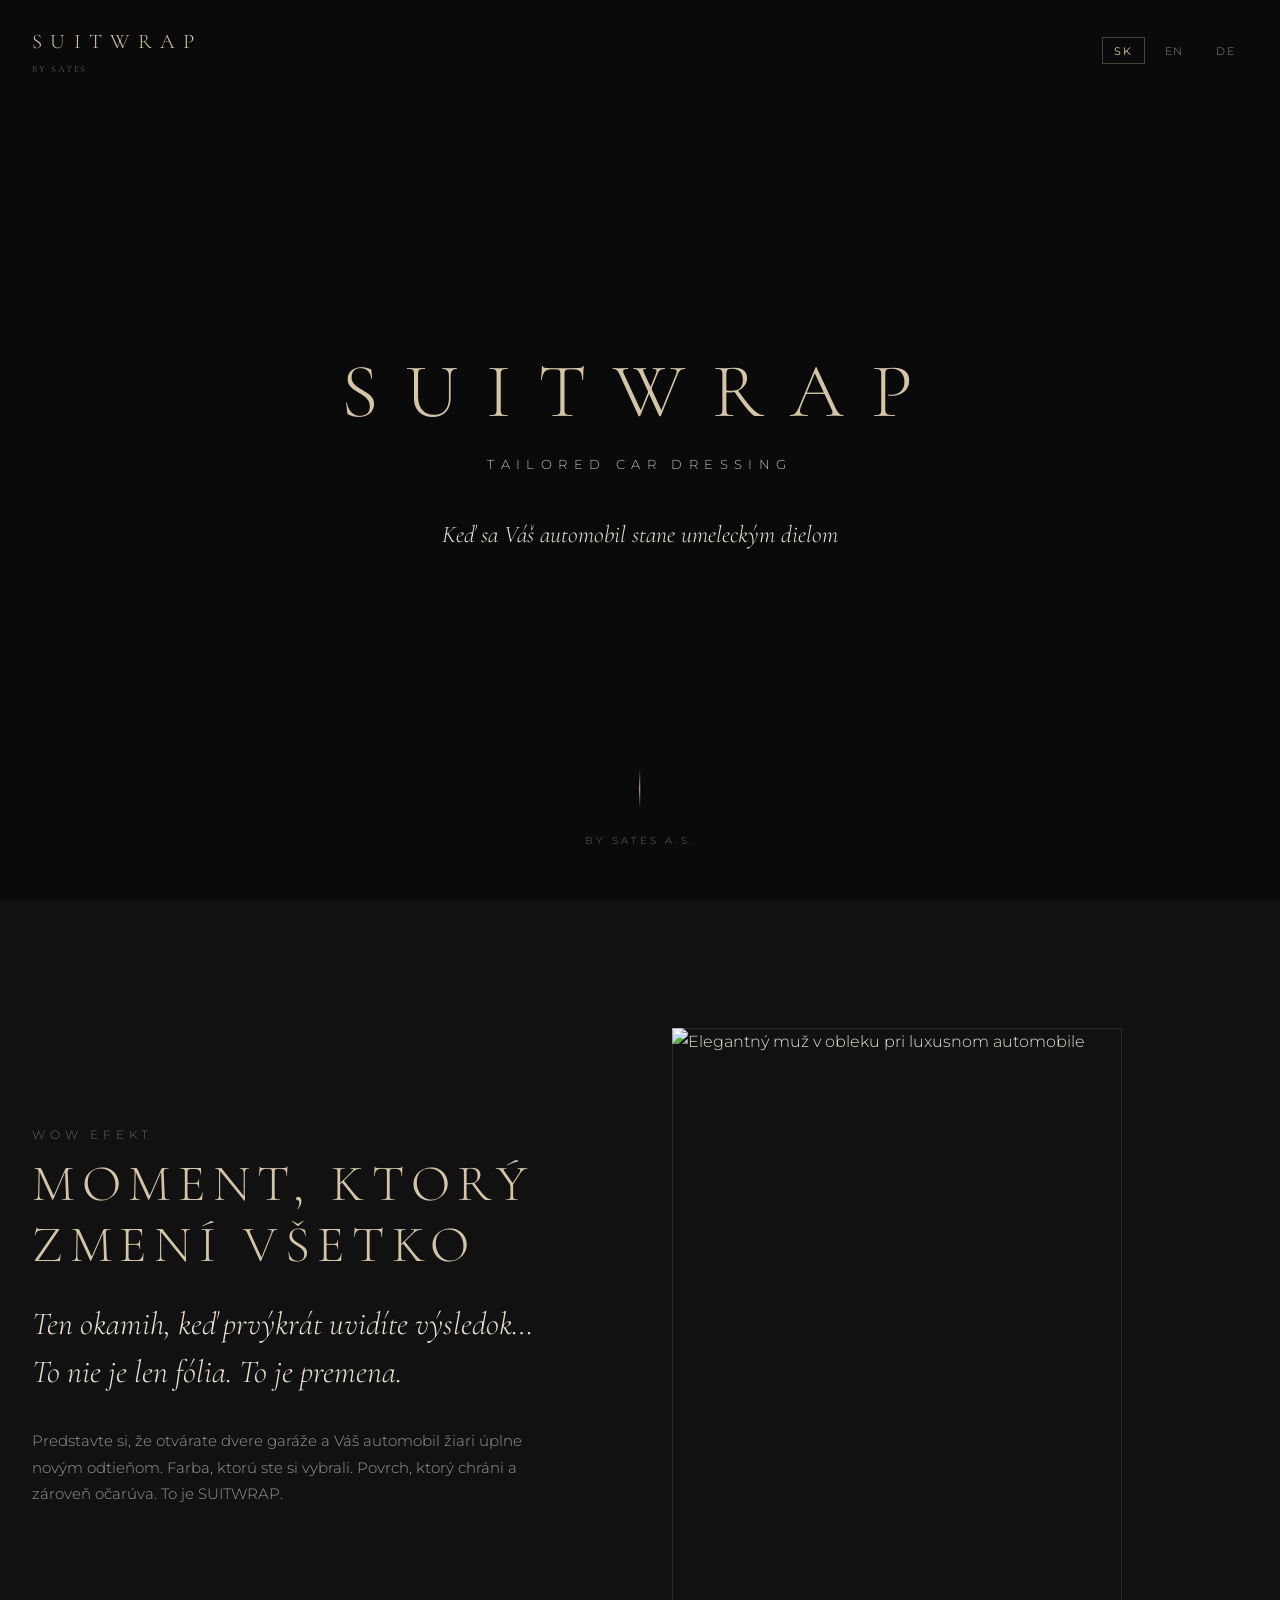
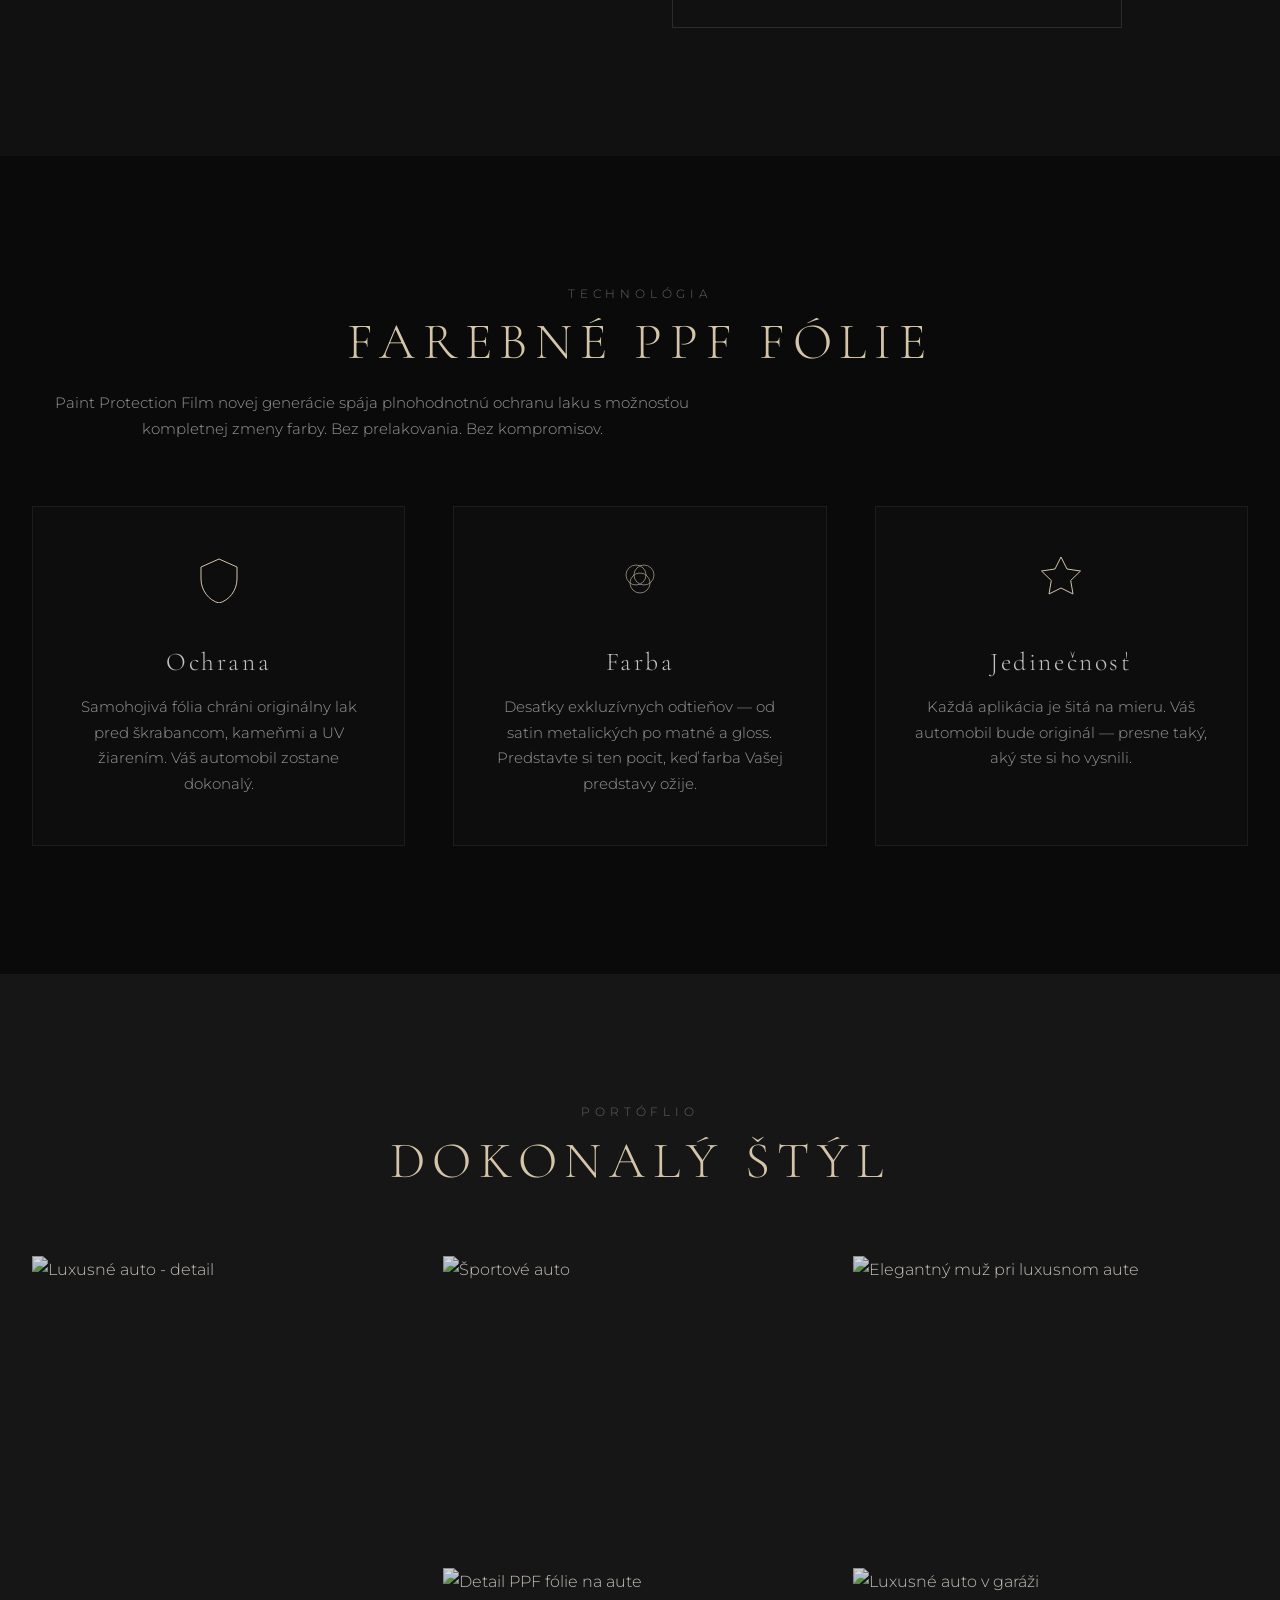
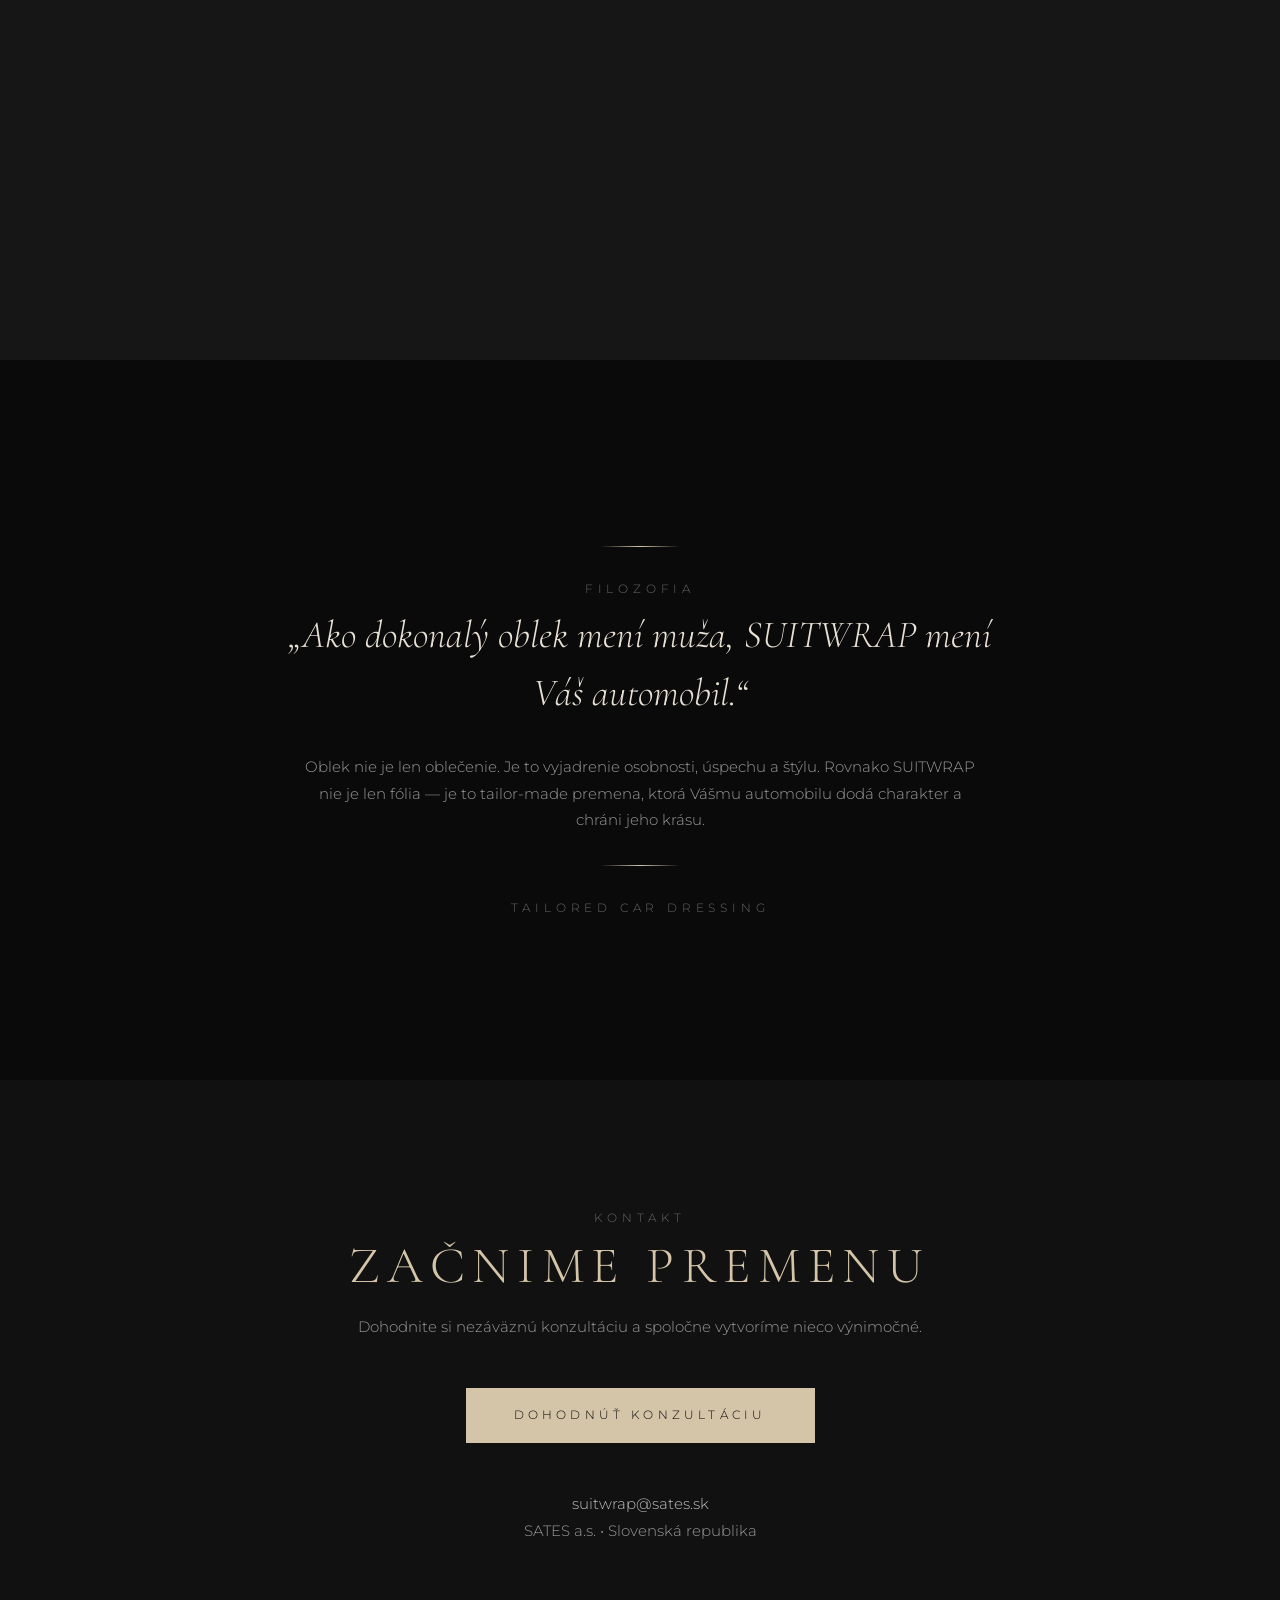
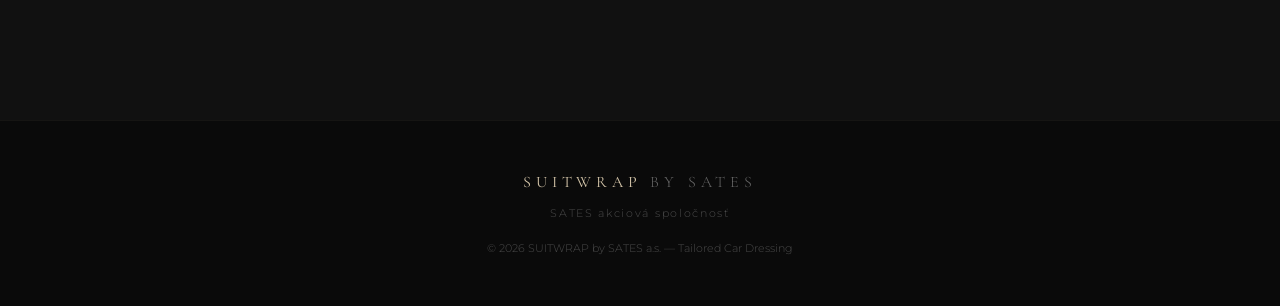
==== index.html @ d529f280 "Add SUITWRAP by SATES presentation site Single-page presentation in SK/EN/DE for colored PPF (Paint " ====
<!DOCTYPE html>
<html lang="sk">
<head>
  <meta charset="UTF-8">
  <meta name="viewport" content="width=device-width, initial-scale=1.0">
  <title>SUITWRAP by SATES — Tailored Car Dressing</title>
  <meta name="description" content="SUITWRAP by SATES — Farebné PPF fólie pre luxusné automobily. Tailored Car Dressing.">

  <!-- Fonts -->
  <link rel="preconnect" href="https://fonts.googleapis.com">
  <link rel="preconnect" href="https://fonts.gstatic.com" crossorigin>
  <link href="https://fonts.googleapis.com/css2?family=Cormorant+Garamond:ital,wght@0,300;0,400;1,300;1,400&family=Montserrat:wght@200;300;400;500&display=swap" rel="stylesheet">

  <!-- Styles -->
  <link rel="stylesheet" href="style.css">
</head>
<body>

  <!-- ======================== NAVBAR ======================== -->
  <nav class="navbar" role="navigation">
    <div class="nav-logo">
      Suitwrap
      <span>by SATES</span>
    </div>
    <div class="lang-switcher">
      <button class="lang-btn" data-set-lang="sk" aria-label="Slovensky">SK</button>
      <button class="lang-btn" data-set-lang="en" aria-label="English">EN</button>
      <button class="lang-btn" data-set-lang="de" aria-label="Deutsch">DE</button>
    </div>
  </nav>

  <!-- ======================== HERO ======================== -->
  <section class="hero" id="hero">
    <div class="hero-bg" aria-hidden="true"></div>
    <div class="hero-overlay" aria-hidden="true"></div>

    <div class="hero-content">
      <h1>Suitwrap</h1>
      <div class="hero-tagline">Tailored Car Dressing</div>

      <div class="hero-subtitle" data-lang="sk">
        Ke&#271; sa V&aacute;&#353; automobil stane umeleck&yacute;m dielom
      </div>
      <div class="hero-subtitle" data-lang="en">
        When your car becomes a work of art
      </div>
      <div class="hero-subtitle" data-lang="de">
        Wenn Ihr Auto zum Kunstwerk wird
      </div>
    </div>

    <div class="hero-by">
      <div class="divider"></div>
      <span>by SATES a.s.</span>
    </div>
  </section>

  <!-- ======================== THE WOW EFFECT ======================== -->
  <section class="wow-section" id="wow">
    <div class="container">
      <div class="wow-grid">

        <div class="wow-text">
          <div class="reveal">
            <div class="section-subtitle" data-lang="sk">Wow efekt</div>
            <div class="section-subtitle" data-lang="en">The Wow Effect</div>
            <div class="section-subtitle" data-lang="de">Der Wow-Effekt</div>

            <h2 data-lang="sk">Moment, ktor&yacute; zmen&iacute; v&scaron;etko</h2>
            <h2 data-lang="en">The moment that changes everything</h2>
            <h2 data-lang="de">Der Moment, der alles ver&auml;ndert</h2>
          </div>

          <div class="reveal reveal-delay-1">
            <div class="lead" data-lang="sk">
              Ten okamih, ke&#271; prv&yacute;kr&aacute;t uvid&iacute;te v&yacute;sledok&hellip;<br>
              To nie je len f&oacute;lia. To je premena.
            </div>
            <div class="lead" data-lang="en">
              The moment you first see the result&hellip;<br>
              It&rsquo;s not just a film. It&rsquo;s a transformation.
            </div>
            <div class="lead" data-lang="de">
              Der Moment, wenn Sie das Ergebnis zum ersten Mal sehen&hellip;<br>
              Das ist nicht nur eine Folie. Es ist eine Verwandlung.
            </div>
          </div>

          <div class="reveal reveal-delay-2">
            <p data-lang="sk">
              Predstavte si, &zcaron;e otv&aacute;rate dvere gar&aacute;&zcaron;e a V&aacute;&scaron; automobil &#382;iari &uacute;plne nov&yacute;m odtie&#328;om. Farba, ktor&uacute; ste si vybrali. Povrch, ktor&yacute; chr&aacute;ni a z&aacute;rove&#328; o&#269;ar&uacute;va. To je SUITWRAP.
            </p>
            <p data-lang="en">
              Imagine opening the garage door and your car gleams in an entirely new shade. The colour you chose. A surface that protects and mesmerises. That is SUITWRAP.
            </p>
            <p data-lang="de">
              Stellen Sie sich vor, Sie &ouml;ffnen die Garage und Ihr Auto erstrahlt in einem v&ouml;llig neuen Farbton. Die Farbe, die Sie gew&auml;hlt haben. Eine Oberfl&auml;che, die sch&uuml;tzt und fasziniert. Das ist SUITWRAP.
            </p>
          </div>
        </div>

        <div class="wow-image reveal">
          <img
            src="https://images.unsplash.com/photo-1619405399517-d7fce0f13302?w=800&q=80"
            alt="Elegantný muž v obleku pri luxusnom automobile"
            loading="lazy"
          >
        </div>

      </div>
    </div>
  </section>

  <!-- ======================== FEATURES — WHAT IS COLORED PPF ======================== -->
  <section class="features-section" id="features">
    <div class="container">
      <div class="reveal">
        <div class="section-subtitle" data-lang="sk">Technol&oacute;gia</div>
        <div class="section-subtitle" data-lang="en">Technology</div>
        <div class="section-subtitle" data-lang="de">Technologie</div>

        <h2 data-lang="sk">Farebn&eacute; PPF f&oacute;lie</h2>
        <h2 data-lang="en">Coloured PPF Films</h2>
        <h2 data-lang="de">Farbige PPF-Folien</h2>
      </div>

      <div class="reveal reveal-delay-1 features-intro">
        <p data-lang="sk">
          Paint Protection Film novej gener&aacute;cie sp&aacute;ja plnohodnotn&uacute; ochranu laku s mo&zcaron;nos&#357;ou kompletnej zmeny farby. Bez prelakovania. Bez kompromisov.
        </p>
        <p data-lang="en">
          Next-generation Paint Protection Film combines full paint protection with the ability to completely change colour. No repainting. No compromises.
        </p>
        <p data-lang="de">
          Paint Protection Film der n&auml;chsten Generation verbindet vollst&auml;ndigen Lackschutz mit der M&ouml;glichkeit eines kompletten Farbwechsels. Ohne Neulackierung. Ohne Kompromisse.
        </p>
      </div>

      <div class="features-grid">
        <!-- Protection -->
        <div class="feature-card reveal reveal-delay-1">
          <div class="feature-icon">
            <svg viewBox="0 0 48 48" xmlns="http://www.w3.org/2000/svg">
              <path d="M24 4L6 12v12c0 11.1 7.7 21.5 18 24 10.3-2.5 18-12.9 18-24V12L24 4z"/>
            </svg>
          </div>
          <h3 data-lang="sk">Ochrana</h3>
          <h3 data-lang="en">Protection</h3>
          <h3 data-lang="de">Schutz</h3>
          <p data-lang="sk">
            Samohojiv&aacute; f&oacute;lia chr&aacute;ni origin&aacute;lny lak pred &#353;krabancom, kame&#328;mi a UV &#382;iaren&iacute;m. V&aacute;&#353; automobil zostane dokonal&yacute;.
          </p>
          <p data-lang="en">
            Self-healing film protects your original paint from scratches, stone chips, and UV rays. Your car remains flawless.
          </p>
          <p data-lang="de">
            Selbstheilende Folie sch&uuml;tzt den Originallack vor Kratzern, Steinschl&auml;gen und UV-Strahlung. Ihr Auto bleibt makellos.
          </p>
        </div>

        <!-- Colour -->
        <div class="feature-card reveal reveal-delay-2">
          <div class="feature-icon">
            <svg viewBox="0 0 48 48" xmlns="http://www.w3.org/2000/svg">
              <circle cx="20" cy="20" r="10" opacity="0.6"/>
              <circle cx="28" cy="20" r="10" opacity="0.6"/>
              <circle cx="24" cy="28" r="10" opacity="0.6"/>
            </svg>
          </div>
          <h3 data-lang="sk">Farba</h3>
          <h3 data-lang="en">Colour</h3>
          <h3 data-lang="de">Farbe</h3>
          <p data-lang="sk">
            Desa&#357;ky exkluz&iacute;vnych odtie&#328;ov &mdash; od satin metalick&yacute;ch po matn&eacute; a gloss. Predstavte si ten pocit, ke&#271; farba Va&#353;ej predstavy o&#382;ije.
          </p>
          <p data-lang="en">
            Dozens of exclusive shades &mdash; from satin metallics to matte and gloss. Imagine the feeling when the colour of your imagination comes alive.
          </p>
          <p data-lang="de">
            Dutzende exklusiver Farbt&ouml;ne &mdash; von Satin-Metallic bis Matt und Glanz. Stellen Sie sich das Gef&uuml;hl vor, wenn die Farbe Ihrer Vorstellung zum Leben erwacht.
          </p>
        </div>

        <!-- Uniqueness -->
        <div class="feature-card reveal reveal-delay-3">
          <div class="feature-icon">
            <svg viewBox="0 0 48 48" xmlns="http://www.w3.org/2000/svg">
              <path d="M24 2l6 12 13.5 2-9.8 9.5L36 39 24 33 12 39l2.3-13.5L4.5 16 18 14z"/>
            </svg>
          </div>
          <h3 data-lang="sk">Jedine&#269;nos&#357;</h3>
          <h3 data-lang="en">Uniqueness</h3>
          <h3 data-lang="de">Einzigartigkeit</h3>
          <p data-lang="sk">
            Ka&zcaron;d&aacute; aplik&aacute;cia je &#353;it&aacute; na mieru. V&aacute;&#353; automobil bude origin&aacute;l &mdash; presne tak&yacute;, ak&yacute; ste si ho vysnili.
          </p>
          <p data-lang="en">
            Every application is bespoke. Your car will be one of a kind &mdash; exactly as you envisioned it.
          </p>
          <p data-lang="de">
            Jede Anwendung ist ma&szlig;geschneidert. Ihr Auto wird ein Unikat &mdash; genau so, wie Sie es sich ertr&auml;umt haben.
          </p>
        </div>
      </div>
    </div>
  </section>

  <!-- ======================== GALLERY ======================== -->
  <section class="gallery-section" id="gallery">
    <div class="container">
      <div class="reveal">
        <div class="section-subtitle" style="text-align:center" data-lang="sk">Port&oacute;flio</div>
        <div class="section-subtitle" style="text-align:center" data-lang="en">Portfolio</div>
        <div class="section-subtitle" style="text-align:center" data-lang="de">Portfolio</div>

        <h2 data-lang="sk">Dokonal&yacute; &#353;t&yacute;l</h2>
        <h2 data-lang="en">Impeccable Style</h2>
        <h2 data-lang="de">Makelloser Stil</h2>
      </div>

      <div class="gallery-grid">
        <!-- 1 - tall -->
        <div class="gallery-item tall reveal reveal-delay-1">
          <img
            src="https://images.unsplash.com/photo-1580274455191-1c62238ce452?w=600&q=80"
            alt="Luxusné auto - detail"
            loading="lazy"
          >
          <div class="gallery-item-overlay">
            <span data-lang="sk">Satin Metallic</span>
            <span data-lang="en">Satin Metallic</span>
            <span data-lang="de">Satin Metallic</span>
          </div>
        </div>

        <!-- 2 -->
        <div class="gallery-item reveal reveal-delay-2">
          <img
            src="https://images.unsplash.com/photo-1605559424843-9e4c228bf1c2?w=600&q=80"
            alt="Športové auto"
            loading="lazy"
          >
          <div class="gallery-item-overlay">
            <span data-lang="sk">Deep Gloss</span>
            <span data-lang="en">Deep Gloss</span>
            <span data-lang="de">Deep Gloss</span>
          </div>
        </div>

        <!-- 3 -->
        <div class="gallery-item reveal reveal-delay-3">
          <img
            src="https://images.unsplash.com/photo-1542362567-b07e54358753?w=600&q=80"
            alt="Elegantný muž pri luxusnom aute"
            loading="lazy"
          >
          <div class="gallery-item-overlay">
            <span data-lang="sk">&Scaron;t&yacute;l &amp; Eleganica</span>
            <span data-lang="en">Style &amp; Elegance</span>
            <span data-lang="de">Stil &amp; Eleganz</span>
          </div>
        </div>

        <!-- 4 -->
        <div class="gallery-item reveal reveal-delay-2">
          <img
            src="https://images.unsplash.com/photo-1563720223185-11003d516935?w=600&q=80"
            alt="Detail PPF fólie na aute"
            loading="lazy"
          >
          <div class="gallery-item-overlay">
            <span data-lang="sk">Matte Charcoal</span>
            <span data-lang="en">Matte Charcoal</span>
            <span data-lang="de">Matte Charcoal</span>
          </div>
        </div>

        <!-- 5 -->
        <div class="gallery-item reveal reveal-delay-3">
          <img
            src="https://images.unsplash.com/photo-1603584173870-7f23fdae1b7a?w=600&q=80"
            alt="Luxusné auto v garáži"
            loading="lazy"
          >
          <div class="gallery-item-overlay">
            <span data-lang="sk">Champagne Satin</span>
            <span data-lang="en">Champagne Satin</span>
            <span data-lang="de">Champagne Satin</span>
          </div>
        </div>
      </div>
    </div>
  </section>

  <!-- ======================== PHILOSOPHY ======================== -->
  <section class="philosophy-section" id="philosophy">
    <div class="philosophy-bg" aria-hidden="true"></div>

    <div class="philosophy-content">
      <div class="reveal">
        <div class="divider-h"></div>

        <div class="section-subtitle" data-lang="sk">Filozofia</div>
        <div class="section-subtitle" data-lang="en">Philosophy</div>
        <div class="section-subtitle" data-lang="de">Philosophie</div>
      </div>

      <div class="reveal reveal-delay-1">
        <div class="lead" data-lang="sk">
          &bdquo;Ako dokonal&yacute; oblek men&iacute; mu&zcaron;a, SUITWRAP men&iacute; V&aacute;&#353; automobil.&ldquo;
        </div>
        <div class="lead" data-lang="en">
          &ldquo;Just as the perfect suit transforms a man, SUITWRAP transforms your car.&rdquo;
        </div>
        <div class="lead" data-lang="de">
          &bdquo;So wie der perfekte Anzug einen Mann verändert, verwandelt SUITWRAP Ihr Auto.&ldquo;
        </div>
      </div>

      <div class="reveal reveal-delay-2">
        <p data-lang="sk">
          Oblek nie je len oble&#269;enie. Je to vyjadrenie osobnosti, &uacute;spechu a &#353;t&yacute;lu. Rovnako SUITWRAP nie je len f&oacute;lia &mdash; je to tailor-made premena, ktor&aacute; V&aacute;&#353;mu automobilu dod&aacute; charakter a chr&aacute;ni jeho kr&aacute;su.
        </p>
        <p data-lang="en">
          A suit is not just clothing. It is an expression of personality, success, and style. Likewise, SUITWRAP is not just a film &mdash; it is a tailor-made transformation that gives your car character and protects its beauty.
        </p>
        <p data-lang="de">
          Ein Anzug ist nicht nur Kleidung. Er ist Ausdruck von Pers&ouml;nlichkeit, Erfolg und Stil. Ebenso ist SUITWRAP nicht nur eine Folie &mdash; es ist eine ma&szlig;geschneiderte Verwandlung, die Ihrem Auto Charakter verleiht und seine Sch&ouml;nheit sch&uuml;tzt.
        </p>
      </div>

      <div class="reveal reveal-delay-3">
        <div class="divider-h"></div>
        <div class="section-subtitle">Tailored Car Dressing</div>
      </div>
    </div>
  </section>

  <!-- ======================== CTA ======================== -->
  <section class="cta-section" id="contact">
    <div class="container">
      <div class="reveal">
        <div class="section-subtitle" data-lang="sk">Kontakt</div>
        <div class="section-subtitle" data-lang="en">Contact</div>
        <div class="section-subtitle" data-lang="de">Kontakt</div>

        <h2 data-lang="sk">Za&#269;nime premenu</h2>
        <h2 data-lang="en">Let&rsquo;s begin the transformation</h2>
        <h2 data-lang="de">Beginnen wir die Verwandlung</h2>
      </div>

      <div class="reveal reveal-delay-1">
        <p data-lang="sk">
          Dohodnite si nez&aacute;v&auml;zn&uacute; konzult&aacute;ciu a spolo&#269;ne vytvor&iacute;me nieco v&yacute;nimo&#269;n&eacute;.
        </p>
        <p data-lang="en">
          Schedule a no-obligation consultation and together we&rsquo;ll create something extraordinary.
        </p>
        <p data-lang="de">
          Vereinbaren Sie eine unverbindliche Beratung und gemeinsam schaffen wir etwas Au&szlig;ergew&ouml;hnliches.
        </p>
      </div>

      <div class="reveal reveal-delay-2">
        <a href="mailto:suitwrap@sates.sk" class="cta-btn" data-lang="sk">Dohodn&uacute;&#357; konzult&aacute;ciu</a>
        <a href="mailto:suitwrap@sates.sk" class="cta-btn" data-lang="en">Schedule consultation</a>
        <a href="mailto:suitwrap@sates.sk" class="cta-btn" data-lang="de">Beratung vereinbaren</a>
      </div>

      <div class="cta-contact reveal reveal-delay-3">
        <p>
          <a href="mailto:suitwrap@sates.sk">suitwrap@sates.sk</a><br>
          SATES a.s. &bull; Slovensk&aacute; republika
        </p>
      </div>
    </div>
  </section>

  <!-- ======================== FOOTER ======================== -->
  <footer class="footer">
    <div class="container">
      <div class="footer-brand">
        <strong>Suitwrap</strong> by SATES
      </div>
      <div class="footer-sates">SATES akciov&aacute; spolo&#269;nos&#357;</div>
      <div class="footer-copy">&copy; 2026 SUITWRAP by SATES a.s. &mdash; Tailored Car Dressing</div>
    </div>
  </footer>

  <!-- Script -->
  <script src="script.js"></script>
</body>
</html>
---- style.css ----
/* ============================================
   SUITWRAP by SATES — Presentation Site
   Tailored Car Dressing
   ============================================ */

/* --- Custom Properties --- */
:root {
  --champagne: #D4C5A9;
  --champagne-rgb: 212, 197, 169;
  --silver: #C0C0C0;
  --charcoal: #4A4A4A;
  --charcoal-light: #666666;
  --black: #0A0A0A;
  --bg-dark: #111111;
  --bg-section: #161616;
  --text-light: #E8E0D4;
  --text-muted: #999999;
  --font-heading: 'Cormorant Garamond', 'Georgia', serif;
  --font-body: 'Montserrat', 'Helvetica Neue', sans-serif;
}

/* --- Reset & Base --- */
*, *::before, *::after {
  margin: 0;
  padding: 0;
  box-sizing: border-box;
}

html {
  scroll-behavior: smooth;
  font-size: 16px;
}

body {
  font-family: var(--font-body);
  font-weight: 300;
  color: var(--text-light);
  background-color: var(--black);
  line-height: 1.7;
  overflow-x: hidden;
  -webkit-font-smoothing: antialiased;
}

img {
  max-width: 100%;
  height: auto;
  display: block;
}

a {
  color: var(--champagne);
  text-decoration: none;
  transition: color 0.3s ease;
}

a:hover {
  color: #fff;
}

/* --- Typography --- */
h1, h2, h3, h4 {
  font-family: var(--font-heading);
  font-weight: 300;
  line-height: 1.2;
}

h1 {
  font-size: clamp(2.5rem, 6vw, 5.5rem);
  letter-spacing: 0.35em;
  text-transform: uppercase;
  color: var(--champagne);
}

h2 {
  font-size: clamp(1.8rem, 4vw, 3.5rem);
  letter-spacing: 0.15em;
  text-transform: uppercase;
  color: var(--champagne);
  margin-bottom: 1.5rem;
}

h3 {
  font-size: clamp(1.2rem, 2vw, 1.6rem);
  letter-spacing: 0.1em;
  color: var(--silver);
  margin-bottom: 1rem;
}

p {
  font-size: clamp(0.95rem, 1.2vw, 1.1rem);
  color: var(--text-muted);
  max-width: 680px;
}

.section-subtitle {
  font-family: var(--font-body);
  font-size: 0.75rem;
  letter-spacing: 0.4em;
  text-transform: uppercase;
  color: var(--charcoal-light);
  margin-bottom: 0.5rem;
}

/* --- Layout --- */
.container {
  max-width: 1280px;
  margin: 0 auto;
  padding: 0 2rem;
}

section {
  padding: 8rem 0;
  position: relative;
}

/* --- Reveal Animations --- */
.reveal {
  opacity: 0;
  transform: translateY(40px);
  transition: opacity 0.9s cubic-bezier(0.16, 1, 0.3, 1),
              transform 0.9s cubic-bezier(0.16, 1, 0.3, 1);
}

.reveal.visible {
  opacity: 1;
  transform: translateY(0);
}

.reveal-delay-1 { transition-delay: 0.15s; }
.reveal-delay-2 { transition-delay: 0.3s; }
.reveal-delay-3 { transition-delay: 0.45s; }
.reveal-delay-4 { transition-delay: 0.6s; }

/* --- Navigation --- */
.navbar {
  position: fixed;
  top: 0;
  left: 0;
  right: 0;
  z-index: 1000;
  padding: 1.5rem 2rem;
  display: flex;
  justify-content: space-between;
  align-items: center;
  transition: background 0.4s ease, padding 0.4s ease;
}

.navbar.scrolled {
  background: rgba(10, 10, 10, 0.95);
  backdrop-filter: blur(12px);
  -webkit-backdrop-filter: blur(12px);
  padding: 1rem 2rem;
  border-bottom: 1px solid rgba(212, 197, 169, 0.08);
}

.nav-logo {
  font-family: var(--font-heading);
  font-size: 1.3rem;
  letter-spacing: 0.4em;
  text-transform: uppercase;
  color: var(--champagne);
  font-weight: 300;
}

.nav-logo span {
  font-size: 0.6rem;
  letter-spacing: 0.2em;
  display: block;
  color: var(--charcoal-light);
  margin-top: 2px;
}

.lang-switcher {
  display: flex;
  gap: 0.5rem;
  align-items: center;
}

.lang-btn {
  background: none;
  border: 1px solid transparent;
  color: var(--charcoal-light);
  font-family: var(--font-body);
  font-size: 0.7rem;
  letter-spacing: 0.15em;
  text-transform: uppercase;
  padding: 0.35rem 0.7rem;
  cursor: pointer;
  transition: all 0.3s ease;
}

.lang-btn:hover {
  color: var(--text-light);
}

.lang-btn.active {
  color: var(--champagne);
  border-color: rgba(212, 197, 169, 0.3);
}

/* --- Divider Line --- */
.divider {
  width: 1px;
  height: 60px;
  background: linear-gradient(to bottom, transparent, var(--champagne), transparent);
  margin: 0 auto;
}

.divider-h {
  width: 80px;
  height: 1px;
  background: linear-gradient(to right, transparent, var(--champagne), transparent);
  margin: 2rem auto;
}

/* ==============================
   HERO SECTION
   ============================== */
.hero {
  position: relative;
  height: 100vh;
  min-height: 700px;
  display: flex;
  align-items: center;
  justify-content: center;
  text-align: center;
  overflow: hidden;
  padding: 0;
}

.hero-bg {
  position: absolute;
  inset: 0;
  background-image: url('https://images.unsplash.com/photo-1544636331-e26879cd4d9b?w=1920&q=80');
  background-size: cover;
  background-position: center;
  filter: brightness(0.25) saturate(0.7);
  transform: scale(1.05);
  transition: transform 8s ease-out;
}

.hero.loaded .hero-bg {
  transform: scale(1);
}

.hero-overlay {
  position: absolute;
  inset: 0;
  background: linear-gradient(
    180deg,
    rgba(10, 10, 10, 0.3) 0%,
    rgba(10, 10, 10, 0.1) 40%,
    rgba(10, 10, 10, 0.6) 80%,
    rgba(10, 10, 10, 0.95) 100%
  );
}

.hero-content {
  position: relative;
  z-index: 2;
  padding: 0 2rem;
}

.hero-content h1 {
  margin-bottom: 1rem;
  animation: fadeInUp 1.2s cubic-bezier(0.16, 1, 0.3, 1) 0.3s both;
}

.hero-tagline {
  font-family: var(--font-body);
  font-size: 0.8rem;
  letter-spacing: 0.5em;
  text-transform: uppercase;
  color: var(--silver);
  margin-bottom: 2.5rem;
  animation: fadeInUp 1.2s cubic-bezier(0.16, 1, 0.3, 1) 0.6s both;
}

.hero-subtitle {
  font-family: var(--font-heading);
  font-size: clamp(1.1rem, 2vw, 1.5rem);
  font-weight: 300;
  font-style: italic;
  color: var(--text-light);
  max-width: 600px;
  margin: 0 auto;
  line-height: 1.6;
  animation: fadeInUp 1.2s cubic-bezier(0.16, 1, 0.3, 1) 0.9s both;
}

.hero-by {
  position: absolute;
  bottom: 3rem;
  left: 50%;
  transform: translateX(-50%);
  z-index: 2;
  text-align: center;
}

.hero-by .divider {
  height: 40px;
  margin-bottom: 1rem;
}

.hero-by span {
  font-size: 0.65rem;
  letter-spacing: 0.3em;
  text-transform: uppercase;
  color: var(--charcoal-light);
}

@keyframes fadeInUp {
  from {
    opacity: 0;
    transform: translateY(30px);
  }
  to {
    opacity: 1;
    transform: translateY(0);
  }
}

/* ==============================
   WOW EFFECT SECTION
   ============================== */
.wow-section {
  background: var(--bg-dark);
  overflow: hidden;
}

.wow-grid {
  display: grid;
  grid-template-columns: 1fr 1fr;
  gap: 4rem;
  align-items: center;
}

.wow-text {
  padding-right: 2rem;
}

.wow-text .lead {
  font-family: var(--font-heading);
  font-size: clamp(1.4rem, 2.5vw, 2.2rem);
  font-weight: 300;
  font-style: italic;
  color: var(--text-light);
  line-height: 1.5;
  margin-bottom: 2rem;
  max-width: 100%;
}

.wow-text p {
  margin-bottom: 1.5rem;
}

.wow-image {
  position: relative;
  overflow: hidden;
  aspect-ratio: 3/4;
  max-height: 600px;
}

.wow-image img {
  width: 100%;
  height: 100%;
  object-fit: cover;
  transition: transform 0.8s cubic-bezier(0.16, 1, 0.3, 1);
}

.wow-image:hover img {
  transform: scale(1.03);
}

.wow-image::after {
  content: '';
  position: absolute;
  inset: 0;
  border: 1px solid rgba(212, 197, 169, 0.15);
  pointer-events: none;
}

/* ==============================
   FEATURES / WHAT IS PPF
   ============================== */
.features-section {
  background: var(--black);
  text-align: center;
}

.features-section h2 {
  margin-bottom: 1rem;
}

.features-intro {
  margin: 0 auto 4rem;
  text-align: center;
}

.features-grid {
  display: grid;
  grid-template-columns: repeat(3, 1fr);
  gap: 3rem;
  margin-top: 3rem;
}

.feature-card {
  padding: 3rem 2rem;
  border: 1px solid rgba(212, 197, 169, 0.08);
  background: rgba(255, 255, 255, 0.01);
  transition: border-color 0.4s ease, background 0.4s ease;
}

.feature-card:hover {
  border-color: rgba(212, 197, 169, 0.2);
  background: rgba(255, 255, 255, 0.03);
}

.feature-icon {
  font-size: 2.5rem;
  margin-bottom: 1.5rem;
  display: block;
  color: var(--champagne);
}

.feature-icon svg {
  width: 48px;
  height: 48px;
  stroke: var(--champagne);
  stroke-width: 1;
  fill: none;
}

.feature-card h3 {
  margin-bottom: 1rem;
}

.feature-card p {
  margin: 0 auto;
  font-size: 0.95rem;
}

/* ==============================
   GALLERY SECTION
   ============================== */
.gallery-section {
  background: var(--bg-section);
  padding-bottom: 6rem;
}

.gallery-section h2 {
  text-align: center;
  margin-bottom: 4rem;
}

.gallery-grid {
  display: grid;
  grid-template-columns: repeat(3, 1fr);
  grid-template-rows: auto auto;
  gap: 1rem;
}

.gallery-item {
  position: relative;
  overflow: hidden;
  aspect-ratio: 4/3;
  cursor: pointer;
}

.gallery-item.tall {
  grid-row: span 2;
  aspect-ratio: auto;
}

.gallery-item img {
  width: 100%;
  height: 100%;
  object-fit: cover;
  transition: transform 0.8s cubic-bezier(0.16, 1, 0.3, 1),
              filter 0.6s ease;
  filter: saturate(0.8) brightness(0.85);
}

.gallery-item:hover img {
  transform: scale(1.05);
  filter: saturate(1) brightness(1);
}

.gallery-item-overlay {
  position: absolute;
  inset: 0;
  background: linear-gradient(0deg, rgba(10, 10, 10, 0.7) 0%, transparent 50%);
  display: flex;
  align-items: flex-end;
  padding: 1.5rem;
  opacity: 0;
  transition: opacity 0.4s ease;
}

.gallery-item:hover .gallery-item-overlay {
  opacity: 1;
}

.gallery-item-overlay span {
  font-family: var(--font-heading);
  font-size: 1rem;
  letter-spacing: 0.15em;
  color: var(--champagne);
  text-transform: uppercase;
}

/* ==============================
   PHILOSOPHY SECTION
   ============================== */
.philosophy-section {
  position: relative;
  min-height: 80vh;
  display: flex;
  align-items: center;
  justify-content: center;
  text-align: center;
  overflow: hidden;
  padding: 6rem 0;
}

.philosophy-bg {
  position: absolute;
  inset: 0;
  background-image: url('https://images.unsplash.com/photo-1503376780353-7e6692767b70?w=1920&q=80');
  background-size: cover;
  background-position: center;
  background-attachment: fixed;
  filter: brightness(0.2) saturate(0.5);
}

.philosophy-content {
  position: relative;
  z-index: 2;
  max-width: 800px;
  padding: 0 2rem;
}

.philosophy-content .lead {
  font-family: var(--font-heading);
  font-size: clamp(1.6rem, 3vw, 2.8rem);
  font-weight: 300;
  font-style: italic;
  color: var(--text-light);
  line-height: 1.5;
  margin-bottom: 2rem;
}

.philosophy-content p {
  margin: 0 auto;
  text-align: center;
}

/* ==============================
   CTA SECTION
   ============================== */
.cta-section {
  background: var(--bg-dark);
  text-align: center;
  padding: 8rem 0;
}

.cta-section h2 {
  margin-bottom: 1rem;
}

.cta-section p {
  margin: 0 auto 3rem;
  text-align: center;
}

.cta-btn {
  display: inline-block;
  font-family: var(--font-body);
  font-size: 0.75rem;
  letter-spacing: 0.35em;
  text-transform: uppercase;
  color: var(--black);
  background: var(--champagne);
  padding: 1.1rem 3rem;
  border: none;
  cursor: pointer;
  transition: all 0.4s ease;
  text-decoration: none;
}

.cta-btn:hover {
  background: #fff;
  color: var(--black);
  transform: translateY(-2px);
  box-shadow: 0 10px 30px rgba(212, 197, 169, 0.2);
}

.cta-contact {
  margin-top: 3rem;
  font-size: 0.85rem;
  color: var(--charcoal-light);
}

.cta-contact a {
  color: var(--silver);
}

/* ==============================
   FOOTER
   ============================== */
.footer {
  background: var(--black);
  border-top: 1px solid rgba(212, 197, 169, 0.06);
  padding: 3rem 0;
  text-align: center;
}

.footer-brand {
  font-family: var(--font-heading);
  font-size: 1rem;
  letter-spacing: 0.3em;
  text-transform: uppercase;
  color: var(--charcoal-light);
  margin-bottom: 0.5rem;
}

.footer-brand strong {
  color: var(--champagne);
  font-weight: 400;
}

.footer-sates {
  font-size: 0.7rem;
  letter-spacing: 0.15em;
  color: var(--charcoal);
  margin-bottom: 1rem;
}

.footer-copy {
  font-size: 0.7rem;
  color: var(--charcoal);
}

/* ==============================
   LANGUAGE VISIBILITY
   ============================== */
[data-lang] {
  display: none;
}

[data-lang].active-lang {
  display: block;
}

/* Inline lang elements */
span[data-lang], a[data-lang], button[data-lang] {
  display: none;
}

span[data-lang].active-lang {
  display: inline;
}

a[data-lang].active-lang {
  display: inline-block;
}

button[data-lang].active-lang {
  display: inline-block;
}

/* Grid items with lang */
.feature-card[data-lang].active-lang {
  display: block;
}

/* ==============================
   RESPONSIVE
   ============================== */
@media (max-width: 1024px) {
  .wow-grid {
    grid-template-columns: 1fr;
    gap: 3rem;
  }

  .wow-text {
    padding-right: 0;
    order: 2;
  }

  .wow-image {
    order: 1;
    max-height: 450px;
  }

  .features-grid {
    grid-template-columns: repeat(2, 1fr);
  }

  .gallery-grid {
    grid-template-columns: repeat(2, 1fr);
  }

  .gallery-item.tall {
    grid-row: span 1;
    aspect-ratio: 4/3;
  }
}

@media (max-width: 768px) {
  section {
    padding: 5rem 0;
  }

  .container {
    padding: 0 1.25rem;
  }

  h1 {
    letter-spacing: 0.2em;
  }

  .navbar {
    padding: 1rem 1.25rem;
  }

  .nav-logo {
    font-size: 1rem;
    letter-spacing: 0.25em;
  }

  .features-grid {
    grid-template-columns: 1fr;
    gap: 2rem;
  }

  .gallery-grid {
    grid-template-columns: 1fr;
  }

  .philosophy-bg {
    background-attachment: scroll;
  }
}

@media (max-width: 480px) {
  h1 {
    letter-spacing: 0.12em;
  }

  .hero-tagline {
    font-size: 0.65rem;
    letter-spacing: 0.3em;
  }

  .lang-btn {
    font-size: 0.6rem;
    padding: 0.25rem 0.5rem;
  }
}
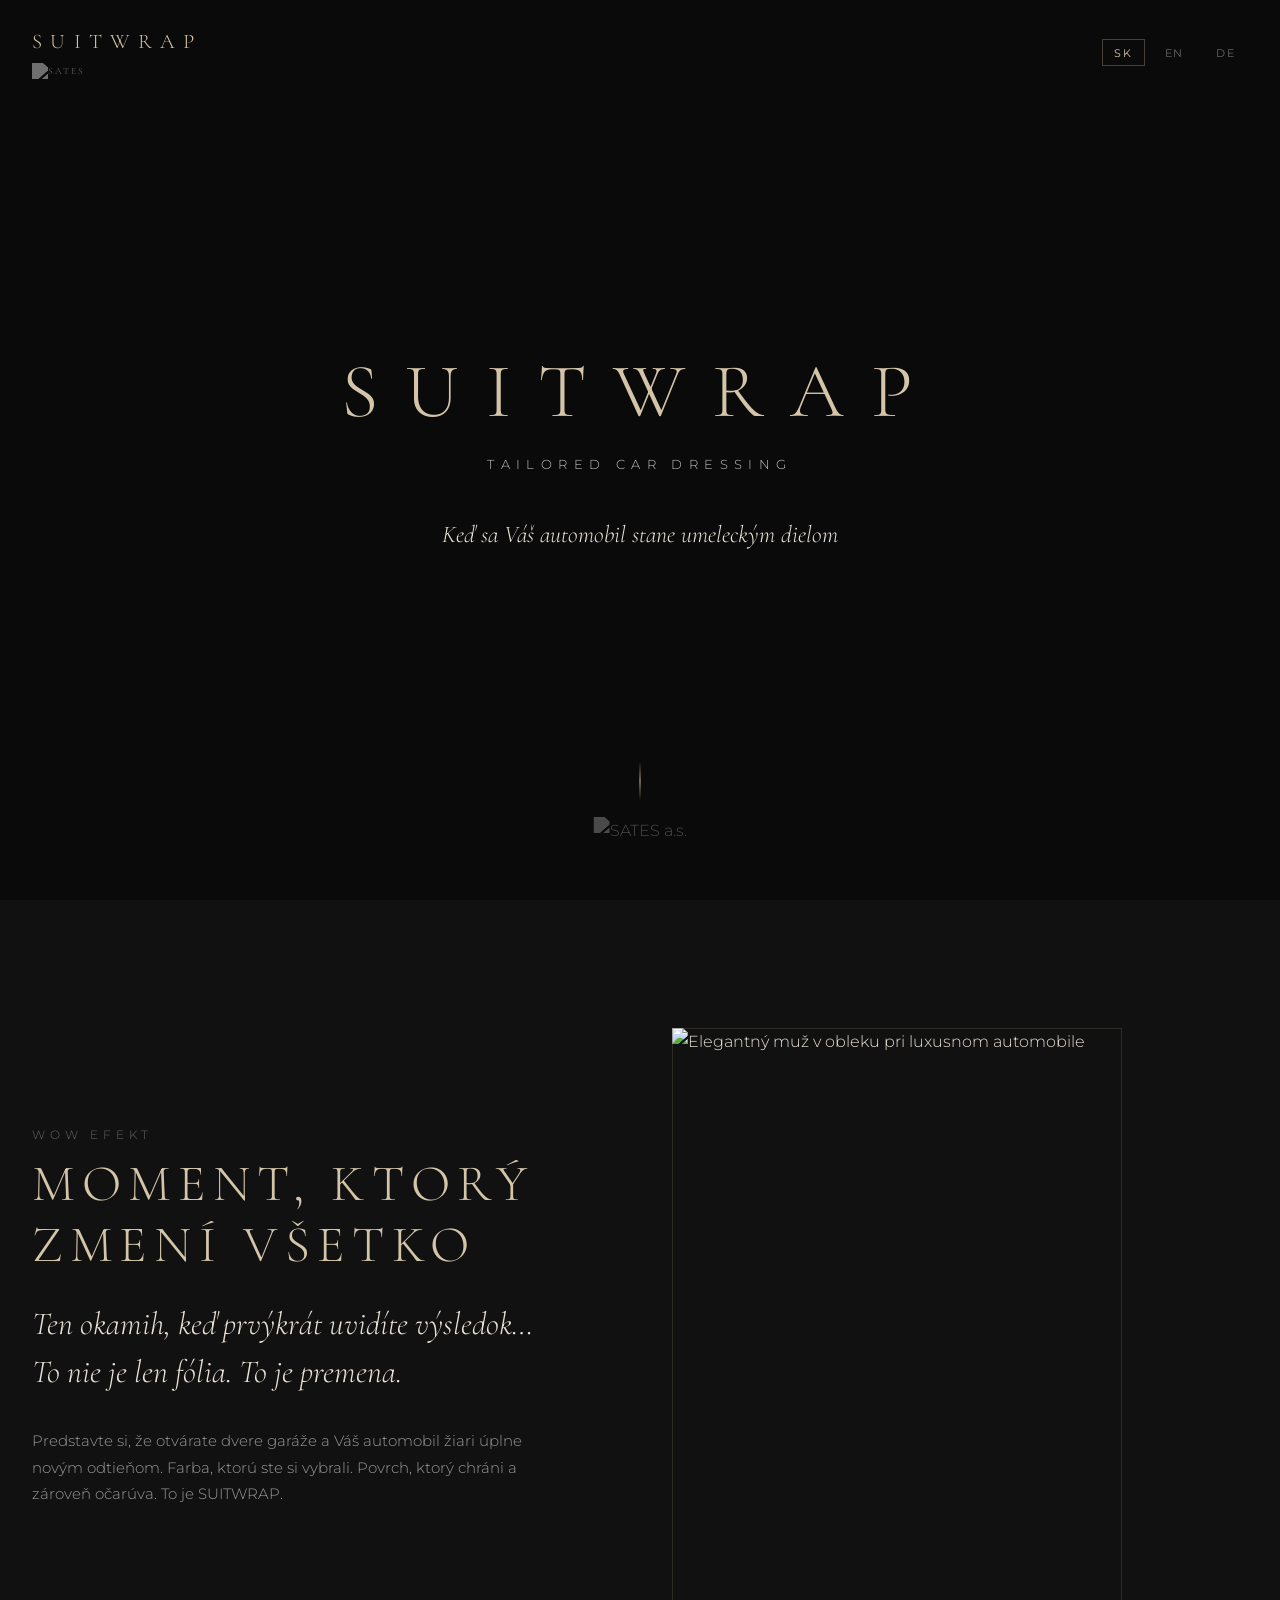
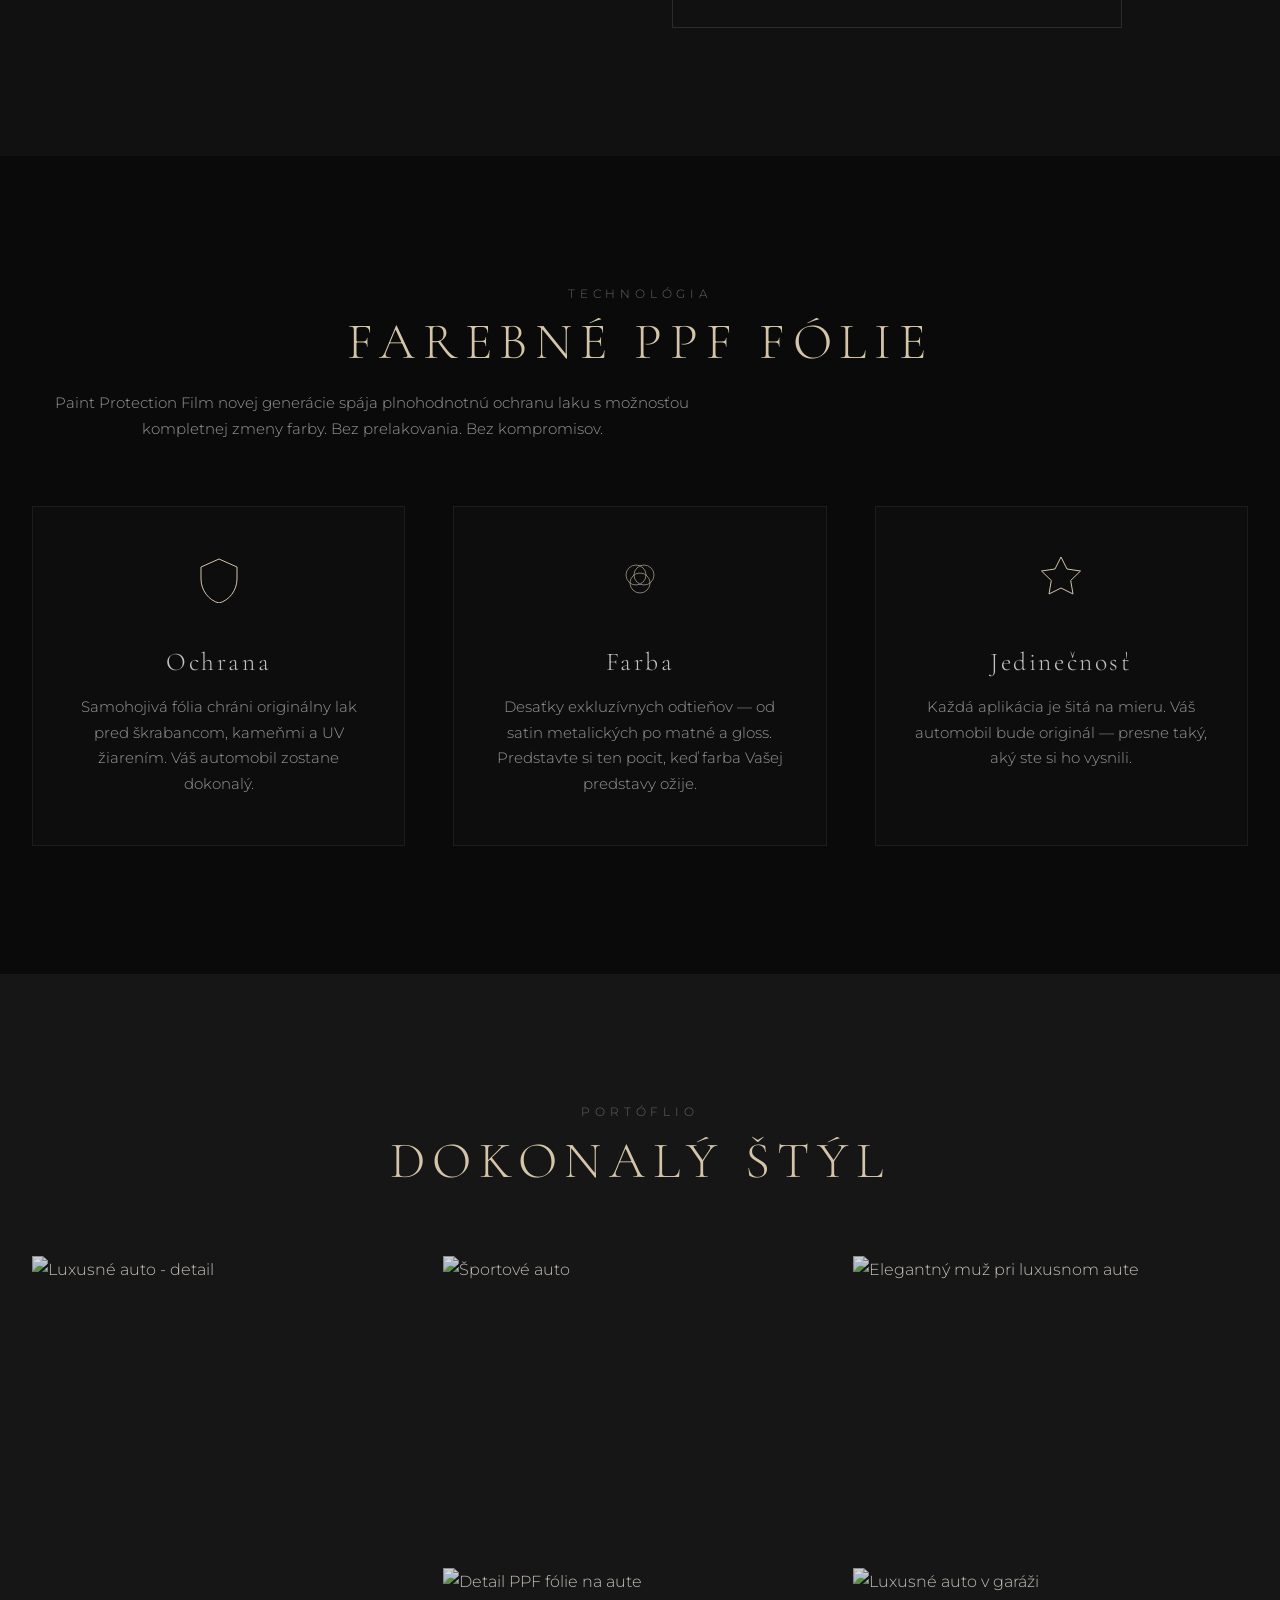
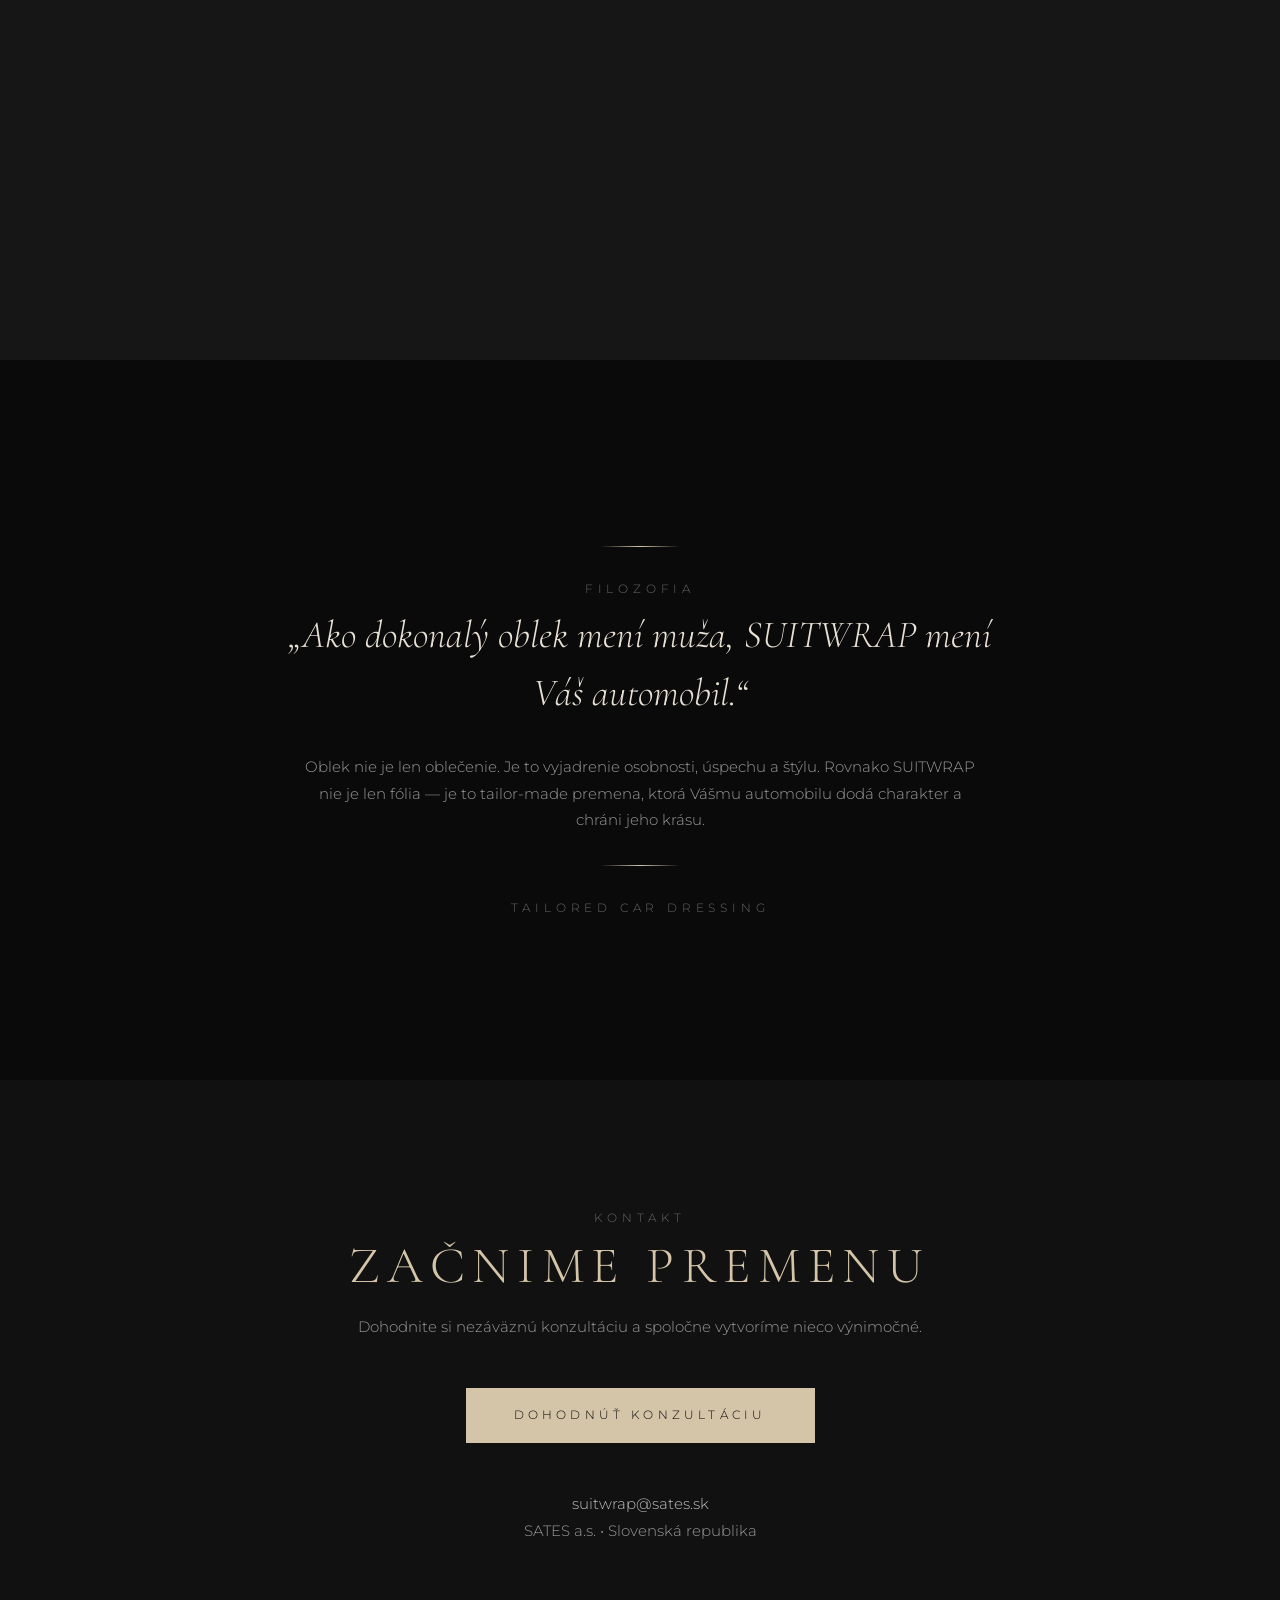
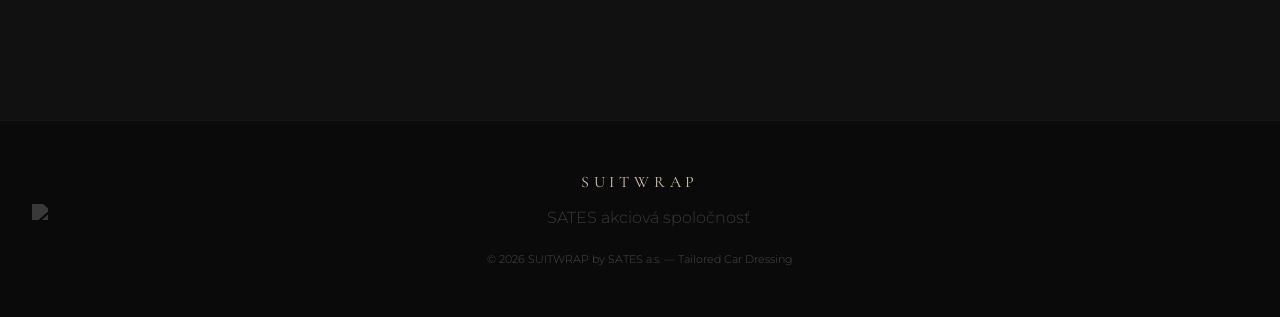
==== commit 3aa52e48: "Replace SATES text with logo image Navbar, hero bottom, and footer now display the SATES logo (PNG) " ====
--- a/index.html
+++ b/index.html
@@ -20,7 +20,7 @@
   <nav class="navbar" role="navigation">
     <div class="nav-logo">
       Suitwrap
-      <span>by SATES</span>
+      <span class="nav-by"><img src="images/sates-logo.png" alt="SATES" class="sates-logo-small"></span>
     </div>
     <div class="lang-switcher">
       <button class="lang-btn" data-set-lang="sk" aria-label="Slovensky">SK</button>
@@ -51,7 +51,7 @@
 
     <div class="hero-by">
       <div class="divider"></div>
-      <span>by SATES a.s.</span>
+      <img src="images/sates-logo.png" alt="SATES a.s." class="sates-logo-hero">
     </div>
   </section>
 
@@ -380,9 +380,9 @@
   <footer class="footer">
     <div class="container">
       <div class="footer-brand">
-        <strong>Suitwrap</strong> by SATES
-      </div>
-      <div class="footer-sates">SATES akciov&aacute; spolo&#269;nos&#357;</div>
+        <strong>Suitwrap</strong>
+      </div>
+      <div class="footer-sates"><img src="images/sates-logo.png" alt="SATES akciová spoločnosť" class="sates-logo-footer"></div>
       <div class="footer-copy">&copy; 2026 SUITWRAP by SATES a.s. &mdash; Tailored Car Dressing</div>
     </div>
   </footer>
--- a/style.css
+++ b/style.css
@@ -162,6 +162,24 @@
   font-weight: 300;
 }
 
+.nav-logo .nav-by {
+  display: block;
+  margin-top: 4px;
+}
+
+.sates-logo-small {
+  height: 18px;
+  width: auto;
+  display: inline-block;
+  opacity: 0.6;
+  transition: opacity 0.3s ease;
+  filter: brightness(0) invert(0.7);
+}
+
+.navbar.scrolled .sates-logo-small {
+  opacity: 0.8;
+}
+
 .nav-logo span {
   font-size: 0.6rem;
   letter-spacing: 0.2em;
@@ -309,6 +327,18 @@
   color: var(--charcoal-light);
 }
 
+.sates-logo-hero {
+  height: 35px;
+  width: auto;
+  opacity: 0.45;
+  filter: brightness(0) invert(0.6);
+  transition: opacity 0.3s ease;
+}
+
+.sates-logo-hero:hover {
+  opacity: 0.7;
+}
+
 @keyframes fadeInUp {
   from {
     opacity: 0;
@@ -630,10 +660,19 @@
 }
 
 .footer-sates {
-  font-size: 0.7rem;
-  letter-spacing: 0.15em;
-  color: var(--charcoal);
   margin-bottom: 1rem;
+}
+
+.sates-logo-footer {
+  height: 30px;
+  width: auto;
+  opacity: 0.4;
+  filter: brightness(0) invert(0.5);
+  transition: opacity 0.3s ease;
+}
+
+.sates-logo-footer:hover {
+  opacity: 0.65;
 }
 
 .footer-copy {
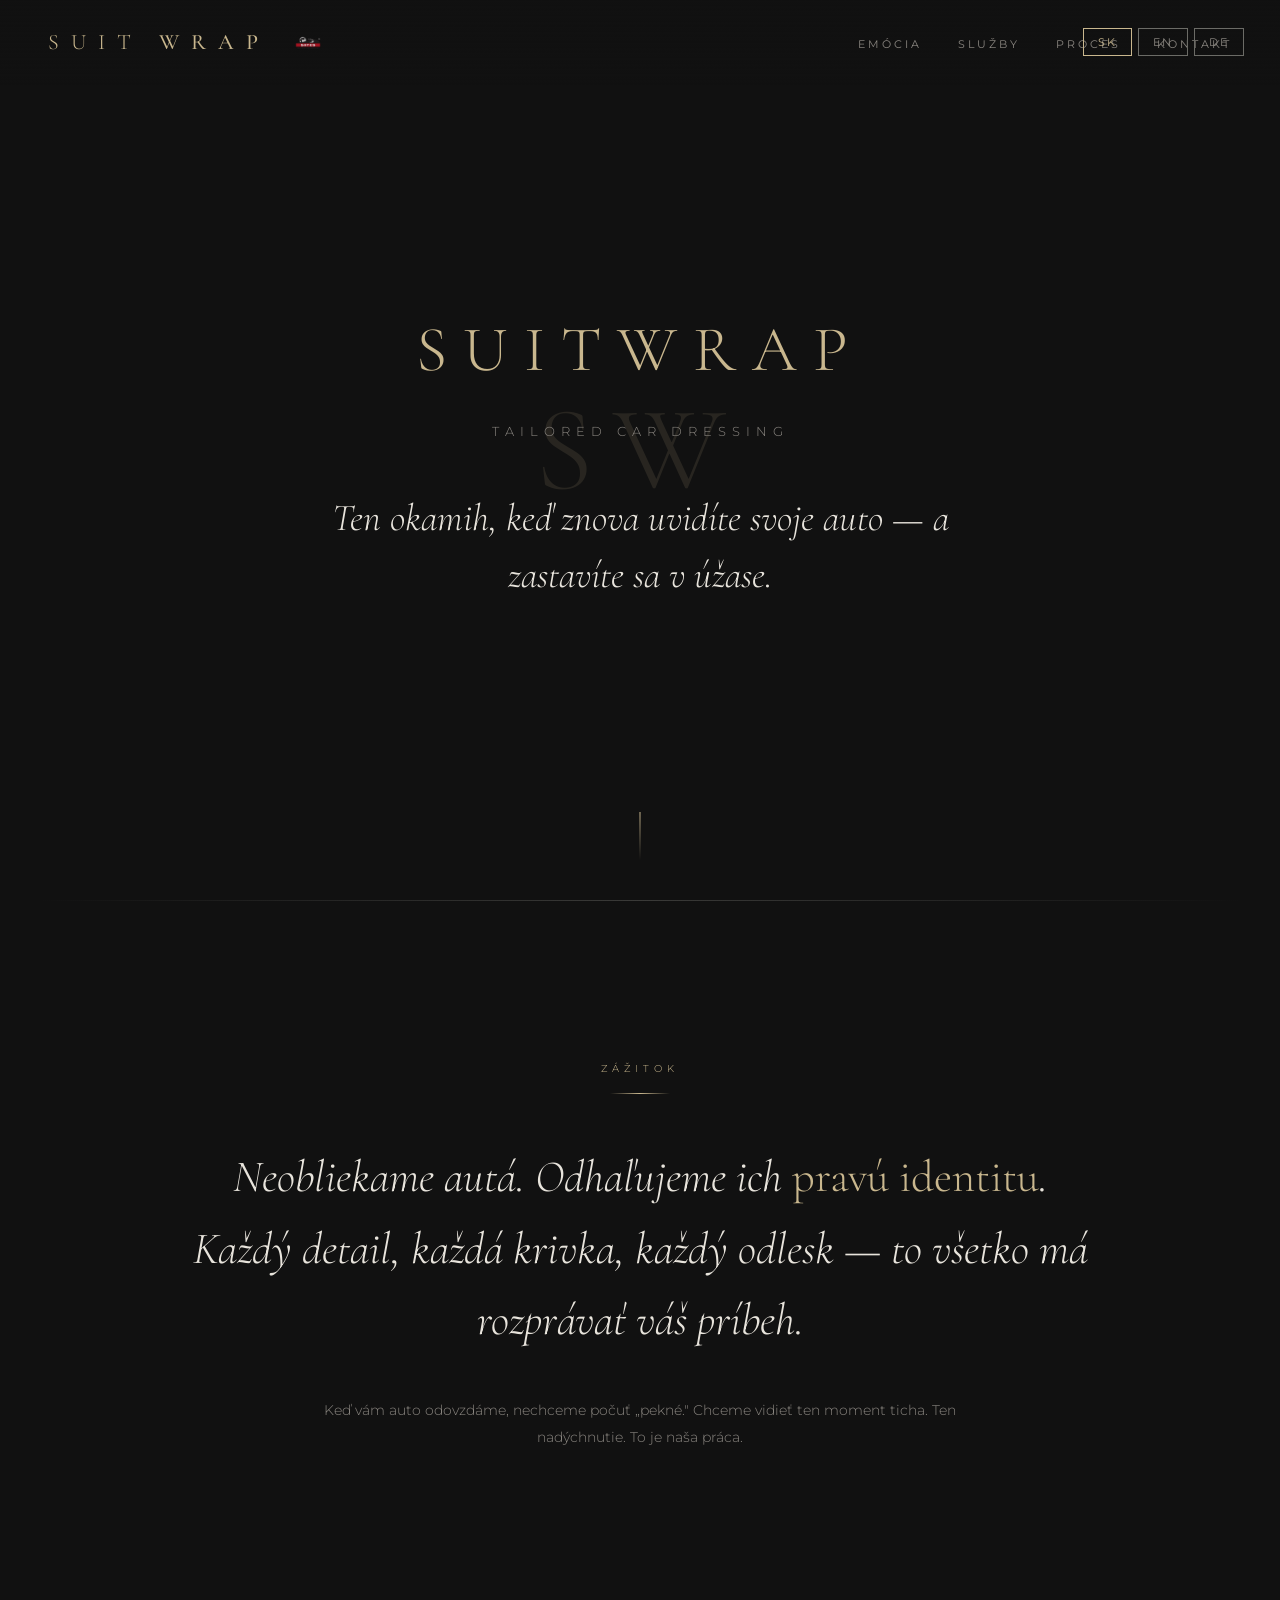
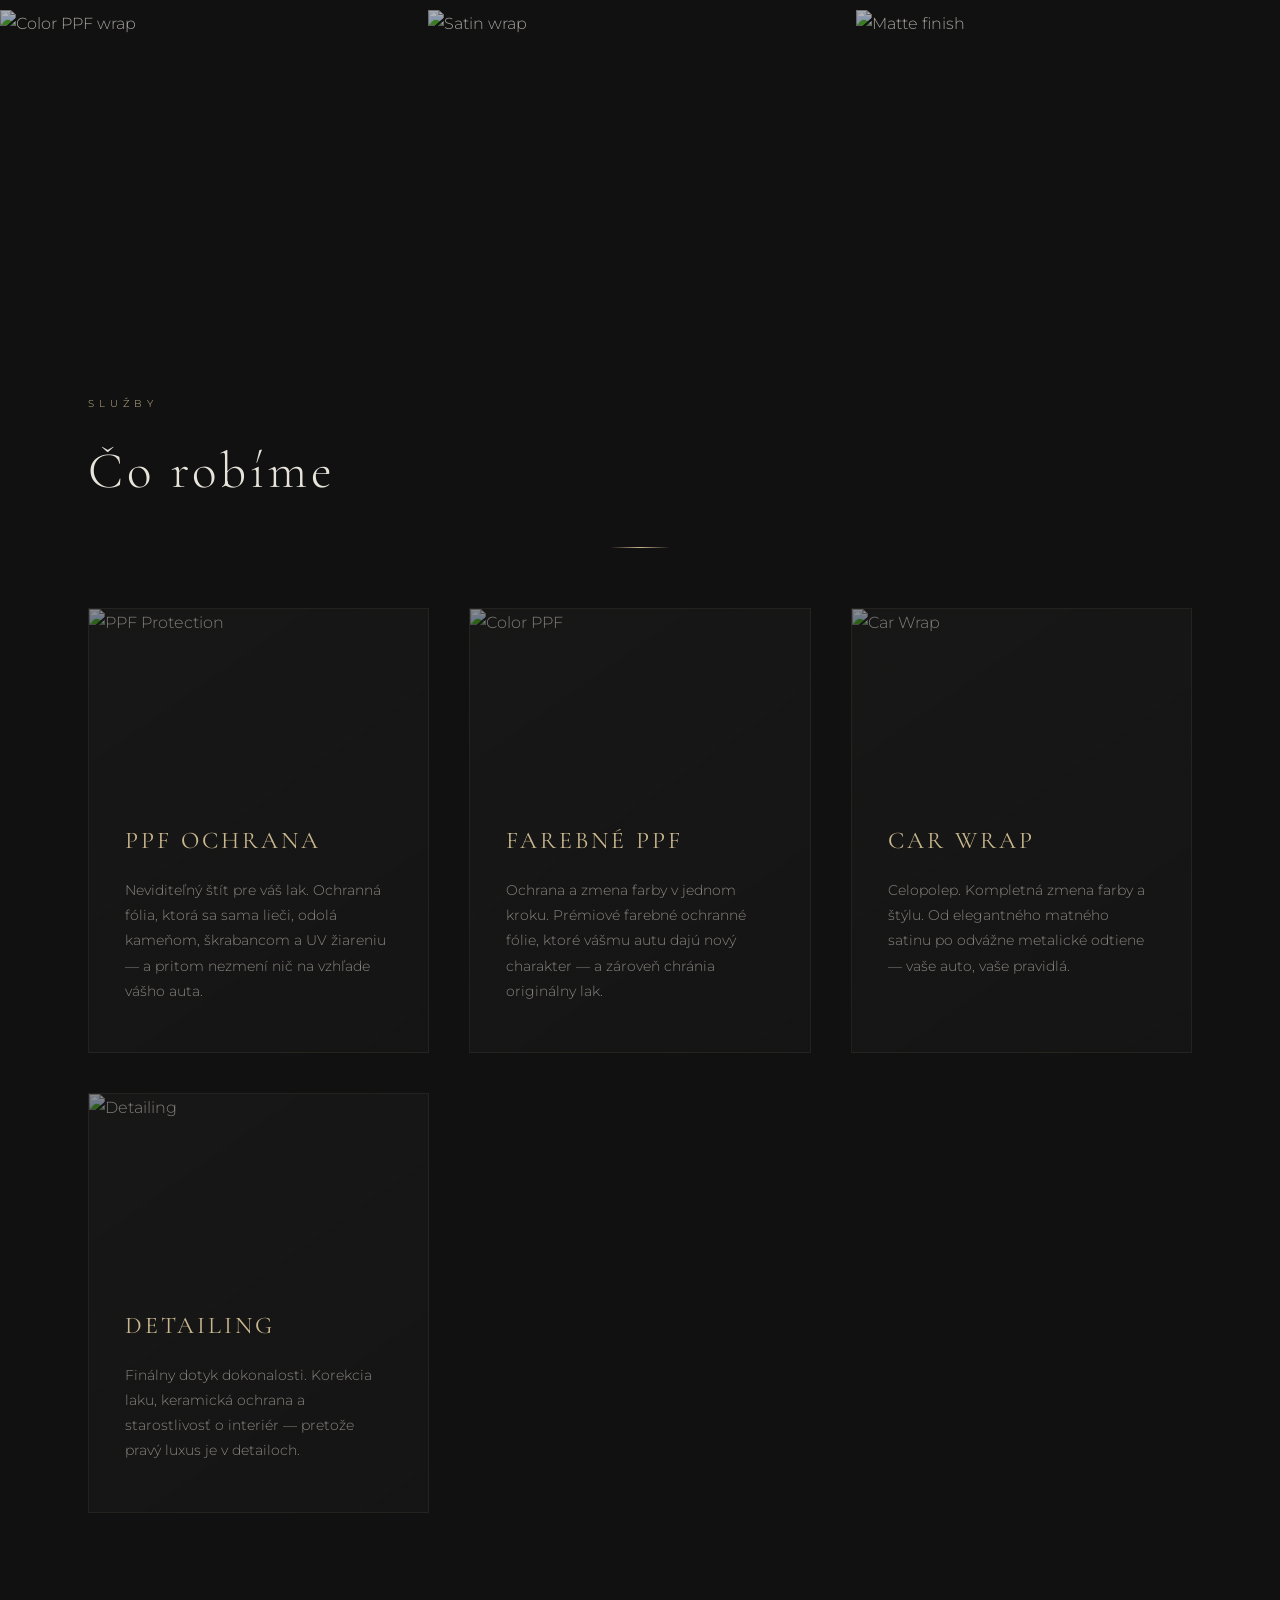
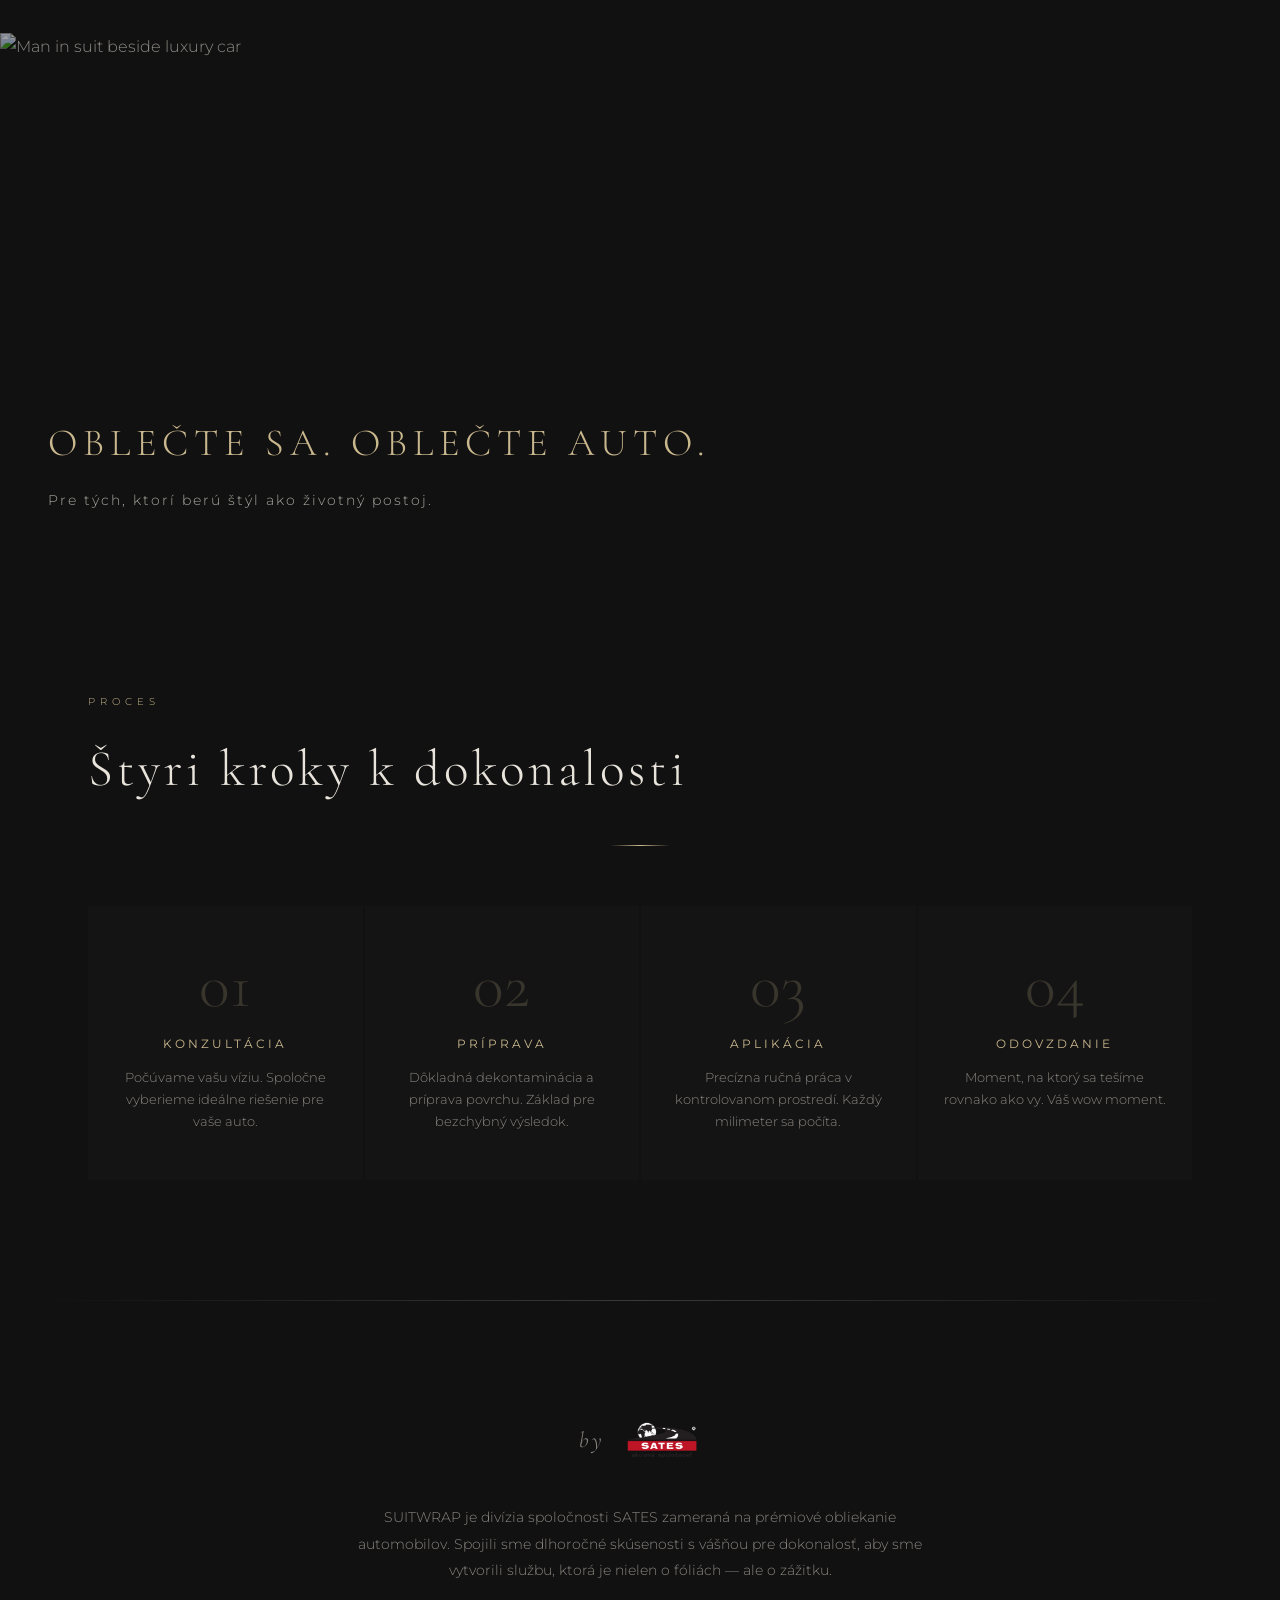
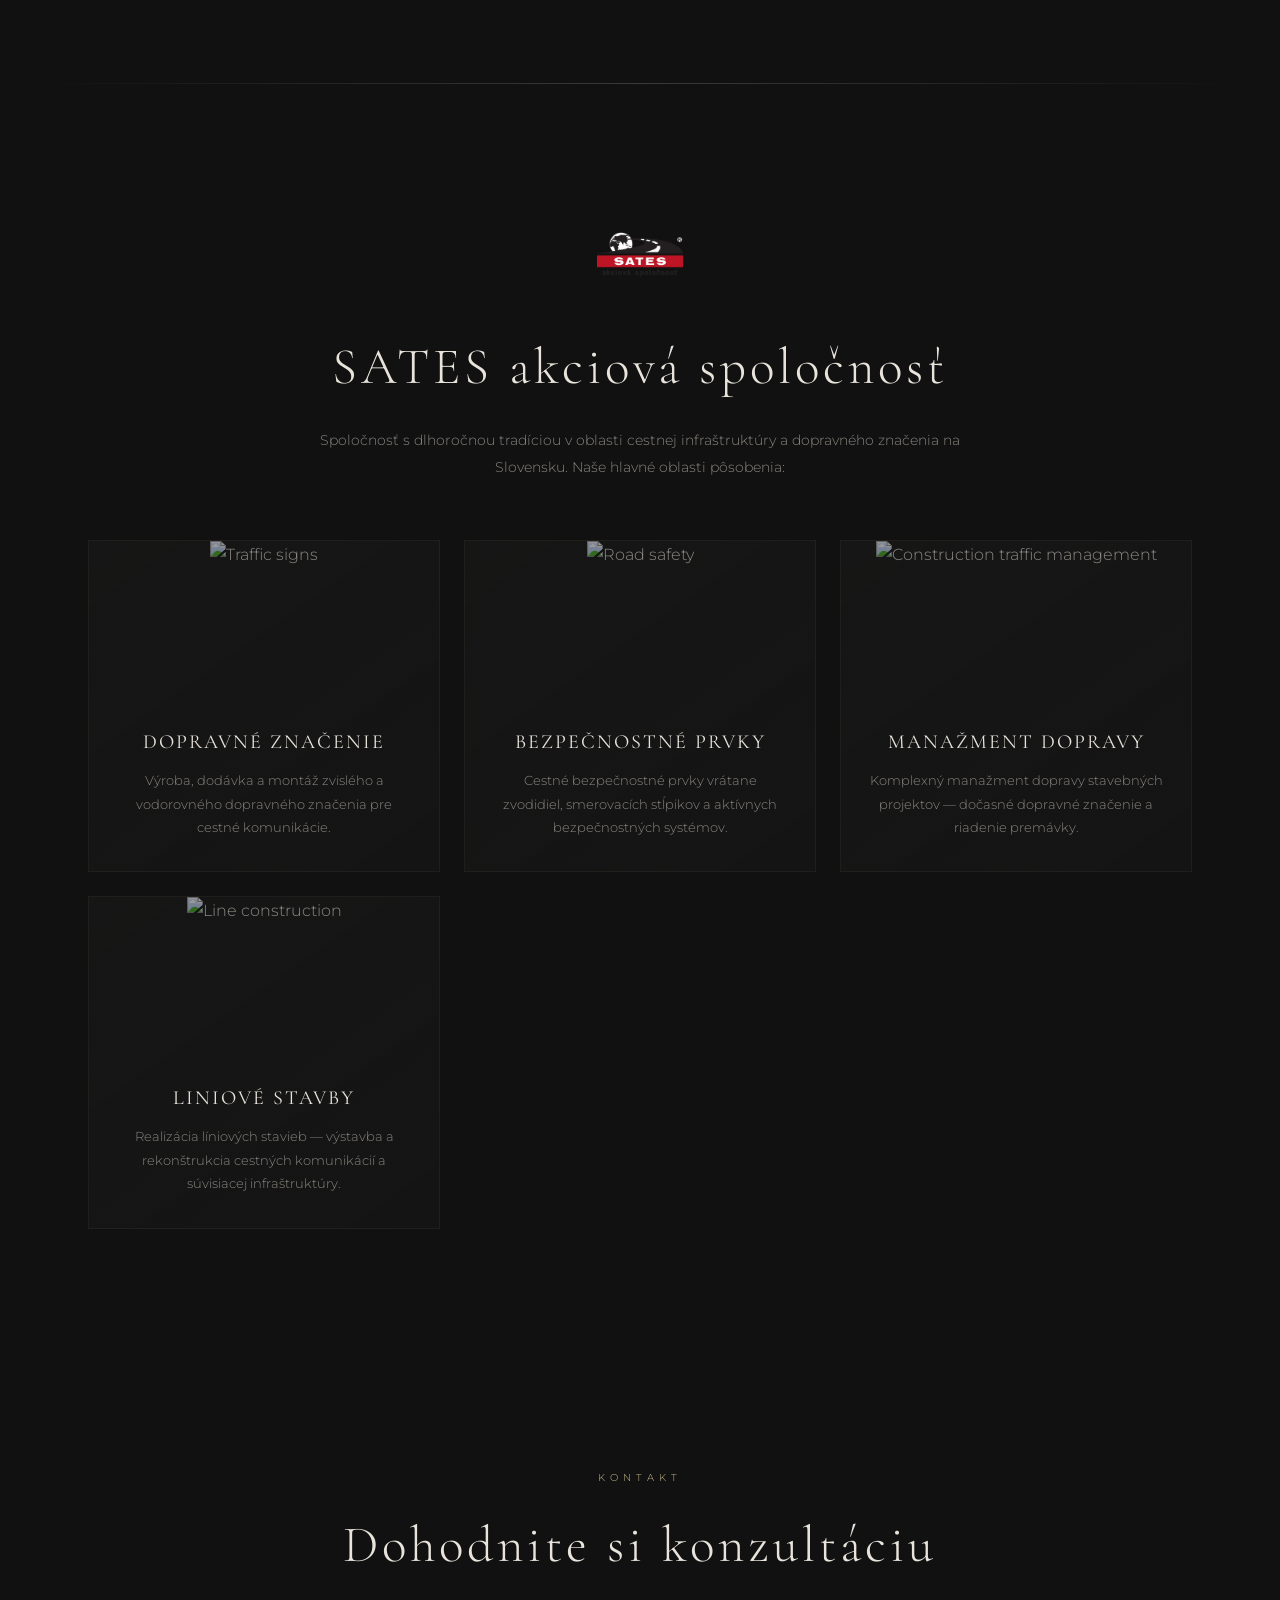
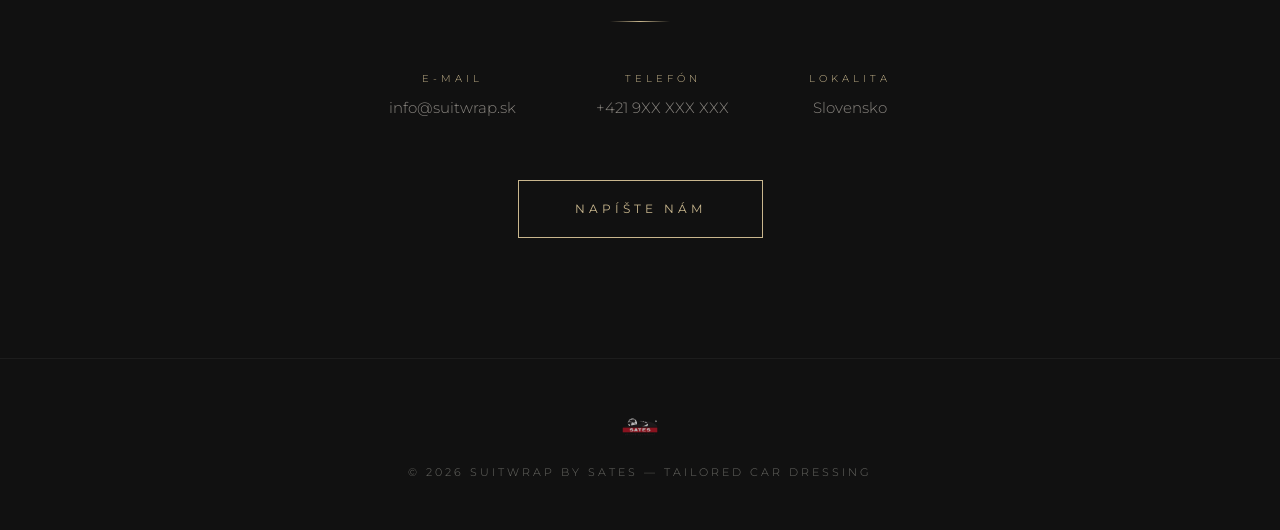
==== commit b80e088c: "Redesign site using alt version with SATES logo and presentation - Replace index.html with the prefe" ====
--- a/index.html
+++ b/index.html
@@ -1,393 +1,237 @@
 <!DOCTYPE html>
 <html lang="sk">
 <head>
-  <meta charset="UTF-8">
-  <meta name="viewport" content="width=device-width, initial-scale=1.0">
-  <title>SUITWRAP by SATES — Tailored Car Dressing</title>
-  <meta name="description" content="SUITWRAP by SATES — Farebné PPF fólie pre luxusné automobily. Tailored Car Dressing.">
-
-  <!-- Fonts -->
-  <link rel="preconnect" href="https://fonts.googleapis.com">
-  <link rel="preconnect" href="https://fonts.gstatic.com" crossorigin>
-  <link href="https://fonts.googleapis.com/css2?family=Cormorant+Garamond:ital,wght@0,300;0,400;1,300;1,400&family=Montserrat:wght@200;300;400;500&display=swap" rel="stylesheet">
-
-  <!-- Styles -->
-  <link rel="stylesheet" href="style.css">
+<meta charset="UTF-8">
+<meta name="viewport" content="width=device-width, initial-scale=1.0">
+<title>SUITWRAP — Tailored Car Dressing</title>
+<link rel="preconnect" href="https://fonts.googleapis.com">
+<link href="https://fonts.googleapis.com/css2?family=Cormorant+Garamond:wght@300;400;500;600&family=Montserrat:wght@200;300;400;500;600&display=swap" rel="stylesheet">
+<link rel="stylesheet" href="style.css">
 </head>
 <body>
 
-  <!-- ======================== NAVBAR ======================== -->
-  <nav class="navbar" role="navigation">
-    <div class="nav-logo">
-      Suitwrap
-      <span class="nav-by"><img src="images/sates-logo.png" alt="SATES" class="sates-logo-small"></span>
-    </div>
-    <div class="lang-switcher">
-      <button class="lang-btn" data-set-lang="sk" aria-label="Slovensky">SK</button>
-      <button class="lang-btn" data-set-lang="en" aria-label="English">EN</button>
-      <button class="lang-btn" data-set-lang="de" aria-label="Deutsch">DE</button>
-    </div>
-  </nav>
-
-  <!-- ======================== HERO ======================== -->
-  <section class="hero" id="hero">
-    <div class="hero-bg" aria-hidden="true"></div>
-    <div class="hero-overlay" aria-hidden="true"></div>
-
-    <div class="hero-content">
-      <h1>Suitwrap</h1>
-      <div class="hero-tagline">Tailored Car Dressing</div>
-
-      <div class="hero-subtitle" data-lang="sk">
-        Ke&#271; sa V&aacute;&#353; automobil stane umeleck&yacute;m dielom
-      </div>
-      <div class="hero-subtitle" data-lang="en">
-        When your car becomes a work of art
-      </div>
-      <div class="hero-subtitle" data-lang="de">
-        Wenn Ihr Auto zum Kunstwerk wird
-      </div>
-    </div>
-
-    <div class="hero-by">
-      <div class="divider"></div>
-      <img src="images/sates-logo.png" alt="SATES a.s." class="sates-logo-hero">
-    </div>
-  </section>
-
-  <!-- ======================== THE WOW EFFECT ======================== -->
-  <section class="wow-section" id="wow">
-    <div class="container">
-      <div class="wow-grid">
-
-        <div class="wow-text">
-          <div class="reveal">
-            <div class="section-subtitle" data-lang="sk">Wow efekt</div>
-            <div class="section-subtitle" data-lang="en">The Wow Effect</div>
-            <div class="section-subtitle" data-lang="de">Der Wow-Effekt</div>
-
-            <h2 data-lang="sk">Moment, ktor&yacute; zmen&iacute; v&scaron;etko</h2>
-            <h2 data-lang="en">The moment that changes everything</h2>
-            <h2 data-lang="de">Der Moment, der alles ver&auml;ndert</h2>
-          </div>
-
-          <div class="reveal reveal-delay-1">
-            <div class="lead" data-lang="sk">
-              Ten okamih, ke&#271; prv&yacute;kr&aacute;t uvid&iacute;te v&yacute;sledok&hellip;<br>
-              To nie je len f&oacute;lia. To je premena.
-            </div>
-            <div class="lead" data-lang="en">
-              The moment you first see the result&hellip;<br>
-              It&rsquo;s not just a film. It&rsquo;s a transformation.
-            </div>
-            <div class="lead" data-lang="de">
-              Der Moment, wenn Sie das Ergebnis zum ersten Mal sehen&hellip;<br>
-              Das ist nicht nur eine Folie. Es ist eine Verwandlung.
-            </div>
-          </div>
-
-          <div class="reveal reveal-delay-2">
-            <p data-lang="sk">
-              Predstavte si, &zcaron;e otv&aacute;rate dvere gar&aacute;&zcaron;e a V&aacute;&scaron; automobil &#382;iari &uacute;plne nov&yacute;m odtie&#328;om. Farba, ktor&uacute; ste si vybrali. Povrch, ktor&yacute; chr&aacute;ni a z&aacute;rove&#328; o&#269;ar&uacute;va. To je SUITWRAP.
-            </p>
-            <p data-lang="en">
-              Imagine opening the garage door and your car gleams in an entirely new shade. The colour you chose. A surface that protects and mesmerises. That is SUITWRAP.
-            </p>
-            <p data-lang="de">
-              Stellen Sie sich vor, Sie &ouml;ffnen die Garage und Ihr Auto erstrahlt in einem v&ouml;llig neuen Farbton. Die Farbe, die Sie gew&auml;hlt haben. Eine Oberfl&auml;che, die sch&uuml;tzt und fasziniert. Das ist SUITWRAP.
-            </p>
-          </div>
-        </div>
-
-        <div class="wow-image reveal">
-          <img
-            src="https://images.unsplash.com/photo-1619405399517-d7fce0f13302?w=800&q=80"
-            alt="Elegantný muž v obleku pri luxusnom automobile"
-            loading="lazy"
-          >
-        </div>
-
-      </div>
-    </div>
-  </section>
-
-  <!-- ======================== FEATURES — WHAT IS COLORED PPF ======================== -->
-  <section class="features-section" id="features">
-    <div class="container">
-      <div class="reveal">
-        <div class="section-subtitle" data-lang="sk">Technol&oacute;gia</div>
-        <div class="section-subtitle" data-lang="en">Technology</div>
-        <div class="section-subtitle" data-lang="de">Technologie</div>
-
-        <h2 data-lang="sk">Farebn&eacute; PPF f&oacute;lie</h2>
-        <h2 data-lang="en">Coloured PPF Films</h2>
-        <h2 data-lang="de">Farbige PPF-Folien</h2>
-      </div>
-
-      <div class="reveal reveal-delay-1 features-intro">
-        <p data-lang="sk">
-          Paint Protection Film novej gener&aacute;cie sp&aacute;ja plnohodnotn&uacute; ochranu laku s mo&zcaron;nos&#357;ou kompletnej zmeny farby. Bez prelakovania. Bez kompromisov.
-        </p>
-        <p data-lang="en">
-          Next-generation Paint Protection Film combines full paint protection with the ability to completely change colour. No repainting. No compromises.
-        </p>
-        <p data-lang="de">
-          Paint Protection Film der n&auml;chsten Generation verbindet vollst&auml;ndigen Lackschutz mit der M&ouml;glichkeit eines kompletten Farbwechsels. Ohne Neulackierung. Ohne Kompromisse.
-        </p>
-      </div>
-
-      <div class="features-grid">
-        <!-- Protection -->
-        <div class="feature-card reveal reveal-delay-1">
-          <div class="feature-icon">
-            <svg viewBox="0 0 48 48" xmlns="http://www.w3.org/2000/svg">
-              <path d="M24 4L6 12v12c0 11.1 7.7 21.5 18 24 10.3-2.5 18-12.9 18-24V12L24 4z"/>
-            </svg>
-          </div>
-          <h3 data-lang="sk">Ochrana</h3>
-          <h3 data-lang="en">Protection</h3>
-          <h3 data-lang="de">Schutz</h3>
-          <p data-lang="sk">
-            Samohojiv&aacute; f&oacute;lia chr&aacute;ni origin&aacute;lny lak pred &#353;krabancom, kame&#328;mi a UV &#382;iaren&iacute;m. V&aacute;&#353; automobil zostane dokonal&yacute;.
-          </p>
-          <p data-lang="en">
-            Self-healing film protects your original paint from scratches, stone chips, and UV rays. Your car remains flawless.
-          </p>
-          <p data-lang="de">
-            Selbstheilende Folie sch&uuml;tzt den Originallack vor Kratzern, Steinschl&auml;gen und UV-Strahlung. Ihr Auto bleibt makellos.
-          </p>
-        </div>
-
-        <!-- Colour -->
-        <div class="feature-card reveal reveal-delay-2">
-          <div class="feature-icon">
-            <svg viewBox="0 0 48 48" xmlns="http://www.w3.org/2000/svg">
-              <circle cx="20" cy="20" r="10" opacity="0.6"/>
-              <circle cx="28" cy="20" r="10" opacity="0.6"/>
-              <circle cx="24" cy="28" r="10" opacity="0.6"/>
-            </svg>
-          </div>
-          <h3 data-lang="sk">Farba</h3>
-          <h3 data-lang="en">Colour</h3>
-          <h3 data-lang="de">Farbe</h3>
-          <p data-lang="sk">
-            Desa&#357;ky exkluz&iacute;vnych odtie&#328;ov &mdash; od satin metalick&yacute;ch po matn&eacute; a gloss. Predstavte si ten pocit, ke&#271; farba Va&#353;ej predstavy o&#382;ije.
-          </p>
-          <p data-lang="en">
-            Dozens of exclusive shades &mdash; from satin metallics to matte and gloss. Imagine the feeling when the colour of your imagination comes alive.
-          </p>
-          <p data-lang="de">
-            Dutzende exklusiver Farbt&ouml;ne &mdash; von Satin-Metallic bis Matt und Glanz. Stellen Sie sich das Gef&uuml;hl vor, wenn die Farbe Ihrer Vorstellung zum Leben erwacht.
-          </p>
-        </div>
-
-        <!-- Uniqueness -->
-        <div class="feature-card reveal reveal-delay-3">
-          <div class="feature-icon">
-            <svg viewBox="0 0 48 48" xmlns="http://www.w3.org/2000/svg">
-              <path d="M24 2l6 12 13.5 2-9.8 9.5L36 39 24 33 12 39l2.3-13.5L4.5 16 18 14z"/>
-            </svg>
-          </div>
-          <h3 data-lang="sk">Jedine&#269;nos&#357;</h3>
-          <h3 data-lang="en">Uniqueness</h3>
-          <h3 data-lang="de">Einzigartigkeit</h3>
-          <p data-lang="sk">
-            Ka&zcaron;d&aacute; aplik&aacute;cia je &#353;it&aacute; na mieru. V&aacute;&#353; automobil bude origin&aacute;l &mdash; presne tak&yacute;, ak&yacute; ste si ho vysnili.
-          </p>
-          <p data-lang="en">
-            Every application is bespoke. Your car will be one of a kind &mdash; exactly as you envisioned it.
-          </p>
-          <p data-lang="de">
-            Jede Anwendung ist ma&szlig;geschneidert. Ihr Auto wird ein Unikat &mdash; genau so, wie Sie es sich ertr&auml;umt haben.
-          </p>
-        </div>
-      </div>
-    </div>
-  </section>
-
-  <!-- ======================== GALLERY ======================== -->
-  <section class="gallery-section" id="gallery">
-    <div class="container">
-      <div class="reveal">
-        <div class="section-subtitle" style="text-align:center" data-lang="sk">Port&oacute;flio</div>
-        <div class="section-subtitle" style="text-align:center" data-lang="en">Portfolio</div>
-        <div class="section-subtitle" style="text-align:center" data-lang="de">Portfolio</div>
-
-        <h2 data-lang="sk">Dokonal&yacute; &#353;t&yacute;l</h2>
-        <h2 data-lang="en">Impeccable Style</h2>
-        <h2 data-lang="de">Makelloser Stil</h2>
-      </div>
-
-      <div class="gallery-grid">
-        <!-- 1 - tall -->
-        <div class="gallery-item tall reveal reveal-delay-1">
-          <img
-            src="https://images.unsplash.com/photo-1580274455191-1c62238ce452?w=600&q=80"
-            alt="Luxusné auto - detail"
-            loading="lazy"
-          >
-          <div class="gallery-item-overlay">
-            <span data-lang="sk">Satin Metallic</span>
-            <span data-lang="en">Satin Metallic</span>
-            <span data-lang="de">Satin Metallic</span>
-          </div>
-        </div>
-
-        <!-- 2 -->
-        <div class="gallery-item reveal reveal-delay-2">
-          <img
-            src="https://images.unsplash.com/photo-1605559424843-9e4c228bf1c2?w=600&q=80"
-            alt="Športové auto"
-            loading="lazy"
-          >
-          <div class="gallery-item-overlay">
-            <span data-lang="sk">Deep Gloss</span>
-            <span data-lang="en">Deep Gloss</span>
-            <span data-lang="de">Deep Gloss</span>
-          </div>
-        </div>
-
-        <!-- 3 -->
-        <div class="gallery-item reveal reveal-delay-3">
-          <img
-            src="https://images.unsplash.com/photo-1542362567-b07e54358753?w=600&q=80"
-            alt="Elegantný muž pri luxusnom aute"
-            loading="lazy"
-          >
-          <div class="gallery-item-overlay">
-            <span data-lang="sk">&Scaron;t&yacute;l &amp; Eleganica</span>
-            <span data-lang="en">Style &amp; Elegance</span>
-            <span data-lang="de">Stil &amp; Eleganz</span>
-          </div>
-        </div>
-
-        <!-- 4 -->
-        <div class="gallery-item reveal reveal-delay-2">
-          <img
-            src="https://images.unsplash.com/photo-1563720223185-11003d516935?w=600&q=80"
-            alt="Detail PPF fólie na aute"
-            loading="lazy"
-          >
-          <div class="gallery-item-overlay">
-            <span data-lang="sk">Matte Charcoal</span>
-            <span data-lang="en">Matte Charcoal</span>
-            <span data-lang="de">Matte Charcoal</span>
-          </div>
-        </div>
-
-        <!-- 5 -->
-        <div class="gallery-item reveal reveal-delay-3">
-          <img
-            src="https://images.unsplash.com/photo-1603584173870-7f23fdae1b7a?w=600&q=80"
-            alt="Luxusné auto v garáži"
-            loading="lazy"
-          >
-          <div class="gallery-item-overlay">
-            <span data-lang="sk">Champagne Satin</span>
-            <span data-lang="en">Champagne Satin</span>
-            <span data-lang="de">Champagne Satin</span>
-          </div>
-        </div>
-      </div>
-    </div>
-  </section>
-
-  <!-- ======================== PHILOSOPHY ======================== -->
-  <section class="philosophy-section" id="philosophy">
-    <div class="philosophy-bg" aria-hidden="true"></div>
-
-    <div class="philosophy-content">
-      <div class="reveal">
-        <div class="divider-h"></div>
-
-        <div class="section-subtitle" data-lang="sk">Filozofia</div>
-        <div class="section-subtitle" data-lang="en">Philosophy</div>
-        <div class="section-subtitle" data-lang="de">Philosophie</div>
-      </div>
-
-      <div class="reveal reveal-delay-1">
-        <div class="lead" data-lang="sk">
-          &bdquo;Ako dokonal&yacute; oblek men&iacute; mu&zcaron;a, SUITWRAP men&iacute; V&aacute;&#353; automobil.&ldquo;
-        </div>
-        <div class="lead" data-lang="en">
-          &ldquo;Just as the perfect suit transforms a man, SUITWRAP transforms your car.&rdquo;
-        </div>
-        <div class="lead" data-lang="de">
-          &bdquo;So wie der perfekte Anzug einen Mann verändert, verwandelt SUITWRAP Ihr Auto.&ldquo;
-        </div>
-      </div>
-
-      <div class="reveal reveal-delay-2">
-        <p data-lang="sk">
-          Oblek nie je len oble&#269;enie. Je to vyjadrenie osobnosti, &uacute;spechu a &#353;t&yacute;lu. Rovnako SUITWRAP nie je len f&oacute;lia &mdash; je to tailor-made premena, ktor&aacute; V&aacute;&#353;mu automobilu dod&aacute; charakter a chr&aacute;ni jeho kr&aacute;su.
-        </p>
-        <p data-lang="en">
-          A suit is not just clothing. It is an expression of personality, success, and style. Likewise, SUITWRAP is not just a film &mdash; it is a tailor-made transformation that gives your car character and protects its beauty.
-        </p>
-        <p data-lang="de">
-          Ein Anzug ist nicht nur Kleidung. Er ist Ausdruck von Pers&ouml;nlichkeit, Erfolg und Stil. Ebenso ist SUITWRAP nicht nur eine Folie &mdash; es ist eine ma&szlig;geschneiderte Verwandlung, die Ihrem Auto Charakter verleiht und seine Sch&ouml;nheit sch&uuml;tzt.
-        </p>
-      </div>
-
-      <div class="reveal reveal-delay-3">
-        <div class="divider-h"></div>
-        <div class="section-subtitle">Tailored Car Dressing</div>
-      </div>
-    </div>
-  </section>
-
-  <!-- ======================== CTA ======================== -->
-  <section class="cta-section" id="contact">
-    <div class="container">
-      <div class="reveal">
-        <div class="section-subtitle" data-lang="sk">Kontakt</div>
-        <div class="section-subtitle" data-lang="en">Contact</div>
-        <div class="section-subtitle" data-lang="de">Kontakt</div>
-
-        <h2 data-lang="sk">Za&#269;nime premenu</h2>
-        <h2 data-lang="en">Let&rsquo;s begin the transformation</h2>
-        <h2 data-lang="de">Beginnen wir die Verwandlung</h2>
-      </div>
-
-      <div class="reveal reveal-delay-1">
-        <p data-lang="sk">
-          Dohodnite si nez&aacute;v&auml;zn&uacute; konzult&aacute;ciu a spolo&#269;ne vytvor&iacute;me nieco v&yacute;nimo&#269;n&eacute;.
-        </p>
-        <p data-lang="en">
-          Schedule a no-obligation consultation and together we&rsquo;ll create something extraordinary.
-        </p>
-        <p data-lang="de">
-          Vereinbaren Sie eine unverbindliche Beratung und gemeinsam schaffen wir etwas Au&szlig;ergew&ouml;hnliches.
-        </p>
-      </div>
-
-      <div class="reveal reveal-delay-2">
-        <a href="mailto:suitwrap@sates.sk" class="cta-btn" data-lang="sk">Dohodn&uacute;&#357; konzult&aacute;ciu</a>
-        <a href="mailto:suitwrap@sates.sk" class="cta-btn" data-lang="en">Schedule consultation</a>
-        <a href="mailto:suitwrap@sates.sk" class="cta-btn" data-lang="de">Beratung vereinbaren</a>
-      </div>
-
-      <div class="cta-contact reveal reveal-delay-3">
-        <p>
-          <a href="mailto:suitwrap@sates.sk">suitwrap@sates.sk</a><br>
-          SATES a.s. &bull; Slovensk&aacute; republika
-        </p>
-      </div>
-    </div>
-  </section>
-
-  <!-- ======================== FOOTER ======================== -->
-  <footer class="footer">
-    <div class="container">
-      <div class="footer-brand">
-        <strong>Suitwrap</strong>
-      </div>
-      <div class="footer-sates"><img src="images/sates-logo.png" alt="SATES akciová spoločnosť" class="sates-logo-footer"></div>
-      <div class="footer-copy">&copy; 2026 SUITWRAP by SATES a.s. &mdash; Tailored Car Dressing</div>
-    </div>
-  </footer>
-
-  <!-- Script -->
-  <script src="script.js"></script>
+<!-- LANGUAGE SWITCHER -->
+<div class="lang-switcher">
+  <button class="lang-btn active" onclick="setLang('sk')">SK</button>
+  <button class="lang-btn" onclick="setLang('en')">EN</button>
+  <button class="lang-btn" onclick="setLang('de')">DE</button>
+</div>
+
+<!-- NAVIGATION -->
+<nav>
+  <div class="nav-logo">
+    SUIT<span>WRAP</span>
+    <img src="images/sates-logo.png" class="nav-sates-logo" alt="by SATES">
+  </div>
+  <ul class="nav-links">
+    <li><a href="#emotion" data-lang-sk="Emócia" data-lang-en="Emotion" data-lang-de="Emotion">Emócia</a></li>
+    <li><a href="#services" data-lang-sk="Služby" data-lang-en="Services" data-lang-de="Leistungen">Služby</a></li>
+    <li><a href="#process" data-lang-sk="Proces" data-lang-en="Process" data-lang-de="Prozess">Proces</a></li>
+    <li><a href="#contact" data-lang-sk="Kontakt" data-lang-en="Contact" data-lang-de="Kontakt">Kontakt</a></li>
+  </ul>
+</nav>
+
+<!-- HERO -->
+<section class="hero">
+  <div class="hero-monogram">SW</div>
+  <div class="hero-content">
+    <h1>SUITWRAP</h1>
+    <p class="hero-tagline" data-lang-sk="Tailored Car Dressing" data-lang-en="Tailored Car Dressing" data-lang-de="Tailored Car Dressing">Tailored Car Dressing</p>
+    <p class="hero-emotion" data-lang-sk="Ten okamih, keď znova uvidíte svoje auto — a zastavíte sa v úžase." data-lang-en="That moment when you see your car again — and you stop in awe." data-lang-de="Dieser Moment, wenn Sie Ihr Auto wiedersehen — und staunend stehen bleiben.">Ten okamih, keď znova uvidíte svoje auto — a zastavíte sa v úžase.</p>
+  </div>
+  <div class="hero-scroll">
+    <div class="line"></div>
+  </div>
+</section>
+
+<!-- EMOTION -->
+<section class="emotion" id="emotion">
+  <div class="section-label" data-lang-sk="Zážitok" data-lang-en="Experience" data-lang-de="Erlebnis">Zážitok</div>
+  <div class="divider"></div>
+  <p class="emotion-quote reveal" data-lang-sk="Neobliekame autá. Odhaľujeme ich <span class='highlight'>pravú identitu</span>. Každý detail, každá krivka, každý odlesk — to všetko má rozprávať váš príbeh." data-lang-en="We don't dress cars. We reveal their <span class='highlight'>true identity</span>. Every detail, every curve, every reflection — all of it tells your story." data-lang-de="Wir kleiden keine Autos ein. Wir enthüllen ihre <span class='highlight'>wahre Identität</span>. Jedes Detail, jede Kurve, jede Spiegelung — alles erzählt Ihre Geschichte.">Neobliekame autá. Odhaľujeme ich <span class="highlight">pravú identitu</span>. Každý detail, každá krivka, každý odlesk — to všetko má rozprávať váš príbeh.</p>
+  <p class="reveal" style="color: var(--text-muted); margin-top: 32px; font-size: 14px; max-width: 700px; margin-left: auto; margin-right: auto; line-height: 1.9;" data-lang-sk="Keď vám auto odovzdáme, nechceme počuť „pekné." Chceme vidieť ten moment ticha. Ten nadýchnutie. To je naša práca." data-lang-en="When we hand your car back, we don't want to hear 'nice.' We want to see that moment of silence. That breath. That's our work." data-lang-de="Wenn wir Ihr Auto zurückgeben, wollen wir nicht ‚schön' hören. Wir wollen diesen Moment der Stille sehen. Dieses Einatmen. Das ist unsere Arbeit.">Keď vám auto odovzdáme, nechceme počuť „pekné." Chceme vidieť ten moment ticha. Ten nadýchnutie. To je naša práca.</p>
+</section>
+
+<!-- SHOWCASE GALLERY -->
+<div class="showcase reveal">
+  <div class="showcase-grid">
+    <div class="showcase-item">
+      <img src="https://images.unsplash.com/photo-1603584173870-7f23fdae1b7a?w=800&q=80&fit=crop" alt="Color PPF wrap" loading="lazy">
+      <div class="overlay"><span data-lang-sk="Farebné PPF" data-lang-en="Color PPF" data-lang-de="Farb-PPF">Farebné PPF</span></div>
+    </div>
+    <div class="showcase-item">
+      <img src="https://images.unsplash.com/photo-1544636331-e26879cd4d9b?w=800&q=80&fit=crop" alt="Satin wrap" loading="lazy">
+      <div class="overlay"><span data-lang-sk="Satin Wrap" data-lang-en="Satin Wrap" data-lang-de="Satin Wrap">Satin Wrap</span></div>
+    </div>
+    <div class="showcase-item">
+      <img src="https://images.unsplash.com/photo-1618843479313-40f8afb4b4d8?w=800&q=80&fit=crop" alt="Matte finish" loading="lazy">
+      <div class="overlay"><span data-lang-sk="Matný Finish" data-lang-en="Matte Finish" data-lang-de="Matt-Finish">Matný Finish</span></div>
+    </div>
+  </div>
+</div>
+
+<!-- SERVICES -->
+<section id="services">
+  <div class="section-label" data-lang-sk="Služby" data-lang-en="Services" data-lang-de="Leistungen">Služby</div>
+  <h2 class="section-title reveal" data-lang-sk="Čo robíme" data-lang-en="What We Do" data-lang-de="Was wir tun">Čo robíme</h2>
+  <div class="divider"></div>
+  <div class="services-grid">
+    <div class="service-card reveal">
+      <div class="service-card-img"><img src="https://images.unsplash.com/photo-1580273916550-e323be2ae537?w=600&q=80&fit=crop" alt="PPF Protection" loading="lazy"></div>
+      <div class="service-card-body">
+        <h3 data-lang-sk="PPF Ochrana" data-lang-en="PPF Protection" data-lang-de="PPF Schutz">PPF Ochrana</h3>
+        <p data-lang-sk="Neviditeľný štít pre váš lak. Ochranná fólia, ktorá sa sama lieči, odolá kameňom, škrabancom a UV žiareniu — a pritom nezmení nič na vzhľade vášho auta." data-lang-en="An invisible shield for your paint. Self-healing protective film that resists stones, scratches and UV radiation — without changing anything about your car's appearance." data-lang-de="Ein unsichtbarer Schild für Ihren Lack. Selbstheilende Schutzfolie, die Steinen, Kratzern und UV-Strahlung standhält — ohne das Aussehen Ihres Autos zu verändern.">Neviditeľný štít pre váš lak. Ochranná fólia, ktorá sa sama lieči, odolá kameňom, škrabancom a UV žiareniu — a pritom nezmení nič na vzhľade vášho auta.</p>
+      </div>
+    </div>
+    <div class="service-card reveal">
+      <div class="service-card-img"><img src="https://images.unsplash.com/photo-1603584173870-7f23fdae1b7a?w=600&q=80&fit=crop" alt="Color PPF" loading="lazy"></div>
+      <div class="service-card-body">
+        <h3 data-lang-sk="Farebné PPF" data-lang-en="Color PPF" data-lang-de="Farb-PPF">Farebné PPF</h3>
+        <p data-lang-sk="Ochrana a zmena farby v jednom kroku. Prémiové farebné ochranné fólie, ktoré vášmu autu dajú nový charakter — a zároveň chránia originálny lak." data-lang-en="Protection and color change in one step. Premium colored protective films that give your car a new character — while protecting the original paint." data-lang-de="Schutz und Farbwechsel in einem Schritt. Premium-Farbschutzfolien, die Ihrem Auto einen neuen Charakter verleihen — und gleichzeitig den Originallack schützen.">Ochrana a zmena farby v jednom kroku. Prémiové farebné ochranné fólie, ktoré vášmu autu dajú nový charakter — a zároveň chránia originálny lak.</p>
+      </div>
+    </div>
+    <div class="service-card reveal">
+      <div class="service-card-img"><img src="https://images.unsplash.com/photo-1618843479313-40f8afb4b4d8?w=600&q=80&fit=crop" alt="Car Wrap" loading="lazy"></div>
+      <div class="service-card-body">
+        <h3 data-lang-sk="Car Wrap" data-lang-en="Car Wrap" data-lang-de="Car Wrap">Car Wrap</h3>
+        <p data-lang-sk="Celopolep. Kompletná zmena farby a štýlu. Od elegantného matného satinu po odvážne metalické odtiene — vaše auto, vaše pravidlá." data-lang-en="Full wrap. Complete color and style transformation. From elegant matte satin to bold metallic hues — your car, your rules." data-lang-de="Vollfolierung. Komplette Farb- und Stiländerung. Von elegantem Matt-Satin bis zu kühnen Metallic-Tönen — Ihr Auto, Ihre Regeln.">Celopolep. Kompletná zmena farby a štýlu. Od elegantného matného satinu po odvážne metalické odtiene — vaše auto, vaše pravidlá.</p>
+      </div>
+    </div>
+    <div class="service-card reveal">
+      <div class="service-card-img"><img src="https://images.unsplash.com/photo-1507136566006-cfc505b114fc?w=600&q=80&fit=crop" alt="Detailing" loading="lazy"></div>
+      <div class="service-card-body">
+        <h3 data-lang-sk="Detailing" data-lang-en="Detailing" data-lang-de="Detailing">Detailing</h3>
+        <p data-lang-sk="Finálny dotyk dokonalosti. Korekcia laku, keramická ochrana a starostlivosť o interiér — pretože pravý luxus je v detailoch." data-lang-en="The final touch of perfection. Paint correction, ceramic protection and interior care — because true luxury lies in the details." data-lang-de="Der letzte Schliff der Perfektion. Lackkorrektur, Keramikschutz und Innenraumpflege — denn wahrer Luxus liegt im Detail.">Finálny dotyk dokonalosti. Korekcia laku, keramická ochrana a starostlivosť o interiér — pretože pravý luxus je v detailoch.</p>
+      </div>
+    </div>
+  </div>
+</section>
+
+<!-- LIFESTYLE IMAGE -->
+<div class="lifestyle reveal">
+  <img src="https://images.pexels.com/photos/8425410/pexels-photo-8425410.jpeg?auto=compress&cs=tinysrgb&w=1920" alt="Man in suit beside luxury car" loading="lazy">
+  <div class="lifestyle-text">
+    <h3 data-lang-sk="Oblečte sa. Oblečte auto." data-lang-en="Dress Up. Dress Your Car." data-lang-de="Kleiden Sie sich. Kleiden Sie Ihr Auto.">Oblečte sa. Oblečte auto.</h3>
+    <p data-lang-sk="Pre tých, ktorí berú štýl ako životný postoj." data-lang-en="For those who treat style as a way of life." data-lang-de="Für diejenigen, die Stil als Lebenseinstellung betrachten.">Pre tých, ktorí berú štýl ako životný postoj.</p>
+  </div>
+</div>
+
+<!-- PROCESS -->
+<section id="process">
+  <div class="section-label" data-lang-sk="Proces" data-lang-en="Process" data-lang-de="Prozess">Proces</div>
+  <h2 class="section-title reveal" data-lang-sk="Štyri kroky k dokonalosti" data-lang-en="Four Steps to Perfection" data-lang-de="Vier Schritte zur Perfektion">Štyri kroky k dokonalosti</h2>
+  <div class="divider"></div>
+  <div class="process-steps">
+    <div class="step reveal">
+      <div class="step-number">01</div>
+      <h4 data-lang-sk="Konzultácia" data-lang-en="Consultation" data-lang-de="Beratung">Konzultácia</h4>
+      <p data-lang-sk="Počúvame vašu víziu. Spoločne vyberieme ideálne riešenie pre vaše auto." data-lang-en="We listen to your vision. Together we choose the ideal solution for your car." data-lang-de="Wir hören Ihre Vision. Gemeinsam wählen wir die ideale Lösung für Ihr Auto.">Počúvame vašu víziu. Spoločne vyberieme ideálne riešenie pre vaše auto.</p>
+    </div>
+    <div class="step reveal">
+      <div class="step-number">02</div>
+      <h4 data-lang-sk="Príprava" data-lang-en="Preparation" data-lang-de="Vorbereitung">Príprava</h4>
+      <p data-lang-sk="Dôkladná dekontaminácia a príprava povrchu. Základ pre bezchybný výsledok." data-lang-en="Thorough decontamination and surface preparation. The foundation for a flawless result." data-lang-de="Gründliche Dekontamination und Oberflächenvorbereitung. Die Grundlage für ein makelloses Ergebnis.">Dôkladná dekontaminácia a príprava povrchu. Základ pre bezchybný výsledok.</p>
+    </div>
+    <div class="step reveal">
+      <div class="step-number">03</div>
+      <h4 data-lang-sk="Aplikácia" data-lang-en="Application" data-lang-de="Applikation">Aplikácia</h4>
+      <p data-lang-sk="Precízna ručná práca v kontrolovanom prostredí. Každý milimeter sa počíta." data-lang-en="Precise handwork in a controlled environment. Every millimeter counts." data-lang-de="Präzise Handarbeit in kontrollierter Umgebung. Jeder Millimeter zählt.">Precízna ručná práca v kontrolovanom prostredí. Každý milimeter sa počíta.</p>
+    </div>
+    <div class="step reveal">
+      <div class="step-number">04</div>
+      <h4 data-lang-sk="Odovzdanie" data-lang-en="Reveal" data-lang-de="Enthüllung">Odovzdanie</h4>
+      <p data-lang-sk="Moment, na ktorý sa tešíme rovnako ako vy. Váš wow moment." data-lang-en="The moment we look forward to as much as you do. Your wow moment." data-lang-de="Der Moment, auf den wir uns genauso freuen wie Sie. Ihr Wow-Moment.">Moment, na ktorý sa tešíme rovnako ako vy. Váš wow moment.</p>
+    </div>
+  </div>
+</section>
+
+<!-- BY SATES -->
+<section class="by-sates">
+  <div class="sates-name">
+    <span class="by-text">by</span>
+    <img src="images/sates-logo.png" class="sates-logo-section" alt="SATES">
+  </div>
+  <p class="reveal" data-lang-sk="SUITWRAP je divízia spoločnosti SATES zameraná na prémiové obliekanie automobilov. Spojili sme dlhoročné skúsenosti s vášňou pre dokonalosť, aby sme vytvorili službu, ktorá je nielen o fóliách — ale o zážitku." data-lang-en="SUITWRAP is a division of SATES focused on premium car dressing. We combined years of experience with a passion for perfection to create a service that is not just about films — but about an experience." data-lang-de="SUITWRAP ist eine Abteilung von SATES, die sich auf Premium-Autobekleidung spezialisiert hat. Wir haben langjährige Erfahrung mit einer Leidenschaft für Perfektion kombiniert, um einen Service zu schaffen, der nicht nur von Folien handelt — sondern von einem Erlebnis.">SUITWRAP je divízia spoločnosti SATES zameraná na prémiové obliekanie automobilov. Spojili sme dlhoročné skúsenosti s vášňou pre dokonalosť, aby sme vytvorili službu, ktorá je nielen o fóliách — ale o zážitku.</p>
+</section>
+
+<!-- SATES PRESENTATION -->
+<div class="sates-presentation">
+  <img src="images/sates-logo.png" class="sates-presentation-logo reveal" alt="SATES akciová spoločnosť">
+  <h2 class="section-title reveal" data-lang-sk="SATES akciová spoločnosť" data-lang-en="SATES Joint Stock Company" data-lang-de="SATES Aktiengesellschaft">SATES akciová spoločnosť</h2>
+  <p class="section-desc reveal" data-lang-sk="Spoločnosť s dlhoročnou tradíciou v oblasti cestnej infraštruktúry a dopravného značenia na Slovensku. Naše hlavné oblasti pôsobenia:" data-lang-en="A company with a long-standing tradition in road infrastructure and traffic signage in Slovakia. Our main areas of expertise:" data-lang-de="Ein Unternehmen mit langjähriger Tradition in der Straßeninfrastruktur und Verkehrsbeschilderung in der Slowakei. Unsere Hauptgeschäftsbereiche:">Spoločnosť s dlhoročnou tradíciou v oblasti cestnej infraštruktúry a dopravného značenia na Slovensku. Naše hlavné oblasti pôsobenia:</p>
+
+  <div class="sates-areas-grid">
+    <div class="sates-area-card reveal">
+      <div class="sates-area-card-img">
+        <img src="https://images.unsplash.com/photo-1581092160607-ee22621dd758?w=600&q=80&fit=crop" alt="Traffic signs" loading="lazy">
+      </div>
+      <div class="sates-area-card-body">
+        <h3 data-lang-sk="Dopravné značenie" data-lang-en="Traffic Signage" data-lang-de="Verkehrsbeschilderung">Dopravné značenie</h3>
+        <p data-lang-sk="Výroba, dodávka a montáž zvislého a vodorovného dopravného značenia pre cestné komunikácie." data-lang-en="Production, supply and installation of vertical and horizontal traffic signage for road communications." data-lang-de="Herstellung, Lieferung und Montage von vertikaler und horizontaler Verkehrsbeschilderung für Straßenkommunikationen.">Výroba, dodávka a montáž zvislého a vodorovného dopravného značenia pre cestné komunikácie.</p>
+      </div>
+    </div>
+
+    <div class="sates-area-card reveal">
+      <div class="sates-area-card-img">
+        <img src="https://images.unsplash.com/photo-1515162816999-a0c47dc192f7?w=600&q=80&fit=crop" alt="Road safety" loading="lazy">
+      </div>
+      <div class="sates-area-card-body">
+        <h3 data-lang-sk="Bezpečnostné prvky" data-lang-en="Road Safety Elements" data-lang-de="Sicherheitselemente">Bezpečnostné prvky</h3>
+        <p data-lang-sk="Cestné bezpečnostné prvky vrátane zvodidiel, smerovacích stĺpikov a aktívnych bezpečnostných systémov." data-lang-en="Road safety elements including guardrails, delineator posts and active safety systems." data-lang-de="Straßensicherheitselemente einschließlich Leitplanken, Leitpfosten und aktiver Sicherheitssysteme.">Cestné bezpečnostné prvky vrátane zvodidiel, smerovacích stĺpikov a aktívnych bezpečnostných systémov.</p>
+      </div>
+    </div>
+
+    <div class="sates-area-card reveal">
+      <div class="sates-area-card-img">
+        <img src="https://images.unsplash.com/photo-1504307651254-35680f356dfd?w=600&q=80&fit=crop" alt="Construction traffic management" loading="lazy">
+      </div>
+      <div class="sates-area-card-body">
+        <h3 data-lang-sk="Manažment dopravy" data-lang-en="Traffic Management" data-lang-de="Verkehrsmanagement">Manažment dopravy</h3>
+        <p data-lang-sk="Komplexný manažment dopravy stavebných projektov — dočasné dopravné značenie a riadenie premávky." data-lang-en="Comprehensive traffic management for construction projects — temporary traffic signage and traffic control." data-lang-de="Umfassendes Verkehrsmanagement für Bauprojekte — temporäre Verkehrsbeschilderung und Verkehrssteuerung.">Komplexný manažment dopravy stavebných projektov — dočasné dopravné značenie a riadenie premávky.</p>
+      </div>
+    </div>
+
+    <div class="sates-area-card reveal">
+      <div class="sates-area-card-img">
+        <img src="https://images.unsplash.com/photo-1545459720-aac8509eb02c?w=600&q=80&fit=crop" alt="Line construction" loading="lazy">
+      </div>
+      <div class="sates-area-card-body">
+        <h3 data-lang-sk="Liniové stavby" data-lang-en="Line Construction" data-lang-de="Linienbau">Liniové stavby</h3>
+        <p data-lang-sk="Realizácia líniových stavieb — výstavba a rekonštrukcia cestných komunikácií a súvisiacej infraštruktúry." data-lang-en="Implementation of line construction projects — building and reconstructing road communications and related infrastructure." data-lang-de="Durchführung von Linienbauprojekten — Bau und Sanierung von Straßenkommunikationen und zugehöriger Infrastruktur.">Realizácia líniových stavieb — výstavba a rekonštrukcia cestných komunikácií a súvisiacej infraštruktúry.</p>
+      </div>
+    </div>
+  </div>
+</div>
+
+<!-- CONTACT -->
+<section class="contact" id="contact">
+  <div class="section-label" data-lang-sk="Kontakt" data-lang-en="Contact" data-lang-de="Kontakt">Kontakt</div>
+  <h2 class="section-title reveal" data-lang-sk="Dohodnite si konzultáciu" data-lang-en="Schedule a Consultation" data-lang-de="Vereinbaren Sie eine Beratung">Dohodnite si konzultáciu</h2>
+  <div class="divider"></div>
+  <div class="contact-info reveal">
+    <div class="contact-item">
+      <div class="label">E-mail</div>
+      <div class="value"><a href="mailto:info@suitwrap.sk">info@suitwrap.sk</a></div>
+    </div>
+    <div class="contact-item">
+      <div class="label" data-lang-sk="Telefón" data-lang-en="Phone" data-lang-de="Telefon">Telefón</div>
+      <div class="value"><a href="tel:+421900000000">+421 9XX XXX XXX</a></div>
+    </div>
+    <div class="contact-item">
+      <div class="label" data-lang-sk="Lokalita" data-lang-en="Location" data-lang-de="Standort">Lokalita</div>
+      <div class="value" data-lang-sk="Slovensko" data-lang-en="Slovakia" data-lang-de="Slowakei">Slovensko</div>
+    </div>
+  </div>
+  <a href="mailto:info@suitwrap.sk" class="cta-btn reveal" data-lang-sk="Napíšte nám" data-lang-en="Get in Touch" data-lang-de="Kontaktieren Sie uns">Napíšte nám</a>
+</section>
+
+<!-- FOOTER -->
+<footer>
+  <img src="images/sates-logo.png" class="footer-sates-logo" alt="SATES">
+  <p>&copy; 2026 SUITWRAP by SATES &mdash; Tailored Car Dressing</p>
+</footer>
+
+<script src="script.js"></script>
+
 </body>
 </html>
--- a/style.css
+++ b/style.css
@@ -1,799 +1,676 @@
 /* ============================================
-   SUITWRAP by SATES — Presentation Site
-   Tailored Car Dressing
+   SUITWRAP by SATES — Tailored Car Dressing
    ============================================ */
 
-/* --- Custom Properties --- */
+*, *::before, *::after { margin: 0; padding: 0; box-sizing: border-box; }
+
 :root {
-  --champagne: #D4C5A9;
-  --champagne-rgb: 212, 197, 169;
-  --silver: #C0C0C0;
-  --charcoal: #4A4A4A;
-  --charcoal-light: #666666;
-  --black: #0A0A0A;
-  --bg-dark: #111111;
-  --bg-section: #161616;
-  --text-light: #E8E0D4;
-  --text-muted: #999999;
-  --font-heading: 'Cormorant Garamond', 'Georgia', serif;
-  --font-body: 'Montserrat', 'Helvetica Neue', sans-serif;
-}
-
-/* --- Reset & Base --- */
-*, *::before, *::after {
-  margin: 0;
-  padding: 0;
-  box-sizing: border-box;
-}
-
-html {
-  scroll-behavior: smooth;
-  font-size: 16px;
-}
+  --champagne: #c9b78e;
+  --satin-silver: #a8a8a0;
+  --charcoal-light: #6b6b66;
+  --charcoal: #3a3a38;
+  --deep-black: #1a1a1a;
+  --bg: #111111;
+  --text: #e8e4dc;
+  --text-muted: #8a8680;
+}
+
+html { scroll-behavior: smooth; }
 
 body {
-  font-family: var(--font-body);
-  font-weight: 300;
-  color: var(--text-light);
-  background-color: var(--black);
+  background: var(--bg);
+  color: var(--text);
+  font-family: 'Montserrat', sans-serif;
+  font-weight: 300;
   line-height: 1.7;
   overflow-x: hidden;
-  -webkit-font-smoothing: antialiased;
-}
-
-img {
+}
+
+/* ─── LANGUAGE SWITCHER ─── */
+.lang-switcher {
+  position: fixed;
+  top: 28px;
+  right: 36px;
+  z-index: 100;
+  display: flex;
+  gap: 6px;
+}
+.lang-btn {
+  background: transparent;
+  border: 1px solid var(--charcoal-light);
+  color: var(--text-muted);
+  padding: 6px 14px;
+  font-family: 'Montserrat', sans-serif;
+  font-size: 11px;
+  font-weight: 400;
+  letter-spacing: 2px;
+  cursor: pointer;
+  transition: all 0.4s ease;
+  text-transform: uppercase;
+}
+.lang-btn:hover, .lang-btn.active {
+  color: var(--champagne);
+  border-color: var(--champagne);
+}
+
+/* ─── NAVIGATION ─── */
+nav {
+  position: fixed;
+  top: 0; left: 0; right: 0;
+  z-index: 90;
+  padding: 24px 48px;
+  display: flex;
+  align-items: center;
+  justify-content: space-between;
+  background: linear-gradient(to bottom, rgba(17,17,17,0.95), transparent);
+  transition: background 0.4s;
+}
+.nav-logo {
+  font-family: 'Cormorant Garamond', serif;
+  font-weight: 300;
+  font-size: 22px;
+  letter-spacing: 12px;
+  color: var(--champagne);
+  text-transform: uppercase;
+  display: flex;
+  align-items: center;
+  gap: 16px;
+}
+.nav-logo span {
+  font-weight: 500;
+}
+.nav-sates-logo {
+  height: 28px;
+  width: auto;
+  margin-left: 8px;
+  opacity: 0.85;
+  transition: opacity 0.3s;
+}
+.nav-sates-logo:hover {
+  opacity: 1;
+}
+.nav-links {
+  display: flex;
+  gap: 36px;
+  list-style: none;
+}
+.nav-links a {
+  color: var(--text-muted);
+  text-decoration: none;
+  font-size: 11px;
+  letter-spacing: 3px;
+  text-transform: uppercase;
+  font-weight: 400;
+  transition: color 0.3s;
+}
+.nav-links a:hover { color: var(--champagne); }
+
+/* ─── HERO ─── */
+.hero {
+  height: 100vh;
+  display: flex;
+  flex-direction: column;
+  align-items: center;
+  justify-content: center;
+  text-align: center;
+  position: relative;
+  overflow: hidden;
+  background: url('https://images.pexels.com/photos/14995879/pexels-photo-14995879.jpeg?auto=compress&cs=tinysrgb&w=1920') center/cover no-repeat;
+}
+.hero::before {
+  content: '';
+  position: absolute;
+  inset: 0;
+  background: linear-gradient(to bottom, rgba(17,17,17,0.82) 0%, rgba(17,17,17,0.7) 50%, rgba(17,17,17,0.92) 100%);
+}
+.hero-monogram {
+  font-family: 'Cormorant Garamond', serif;
+  font-size: 120px;
+  font-weight: 300;
+  letter-spacing: 20px;
+  color: var(--champagne);
+  opacity: 0.12;
+  position: absolute;
+  top: 50%;
+  left: 50%;
+  transform: translate(-50%, -50%);
+  user-select: none;
+}
+.hero-content {
+  position: relative;
+  z-index: 2;
+}
+.hero h1 {
+  font-family: 'Cormorant Garamond', serif;
+  font-weight: 300;
+  font-size: clamp(36px, 5vw, 72px);
+  letter-spacing: 16px;
+  text-transform: uppercase;
+  color: var(--champagne);
+  margin-bottom: 16px;
+  animation: fadeUp 1.2s ease-out;
+}
+.hero-tagline {
+  font-size: 13px;
+  letter-spacing: 6px;
+  text-transform: uppercase;
+  color: var(--text-muted);
+  margin-bottom: 48px;
+  animation: fadeUp 1.2s ease-out 0.3s both;
+}
+.hero-emotion {
+  font-family: 'Cormorant Garamond', serif;
+  font-size: clamp(20px, 3vw, 38px);
+  font-weight: 300;
+  font-style: italic;
+  color: var(--text);
+  max-width: 700px;
+  line-height: 1.5;
+  animation: fadeUp 1.4s ease-out 0.6s both;
+}
+.hero-scroll {
+  position: absolute;
+  bottom: 40px;
+  left: 50%;
+  transform: translateX(-50%);
+  display: flex;
+  flex-direction: column;
+  align-items: center;
+  gap: 8px;
+  color: var(--charcoal-light);
+  font-size: 10px;
+  letter-spacing: 3px;
+  text-transform: uppercase;
+  animation: pulse 2s infinite;
+}
+.hero-scroll .line {
+  width: 1px;
+  height: 48px;
+  background: linear-gradient(to bottom, var(--champagne), transparent);
+}
+
+@keyframes fadeUp {
+  from { opacity: 0; transform: translateY(30px); }
+  to { opacity: 1; transform: translateY(0); }
+}
+@keyframes pulse {
+  0%, 100% { opacity: 0.4; }
+  50% { opacity: 1; }
+}
+
+/* ─── SECTIONS ─── */
+section {
+  padding: 120px 48px;
+  max-width: 1200px;
+  margin: 0 auto;
+}
+
+.section-label {
+  font-size: 10px;
+  letter-spacing: 5px;
+  text-transform: uppercase;
+  color: var(--champagne);
+  margin-bottom: 16px;
+}
+
+.section-title {
+  font-family: 'Cormorant Garamond', serif;
+  font-weight: 300;
+  font-size: clamp(28px, 4vw, 52px);
+  letter-spacing: 4px;
+  margin-bottom: 32px;
+  color: var(--text);
+}
+
+/* ─── SHOWCASE GALLERY ─── */
+.showcase {
+  padding: 0;
   max-width: 100%;
-  height: auto;
+  overflow: hidden;
+}
+.showcase-grid {
+  display: grid;
+  grid-template-columns: repeat(3, 1fr);
+  gap: 4px;
+}
+.showcase-item {
+  position: relative;
+  aspect-ratio: 16/10;
+  overflow: hidden;
+  cursor: pointer;
+}
+.showcase-item img {
+  width: 100%;
+  height: 100%;
+  object-fit: cover;
+  transition: transform 0.8s cubic-bezier(0.25, 0.46, 0.45, 0.94), filter 0.6s;
+  filter: brightness(0.7) saturate(1.1);
+}
+.showcase-item:hover img {
+  transform: scale(1.06);
+  filter: brightness(0.85) saturate(1.2);
+}
+.showcase-item .overlay {
+  position: absolute;
+  bottom: 0; left: 0; right: 0;
+  padding: 24px;
+  background: linear-gradient(to top, rgba(17,17,17,0.85), transparent);
+  opacity: 0;
+  transition: opacity 0.5s;
+}
+.showcase-item:hover .overlay { opacity: 1; }
+.showcase-item .overlay span {
+  font-family: 'Cormorant Garamond', serif;
+  font-size: 18px;
+  letter-spacing: 3px;
+  color: var(--champagne);
+  text-transform: uppercase;
+}
+
+/* ─── LIFESTYLE IMAGE ─── */
+.lifestyle {
+  position: relative;
+  padding: 0;
+  max-width: 100%;
+  height: 60vh;
+  min-height: 400px;
+  overflow: hidden;
+}
+.lifestyle img {
+  width: 100%;
+  height: 100%;
+  object-fit: cover;
+  object-position: center 30%;
+  filter: brightness(0.6) contrast(1.1);
+}
+.lifestyle .lifestyle-text {
+  position: absolute;
+  bottom: 60px;
+  left: 48px;
+  right: 48px;
+  z-index: 2;
+}
+.lifestyle .lifestyle-text h3 {
+  font-family: 'Cormorant Garamond', serif;
+  font-weight: 300;
+  font-size: clamp(24px, 3vw, 42px);
+  letter-spacing: 6px;
+  text-transform: uppercase;
+  color: var(--champagne);
+  margin-bottom: 12px;
+}
+.lifestyle .lifestyle-text p {
+  font-size: 14px;
+  color: var(--satin-silver);
+  letter-spacing: 2px;
+  max-width: 500px;
+}
+
+/* ─── DIVIDER ─── */
+.divider {
+  width: 60px;
+  height: 1px;
+  background: linear-gradient(to right, transparent, var(--champagne), transparent);
+  margin: 0 auto 48px;
+}
+
+/* ─── EMOTION SECTION ─── */
+.emotion {
+  text-align: center;
+  padding: 160px 48px;
+  position: relative;
+}
+.emotion::before {
+  content: '';
+  position: absolute;
+  top: 0; left: 0; right: 0;
+  height: 1px;
+  background: linear-gradient(to right, transparent, var(--charcoal), transparent);
+}
+.emotion-quote {
+  font-family: 'Cormorant Garamond', serif;
+  font-size: clamp(24px, 3.5vw, 48px);
+  font-weight: 300;
+  font-style: italic;
+  line-height: 1.6;
+  color: var(--text);
+  max-width: 900px;
+  margin: 0 auto 40px;
+}
+.emotion-quote .highlight {
+  color: var(--champagne);
+  font-style: normal;
+}
+
+/* ─── SERVICES ─── */
+.services-grid {
+  display: grid;
+  grid-template-columns: repeat(auto-fit, minmax(300px, 1fr));
+  gap: 40px;
+  margin-top: 60px;
+}
+.service-card {
+  background: linear-gradient(145deg, rgba(58,58,56,0.15), rgba(26,26,26,0.4));
+  border: 1px solid rgba(201,183,142,0.08);
+  padding: 0;
+  transition: all 0.5s ease;
+  position: relative;
+  overflow: hidden;
+}
+.service-card-img {
+  width: 100%;
+  height: 180px;
+  overflow: hidden;
+}
+.service-card-img img {
+  width: 100%;
+  height: 100%;
+  object-fit: cover;
+  filter: brightness(0.55) saturate(1.1);
+  transition: transform 0.6s, filter 0.6s;
+}
+.service-card:hover .service-card-img img {
+  transform: scale(1.05);
+  filter: brightness(0.7) saturate(1.2);
+}
+.service-card-body {
+  padding: 32px 36px 48px;
+}
+.service-card::before {
+  content: '';
+  position: absolute;
+  top: 0; left: 0;
+  width: 100%;
+  height: 2px;
+  background: linear-gradient(to right, transparent, var(--champagne), transparent);
+  opacity: 0;
+  transition: opacity 0.5s;
+}
+.service-card:hover::before { opacity: 1; }
+.service-card:hover {
+  border-color: rgba(201,183,142,0.2);
+  transform: translateY(-4px);
+}
+.service-card h3 {
+  font-family: 'Cormorant Garamond', serif;
+  font-weight: 400;
+  font-size: 24px;
+  letter-spacing: 3px;
+  color: var(--champagne);
+  margin-bottom: 16px;
+  text-transform: uppercase;
+}
+.service-card p {
+  color: var(--text-muted);
+  font-size: 14px;
+  line-height: 1.8;
+}
+
+/* ─── PROCESS ─── */
+.process-steps {
+  display: grid;
+  grid-template-columns: repeat(4, 1fr);
+  gap: 2px;
+  margin-top: 60px;
+}
+.step {
+  text-align: center;
+  padding: 48px 24px;
+  position: relative;
+  background: rgba(58,58,56,0.08);
+}
+.step-number {
+  font-family: 'Cormorant Garamond', serif;
+  font-size: 64px;
+  font-weight: 300;
+  color: var(--champagne);
+  opacity: 0.2;
+  line-height: 1;
+  margin-bottom: 16px;
+}
+.step h4 {
+  font-size: 12px;
+  letter-spacing: 3px;
+  text-transform: uppercase;
+  color: var(--champagne);
+  margin-bottom: 12px;
+  font-weight: 400;
+}
+.step p {
+  color: var(--text-muted);
+  font-size: 13px;
+  line-height: 1.7;
+}
+
+/* ─── BY SATES ─── */
+.by-sates {
+  text-align: center;
+  padding: 100px 48px;
+  position: relative;
+}
+.by-sates::before, .by-sates::after {
+  content: '';
+  position: absolute;
+  left: 0; right: 0;
+  height: 1px;
+  background: linear-gradient(to right, transparent, var(--charcoal), transparent);
+}
+.by-sates::before { top: 0; }
+.by-sates::after { bottom: 0; }
+.by-sates p {
+  font-size: 14px;
+  color: var(--text-muted);
+  max-width: 600px;
+  margin: 0 auto;
+  line-height: 1.9;
+}
+.sates-name {
+  display: flex;
+  align-items: center;
+  justify-content: center;
+  gap: 16px;
+  margin-bottom: 24px;
+}
+.by-text {
+  font-family: 'Cormorant Garamond', serif;
+  font-size: 22px;
+  letter-spacing: 4px;
+  color: var(--text-muted);
+  font-weight: 300;
+  text-transform: lowercase;
+  font-style: italic;
+}
+.sates-logo-section {
+  height: 80px;
+  width: auto;
+}
+
+/* ─── SATES PRESENTATION ─── */
+.sates-presentation {
+  padding: 120px 48px;
+  max-width: 1200px;
+  margin: 0 auto;
+  text-align: center;
+}
+.sates-presentation-logo {
+  height: 100px;
+  width: auto;
+  margin: 0 auto 20px;
   display: block;
 }
-
-a {
-  color: var(--champagne);
+.sates-presentation .section-title {
+  margin-bottom: 16px;
+}
+.sates-presentation .section-desc {
+  color: var(--text-muted);
+  font-size: 14px;
+  max-width: 700px;
+  margin: 0 auto 60px;
+  line-height: 1.9;
+}
+.sates-areas-grid {
+  display: grid;
+  grid-template-columns: repeat(auto-fit, minmax(260px, 1fr));
+  gap: 24px;
+}
+.sates-area-card {
+  background: linear-gradient(145deg, rgba(58,58,56,0.12), rgba(26,26,26,0.35));
+  border: 1px solid rgba(201,183,142,0.06);
+  overflow: hidden;
+  transition: all 0.5s ease;
+  position: relative;
+}
+.sates-area-card::before {
+  content: '';
+  position: absolute;
+  top: 0; left: 0;
+  width: 100%;
+  height: 2px;
+  background: linear-gradient(to right, transparent, #c0392b, transparent);
+  opacity: 0;
+  transition: opacity 0.5s;
+}
+.sates-area-card:hover::before { opacity: 1; }
+.sates-area-card:hover {
+  border-color: rgba(192,57,43,0.2);
+  transform: translateY(-4px);
+}
+.sates-area-card-img {
+  width: 100%;
+  height: 160px;
+  overflow: hidden;
+}
+.sates-area-card-img img {
+  width: 100%;
+  height: 100%;
+  object-fit: cover;
+  filter: brightness(0.6) saturate(1.1);
+  transition: transform 0.6s, filter 0.6s;
+}
+.sates-area-card:hover .sates-area-card-img img {
+  transform: scale(1.05);
+  filter: brightness(0.75) saturate(1.2);
+}
+.sates-area-card-body {
+  padding: 24px 28px 32px;
+}
+.sates-area-card h3 {
+  font-family: 'Cormorant Garamond', serif;
+  font-weight: 400;
+  font-size: 20px;
+  letter-spacing: 2px;
+  color: #e8e4dc;
+  margin-bottom: 10px;
+  text-transform: uppercase;
+}
+.sates-area-card p {
+  color: var(--text-muted);
+  font-size: 13px;
+  line-height: 1.8;
+}
+
+/* ─── CONTACT ─── */
+.contact {
+  text-align: center;
+}
+.contact-info {
+  margin-top: 48px;
+  display: flex;
+  justify-content: center;
+  gap: 80px;
+  flex-wrap: wrap;
+}
+.contact-item {
+  text-align: center;
+}
+.contact-item .label {
+  font-size: 10px;
+  letter-spacing: 4px;
+  text-transform: uppercase;
+  color: var(--champagne);
+  margin-bottom: 8px;
+}
+.contact-item .value {
+  color: var(--text-muted);
+  font-size: 15px;
+}
+.contact-item a {
+  color: var(--text-muted);
   text-decoration: none;
-  transition: color 0.3s ease;
-}
-
-a:hover {
-  color: #fff;
-}
-
-/* --- Typography --- */
-h1, h2, h3, h4 {
-  font-family: var(--font-heading);
-  font-weight: 300;
-  line-height: 1.2;
-}
-
-h1 {
-  font-size: clamp(2.5rem, 6vw, 5.5rem);
-  letter-spacing: 0.35em;
-  text-transform: uppercase;
-  color: var(--champagne);
-}
-
-h2 {
-  font-size: clamp(1.8rem, 4vw, 3.5rem);
-  letter-spacing: 0.15em;
-  text-transform: uppercase;
-  color: var(--champagne);
-  margin-bottom: 1.5rem;
-}
-
-h3 {
-  font-size: clamp(1.2rem, 2vw, 1.6rem);
-  letter-spacing: 0.1em;
-  color: var(--silver);
-  margin-bottom: 1rem;
-}
-
-p {
-  font-size: clamp(0.95rem, 1.2vw, 1.1rem);
-  color: var(--text-muted);
-  max-width: 680px;
-}
-
-.section-subtitle {
-  font-family: var(--font-body);
-  font-size: 0.75rem;
-  letter-spacing: 0.4em;
-  text-transform: uppercase;
+  transition: color 0.3s;
+}
+.contact-item a:hover { color: var(--champagne); }
+
+.cta-btn {
+  display: inline-block;
+  margin-top: 60px;
+  padding: 18px 56px;
+  border: 1px solid var(--champagne);
+  color: var(--champagne);
+  text-decoration: none;
+  font-size: 12px;
+  letter-spacing: 4px;
+  text-transform: uppercase;
+  font-weight: 400;
+  transition: all 0.4s ease;
+}
+.cta-btn:hover {
+  background: var(--champagne);
+  color: var(--deep-black);
+}
+
+/* ─── FOOTER ─── */
+footer {
+  text-align: center;
+  padding: 48px;
+  border-top: 1px solid rgba(58,58,56,0.3);
+}
+.footer-sates-logo {
+  height: 40px;
+  width: auto;
+  margin: 0 auto 16px;
+  display: block;
+  opacity: 0.7;
+}
+footer p {
+  font-size: 11px;
+  letter-spacing: 3px;
   color: var(--charcoal-light);
-  margin-bottom: 0.5rem;
-}
-
-/* --- Layout --- */
-.container {
-  max-width: 1280px;
-  margin: 0 auto;
-  padding: 0 2rem;
-}
-
-section {
-  padding: 8rem 0;
-  position: relative;
-}
-
-/* --- Reveal Animations --- */
+  text-transform: uppercase;
+}
+
+/* ─── RESPONSIVE ─── */
+@media (max-width: 768px) {
+  nav { padding: 16px 24px; }
+  .nav-links { display: none; }
+  .lang-switcher { top: 18px; right: 18px; }
+  .lang-btn { padding: 4px 10px; font-size: 10px; }
+  section { padding: 80px 24px; }
+  .process-steps { grid-template-columns: repeat(2, 1fr); }
+  .contact-info { gap: 40px; }
+  .hero-monogram { font-size: 80px; }
+  .showcase-grid { grid-template-columns: 1fr; }
+  .lifestyle { height: 50vh; min-height: 300px; }
+  .lifestyle .lifestyle-text { left: 24px; right: 24px; bottom: 32px; }
+  .nav-sates-logo { height: 22px; }
+  .sates-logo-section { height: 60px; }
+  .sates-presentation { padding: 80px 24px; }
+  .sates-presentation-logo { height: 70px; }
+  .emotion { padding: 100px 24px; }
+  .by-sates { padding: 80px 24px; }
+}
+@media (max-width: 480px) {
+  .process-steps { grid-template-columns: 1fr; }
+  .sates-areas-grid { grid-template-columns: 1fr; }
+}
+
+/* ─── SCROLL ANIMATIONS ─── */
 .reveal {
   opacity: 0;
   transform: translateY(40px);
-  transition: opacity 0.9s cubic-bezier(0.16, 1, 0.3, 1),
-              transform 0.9s cubic-bezier(0.16, 1, 0.3, 1);
-}
-
+  transition: all 0.8s cubic-bezier(0.25, 0.46, 0.45, 0.94);
+}
 .reveal.visible {
   opacity: 1;
   transform: translateY(0);
 }
-
-.reveal-delay-1 { transition-delay: 0.15s; }
-.reveal-delay-2 { transition-delay: 0.3s; }
-.reveal-delay-3 { transition-delay: 0.45s; }
-.reveal-delay-4 { transition-delay: 0.6s; }
-
-/* --- Navigation --- */
-.navbar {
-  position: fixed;
-  top: 0;
-  left: 0;
-  right: 0;
-  z-index: 1000;
-  padding: 1.5rem 2rem;
-  display: flex;
-  justify-content: space-between;
-  align-items: center;
-  transition: background 0.4s ease, padding 0.4s ease;
-}
-
-.navbar.scrolled {
-  background: rgba(10, 10, 10, 0.95);
-  backdrop-filter: blur(12px);
-  -webkit-backdrop-filter: blur(12px);
-  padding: 1rem 2rem;
-  border-bottom: 1px solid rgba(212, 197, 169, 0.08);
-}
-
-.nav-logo {
-  font-family: var(--font-heading);
-  font-size: 1.3rem;
-  letter-spacing: 0.4em;
-  text-transform: uppercase;
-  color: var(--champagne);
-  font-weight: 300;
-}
-
-.nav-logo .nav-by {
-  display: block;
-  margin-top: 4px;
-}
-
-.sates-logo-small {
-  height: 18px;
-  width: auto;
-  display: inline-block;
-  opacity: 0.6;
-  transition: opacity 0.3s ease;
-  filter: brightness(0) invert(0.7);
-}
-
-.navbar.scrolled .sates-logo-small {
-  opacity: 0.8;
-}
-
-.nav-logo span {
-  font-size: 0.6rem;
-  letter-spacing: 0.2em;
-  display: block;
-  color: var(--charcoal-light);
-  margin-top: 2px;
-}
-
-.lang-switcher {
-  display: flex;
-  gap: 0.5rem;
-  align-items: center;
-}
-
-.lang-btn {
-  background: none;
-  border: 1px solid transparent;
-  color: var(--charcoal-light);
-  font-family: var(--font-body);
-  font-size: 0.7rem;
-  letter-spacing: 0.15em;
-  text-transform: uppercase;
-  padding: 0.35rem 0.7rem;
-  cursor: pointer;
-  transition: all 0.3s ease;
-}
-
-.lang-btn:hover {
-  color: var(--text-light);
-}
-
-.lang-btn.active {
-  color: var(--champagne);
-  border-color: rgba(212, 197, 169, 0.3);
-}
-
-/* --- Divider Line --- */
-.divider {
-  width: 1px;
-  height: 60px;
-  background: linear-gradient(to bottom, transparent, var(--champagne), transparent);
-  margin: 0 auto;
-}
-
-.divider-h {
-  width: 80px;
-  height: 1px;
-  background: linear-gradient(to right, transparent, var(--champagne), transparent);
-  margin: 2rem auto;
-}
-
-/* ==============================
-   HERO SECTION
-   ============================== */
-.hero {
-  position: relative;
-  height: 100vh;
-  min-height: 700px;
-  display: flex;
-  align-items: center;
-  justify-content: center;
-  text-align: center;
-  overflow: hidden;
-  padding: 0;
-}
-
-.hero-bg {
-  position: absolute;
-  inset: 0;
-  background-image: url('https://images.unsplash.com/photo-1544636331-e26879cd4d9b?w=1920&q=80');
-  background-size: cover;
-  background-position: center;
-  filter: brightness(0.25) saturate(0.7);
-  transform: scale(1.05);
-  transition: transform 8s ease-out;
-}
-
-.hero.loaded .hero-bg {
-  transform: scale(1);
-}
-
-.hero-overlay {
-  position: absolute;
-  inset: 0;
-  background: linear-gradient(
-    180deg,
-    rgba(10, 10, 10, 0.3) 0%,
-    rgba(10, 10, 10, 0.1) 40%,
-    rgba(10, 10, 10, 0.6) 80%,
-    rgba(10, 10, 10, 0.95) 100%
-  );
-}
-
-.hero-content {
-  position: relative;
-  z-index: 2;
-  padding: 0 2rem;
-}
-
-.hero-content h1 {
-  margin-bottom: 1rem;
-  animation: fadeInUp 1.2s cubic-bezier(0.16, 1, 0.3, 1) 0.3s both;
-}
-
-.hero-tagline {
-  font-family: var(--font-body);
-  font-size: 0.8rem;
-  letter-spacing: 0.5em;
-  text-transform: uppercase;
-  color: var(--silver);
-  margin-bottom: 2.5rem;
-  animation: fadeInUp 1.2s cubic-bezier(0.16, 1, 0.3, 1) 0.6s both;
-}
-
-.hero-subtitle {
-  font-family: var(--font-heading);
-  font-size: clamp(1.1rem, 2vw, 1.5rem);
-  font-weight: 300;
-  font-style: italic;
-  color: var(--text-light);
-  max-width: 600px;
-  margin: 0 auto;
-  line-height: 1.6;
-  animation: fadeInUp 1.2s cubic-bezier(0.16, 1, 0.3, 1) 0.9s both;
-}
-
-.hero-by {
-  position: absolute;
-  bottom: 3rem;
-  left: 50%;
-  transform: translateX(-50%);
-  z-index: 2;
-  text-align: center;
-}
-
-.hero-by .divider {
-  height: 40px;
-  margin-bottom: 1rem;
-}
-
-.hero-by span {
-  font-size: 0.65rem;
-  letter-spacing: 0.3em;
-  text-transform: uppercase;
-  color: var(--charcoal-light);
-}
-
-.sates-logo-hero {
-  height: 35px;
-  width: auto;
-  opacity: 0.45;
-  filter: brightness(0) invert(0.6);
-  transition: opacity 0.3s ease;
-}
-
-.sates-logo-hero:hover {
-  opacity: 0.7;
-}
-
-@keyframes fadeInUp {
-  from {
-    opacity: 0;
-    transform: translateY(30px);
-  }
-  to {
-    opacity: 1;
-    transform: translateY(0);
-  }
-}
-
-/* ==============================
-   WOW EFFECT SECTION
-   ============================== */
-.wow-section {
-  background: var(--bg-dark);
-  overflow: hidden;
-}
-
-.wow-grid {
-  display: grid;
-  grid-template-columns: 1fr 1fr;
-  gap: 4rem;
-  align-items: center;
-}
-
-.wow-text {
-  padding-right: 2rem;
-}
-
-.wow-text .lead {
-  font-family: var(--font-heading);
-  font-size: clamp(1.4rem, 2.5vw, 2.2rem);
-  font-weight: 300;
-  font-style: italic;
-  color: var(--text-light);
-  line-height: 1.5;
-  margin-bottom: 2rem;
-  max-width: 100%;
-}
-
-.wow-text p {
-  margin-bottom: 1.5rem;
-}
-
-.wow-image {
-  position: relative;
-  overflow: hidden;
-  aspect-ratio: 3/4;
-  max-height: 600px;
-}
-
-.wow-image img {
-  width: 100%;
-  height: 100%;
-  object-fit: cover;
-  transition: transform 0.8s cubic-bezier(0.16, 1, 0.3, 1);
-}
-
-.wow-image:hover img {
-  transform: scale(1.03);
-}
-
-.wow-image::after {
-  content: '';
-  position: absolute;
-  inset: 0;
-  border: 1px solid rgba(212, 197, 169, 0.15);
-  pointer-events: none;
-}
-
-/* ==============================
-   FEATURES / WHAT IS PPF
-   ============================== */
-.features-section {
-  background: var(--black);
-  text-align: center;
-}
-
-.features-section h2 {
-  margin-bottom: 1rem;
-}
-
-.features-intro {
-  margin: 0 auto 4rem;
-  text-align: center;
-}
-
-.features-grid {
-  display: grid;
-  grid-template-columns: repeat(3, 1fr);
-  gap: 3rem;
-  margin-top: 3rem;
-}
-
-.feature-card {
-  padding: 3rem 2rem;
-  border: 1px solid rgba(212, 197, 169, 0.08);
-  background: rgba(255, 255, 255, 0.01);
-  transition: border-color 0.4s ease, background 0.4s ease;
-}
-
-.feature-card:hover {
-  border-color: rgba(212, 197, 169, 0.2);
-  background: rgba(255, 255, 255, 0.03);
-}
-
-.feature-icon {
-  font-size: 2.5rem;
-  margin-bottom: 1.5rem;
-  display: block;
-  color: var(--champagne);
-}
-
-.feature-icon svg {
-  width: 48px;
-  height: 48px;
-  stroke: var(--champagne);
-  stroke-width: 1;
-  fill: none;
-}
-
-.feature-card h3 {
-  margin-bottom: 1rem;
-}
-
-.feature-card p {
-  margin: 0 auto;
-  font-size: 0.95rem;
-}
-
-/* ==============================
-   GALLERY SECTION
-   ============================== */
-.gallery-section {
-  background: var(--bg-section);
-  padding-bottom: 6rem;
-}
-
-.gallery-section h2 {
-  text-align: center;
-  margin-bottom: 4rem;
-}
-
-.gallery-grid {
-  display: grid;
-  grid-template-columns: repeat(3, 1fr);
-  grid-template-rows: auto auto;
-  gap: 1rem;
-}
-
-.gallery-item {
-  position: relative;
-  overflow: hidden;
-  aspect-ratio: 4/3;
-  cursor: pointer;
-}
-
-.gallery-item.tall {
-  grid-row: span 2;
-  aspect-ratio: auto;
-}
-
-.gallery-item img {
-  width: 100%;
-  height: 100%;
-  object-fit: cover;
-  transition: transform 0.8s cubic-bezier(0.16, 1, 0.3, 1),
-              filter 0.6s ease;
-  filter: saturate(0.8) brightness(0.85);
-}
-
-.gallery-item:hover img {
-  transform: scale(1.05);
-  filter: saturate(1) brightness(1);
-}
-
-.gallery-item-overlay {
-  position: absolute;
-  inset: 0;
-  background: linear-gradient(0deg, rgba(10, 10, 10, 0.7) 0%, transparent 50%);
-  display: flex;
-  align-items: flex-end;
-  padding: 1.5rem;
-  opacity: 0;
-  transition: opacity 0.4s ease;
-}
-
-.gallery-item:hover .gallery-item-overlay {
-  opacity: 1;
-}
-
-.gallery-item-overlay span {
-  font-family: var(--font-heading);
-  font-size: 1rem;
-  letter-spacing: 0.15em;
-  color: var(--champagne);
-  text-transform: uppercase;
-}
-
-/* ==============================
-   PHILOSOPHY SECTION
-   ============================== */
-.philosophy-section {
-  position: relative;
-  min-height: 80vh;
-  display: flex;
-  align-items: center;
-  justify-content: center;
-  text-align: center;
-  overflow: hidden;
-  padding: 6rem 0;
-}
-
-.philosophy-bg {
-  position: absolute;
-  inset: 0;
-  background-image: url('https://images.unsplash.com/photo-1503376780353-7e6692767b70?w=1920&q=80');
-  background-size: cover;
-  background-position: center;
-  background-attachment: fixed;
-  filter: brightness(0.2) saturate(0.5);
-}
-
-.philosophy-content {
-  position: relative;
-  z-index: 2;
-  max-width: 800px;
-  padding: 0 2rem;
-}
-
-.philosophy-content .lead {
-  font-family: var(--font-heading);
-  font-size: clamp(1.6rem, 3vw, 2.8rem);
-  font-weight: 300;
-  font-style: italic;
-  color: var(--text-light);
-  line-height: 1.5;
-  margin-bottom: 2rem;
-}
-
-.philosophy-content p {
-  margin: 0 auto;
-  text-align: center;
-}
-
-/* ==============================
-   CTA SECTION
-   ============================== */
-.cta-section {
-  background: var(--bg-dark);
-  text-align: center;
-  padding: 8rem 0;
-}
-
-.cta-section h2 {
-  margin-bottom: 1rem;
-}
-
-.cta-section p {
-  margin: 0 auto 3rem;
-  text-align: center;
-}
-
-.cta-btn {
-  display: inline-block;
-  font-family: var(--font-body);
-  font-size: 0.75rem;
-  letter-spacing: 0.35em;
-  text-transform: uppercase;
-  color: var(--black);
-  background: var(--champagne);
-  padding: 1.1rem 3rem;
-  border: none;
-  cursor: pointer;
-  transition: all 0.4s ease;
-  text-decoration: none;
-}
-
-.cta-btn:hover {
-  background: #fff;
-  color: var(--black);
-  transform: translateY(-2px);
-  box-shadow: 0 10px 30px rgba(212, 197, 169, 0.2);
-}
-
-.cta-contact {
-  margin-top: 3rem;
-  font-size: 0.85rem;
-  color: var(--charcoal-light);
-}
-
-.cta-contact a {
-  color: var(--silver);
-}
-
-/* ==============================
-   FOOTER
-   ============================== */
-.footer {
-  background: var(--black);
-  border-top: 1px solid rgba(212, 197, 169, 0.06);
-  padding: 3rem 0;
-  text-align: center;
-}
-
-.footer-brand {
-  font-family: var(--font-heading);
-  font-size: 1rem;
-  letter-spacing: 0.3em;
-  text-transform: uppercase;
-  color: var(--charcoal-light);
-  margin-bottom: 0.5rem;
-}
-
-.footer-brand strong {
-  color: var(--champagne);
-  font-weight: 400;
-}
-
-.footer-sates {
-  margin-bottom: 1rem;
-}
-
-.sates-logo-footer {
-  height: 30px;
-  width: auto;
-  opacity: 0.4;
-  filter: brightness(0) invert(0.5);
-  transition: opacity 0.3s ease;
-}
-
-.sates-logo-footer:hover {
-  opacity: 0.65;
-}
-
-.footer-copy {
-  font-size: 0.7rem;
-  color: var(--charcoal);
-}
-
-/* ==============================
-   LANGUAGE VISIBILITY
-   ============================== */
-[data-lang] {
-  display: none;
-}
-
-[data-lang].active-lang {
-  display: block;
-}
-
-/* Inline lang elements */
-span[data-lang], a[data-lang], button[data-lang] {
-  display: none;
-}
-
-span[data-lang].active-lang {
-  display: inline;
-}
-
-a[data-lang].active-lang {
-  display: inline-block;
-}
-
-button[data-lang].active-lang {
-  display: inline-block;
-}
-
-/* Grid items with lang */
-.feature-card[data-lang].active-lang {
-  display: block;
-}
-
-/* ==============================
-   RESPONSIVE
-   ============================== */
-@media (max-width: 1024px) {
-  .wow-grid {
-    grid-template-columns: 1fr;
-    gap: 3rem;
-  }
-
-  .wow-text {
-    padding-right: 0;
-    order: 2;
-  }
-
-  .wow-image {
-    order: 1;
-    max-height: 450px;
-  }
-
-  .features-grid {
-    grid-template-columns: repeat(2, 1fr);
-  }
-
-  .gallery-grid {
-    grid-template-columns: repeat(2, 1fr);
-  }
-
-  .gallery-item.tall {
-    grid-row: span 1;
-    aspect-ratio: 4/3;
-  }
-}
-
-@media (max-width: 768px) {
-  section {
-    padding: 5rem 0;
-  }
-
-  .container {
-    padding: 0 1.25rem;
-  }
-
-  h1 {
-    letter-spacing: 0.2em;
-  }
-
-  .navbar {
-    padding: 1rem 1.25rem;
-  }
-
-  .nav-logo {
-    font-size: 1rem;
-    letter-spacing: 0.25em;
-  }
-
-  .features-grid {
-    grid-template-columns: 1fr;
-    gap: 2rem;
-  }
-
-  .gallery-grid {
-    grid-template-columns: 1fr;
-  }
-
-  .philosophy-bg {
-    background-attachment: scroll;
-  }
-}
-
-@media (max-width: 480px) {
-  h1 {
-    letter-spacing: 0.12em;
-  }
-
-  .hero-tagline {
-    font-size: 0.65rem;
-    letter-spacing: 0.3em;
-  }
-
-  .lang-btn {
-    font-size: 0.6rem;
-    padding: 0.25rem 0.5rem;
-  }
-}
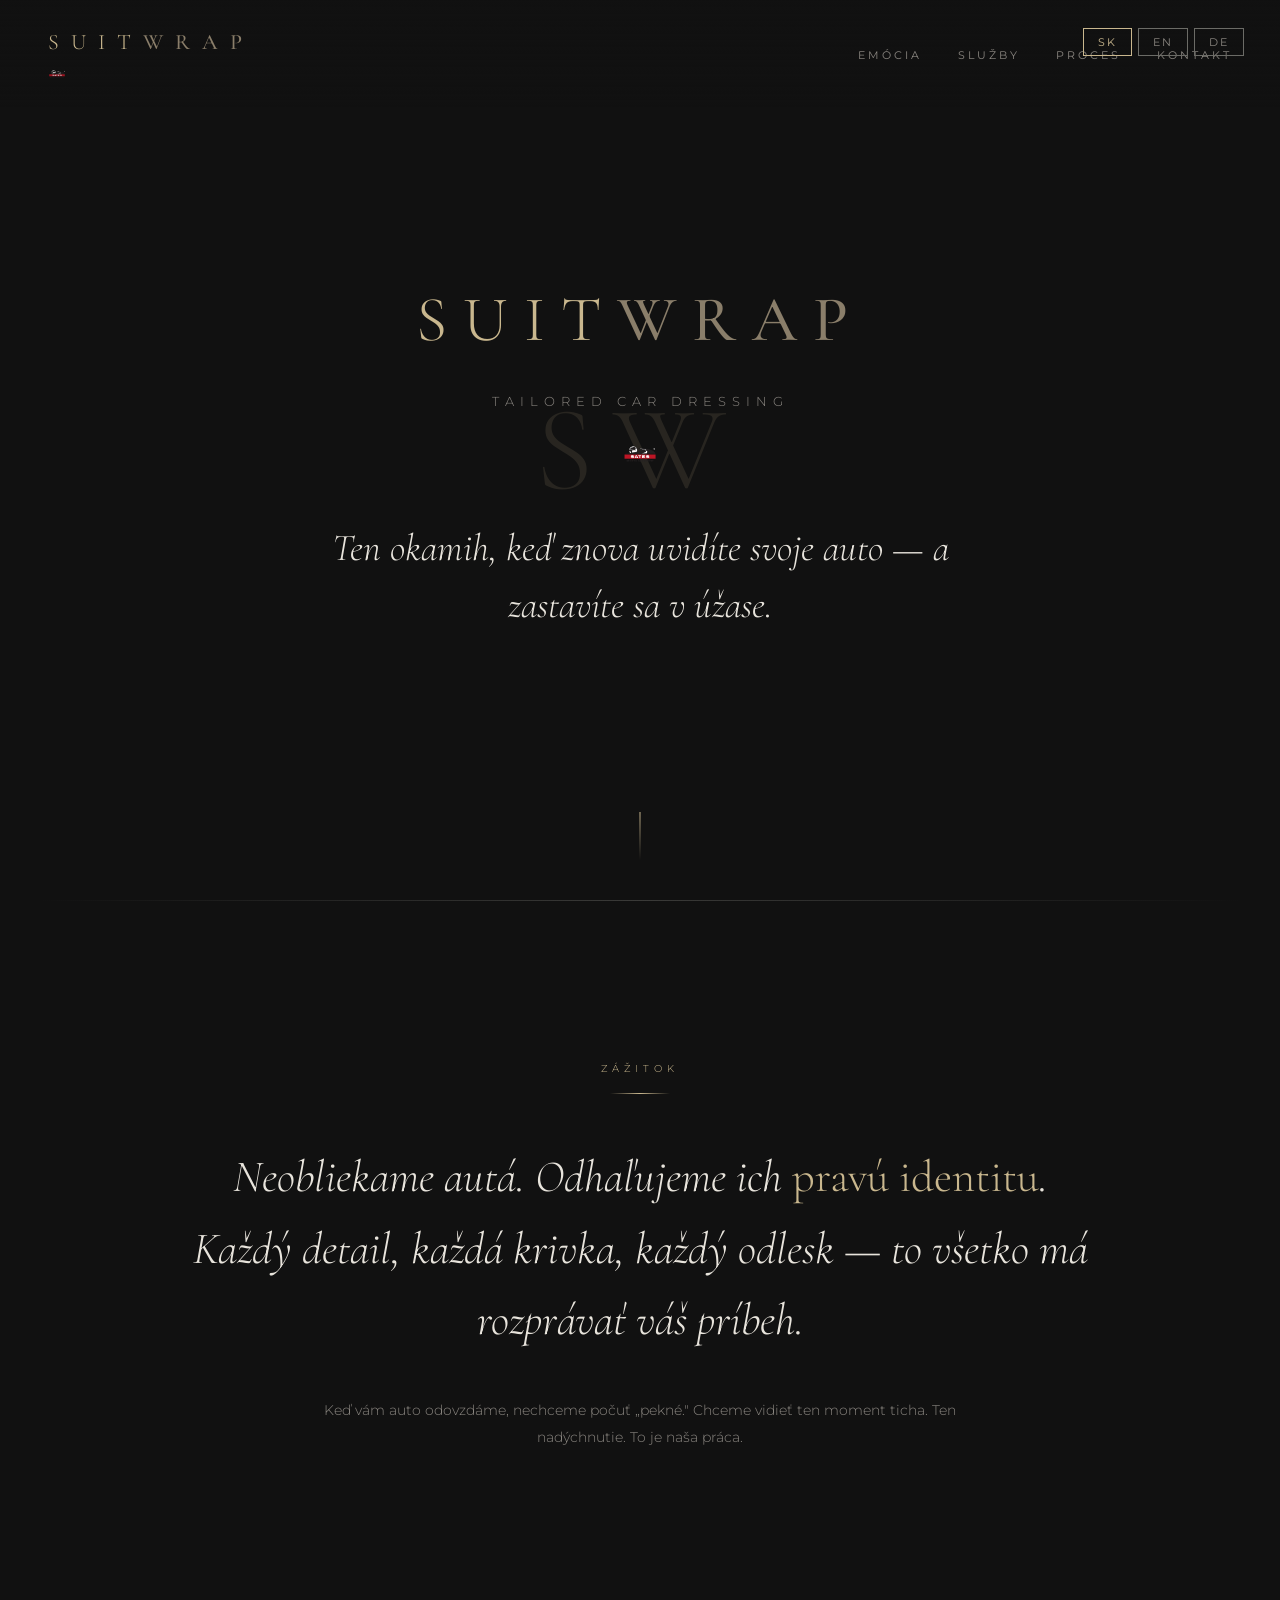
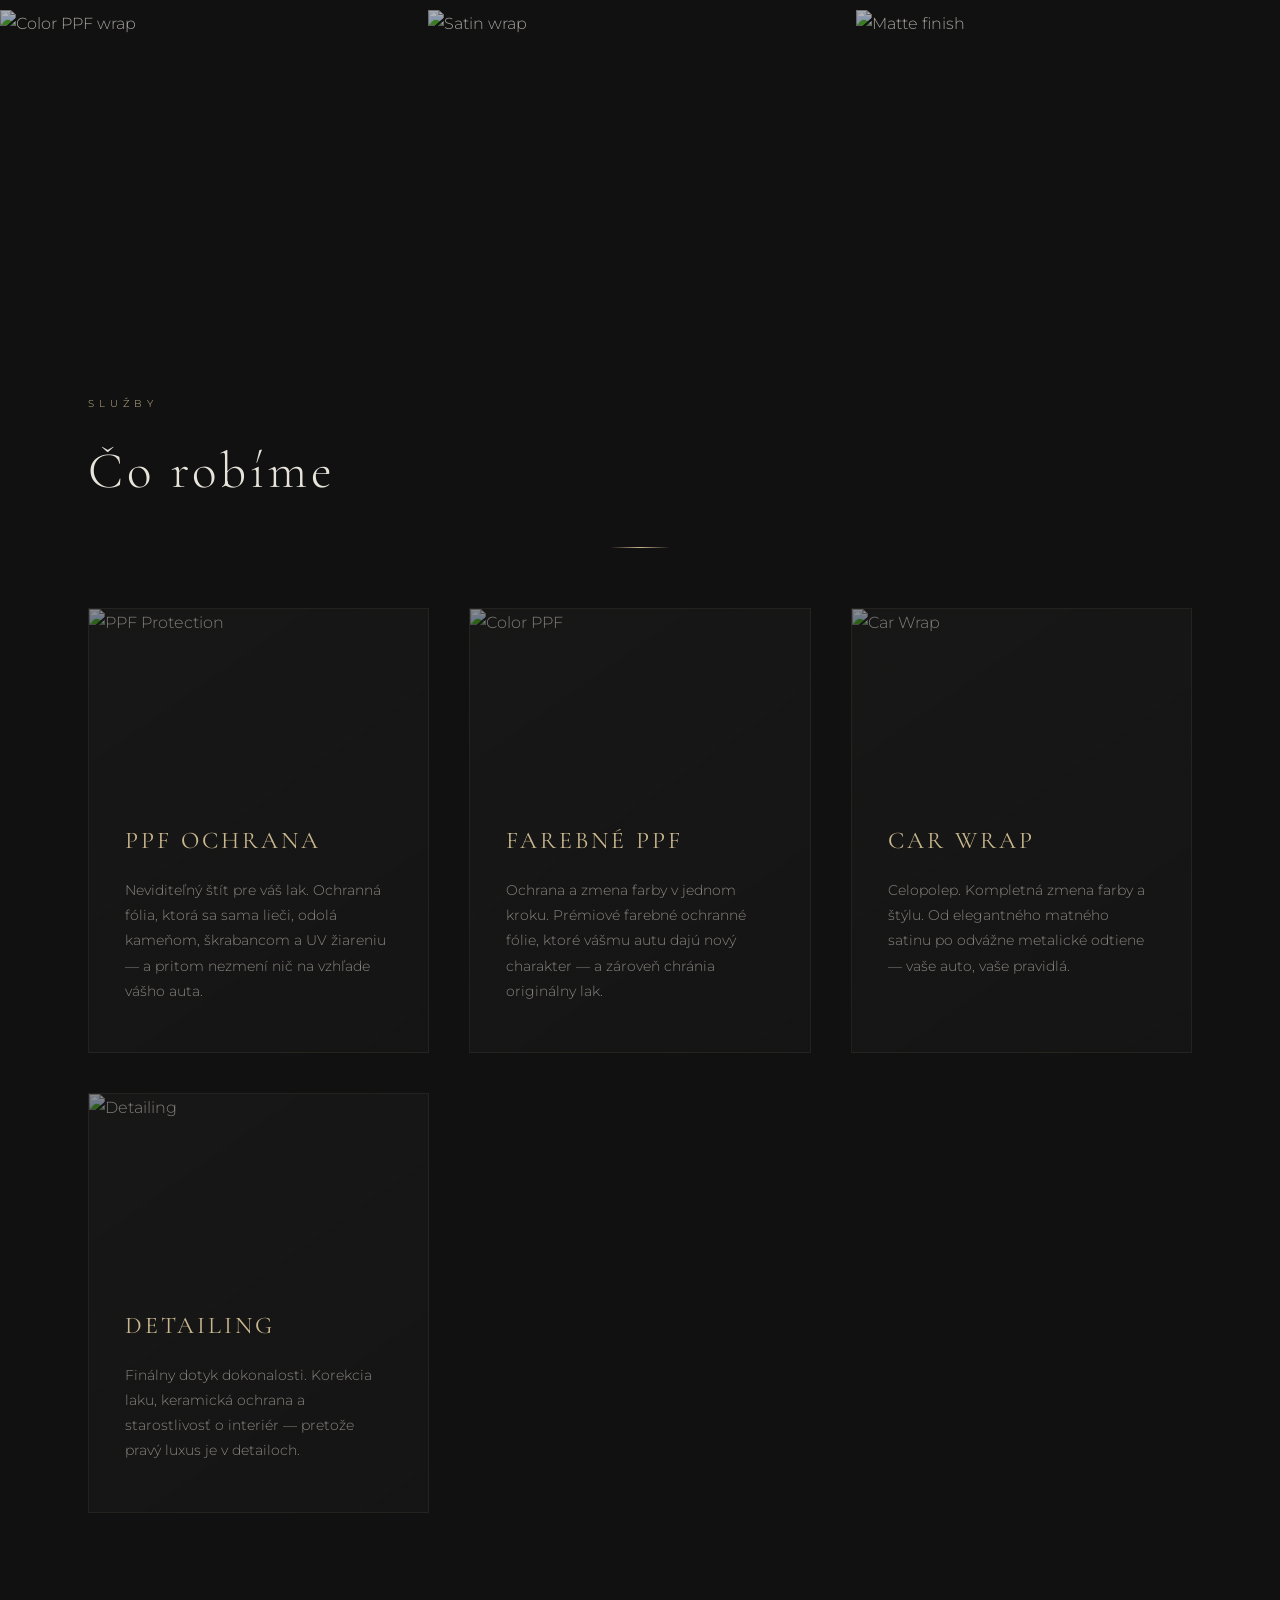
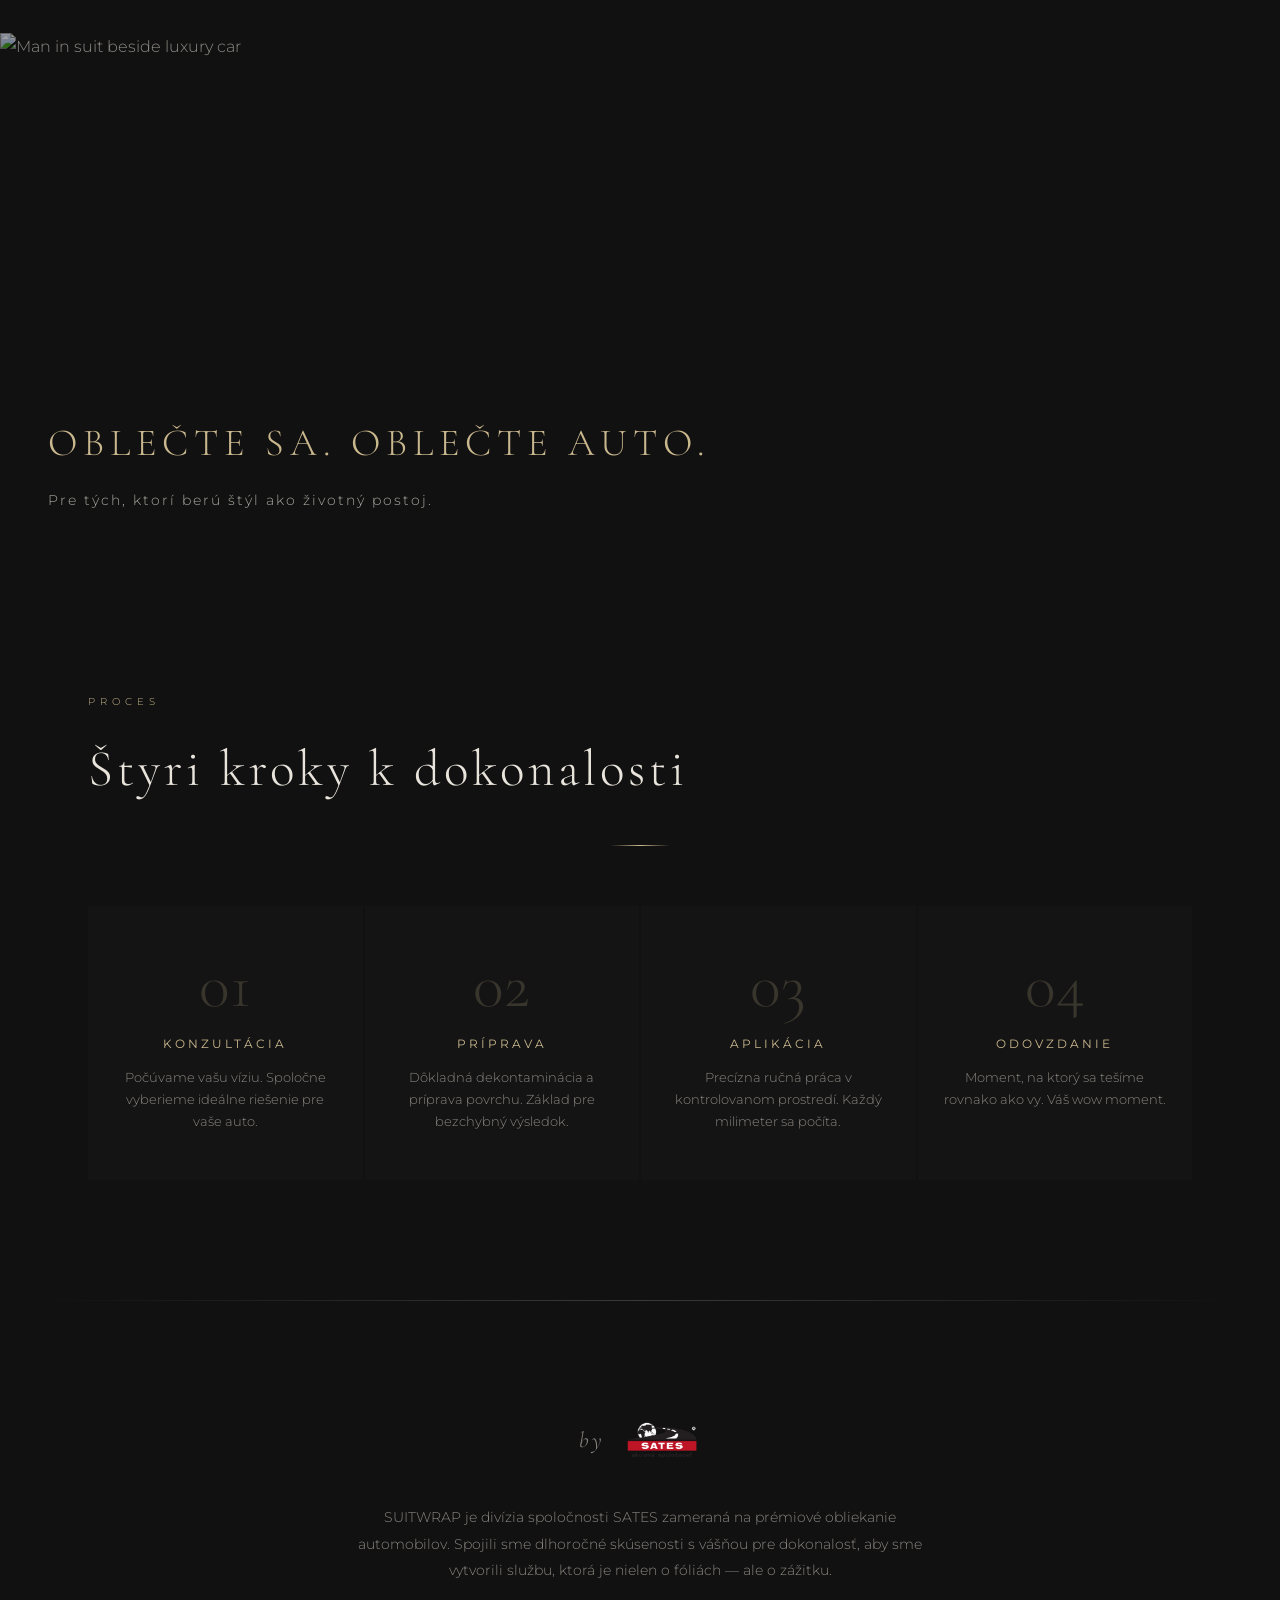
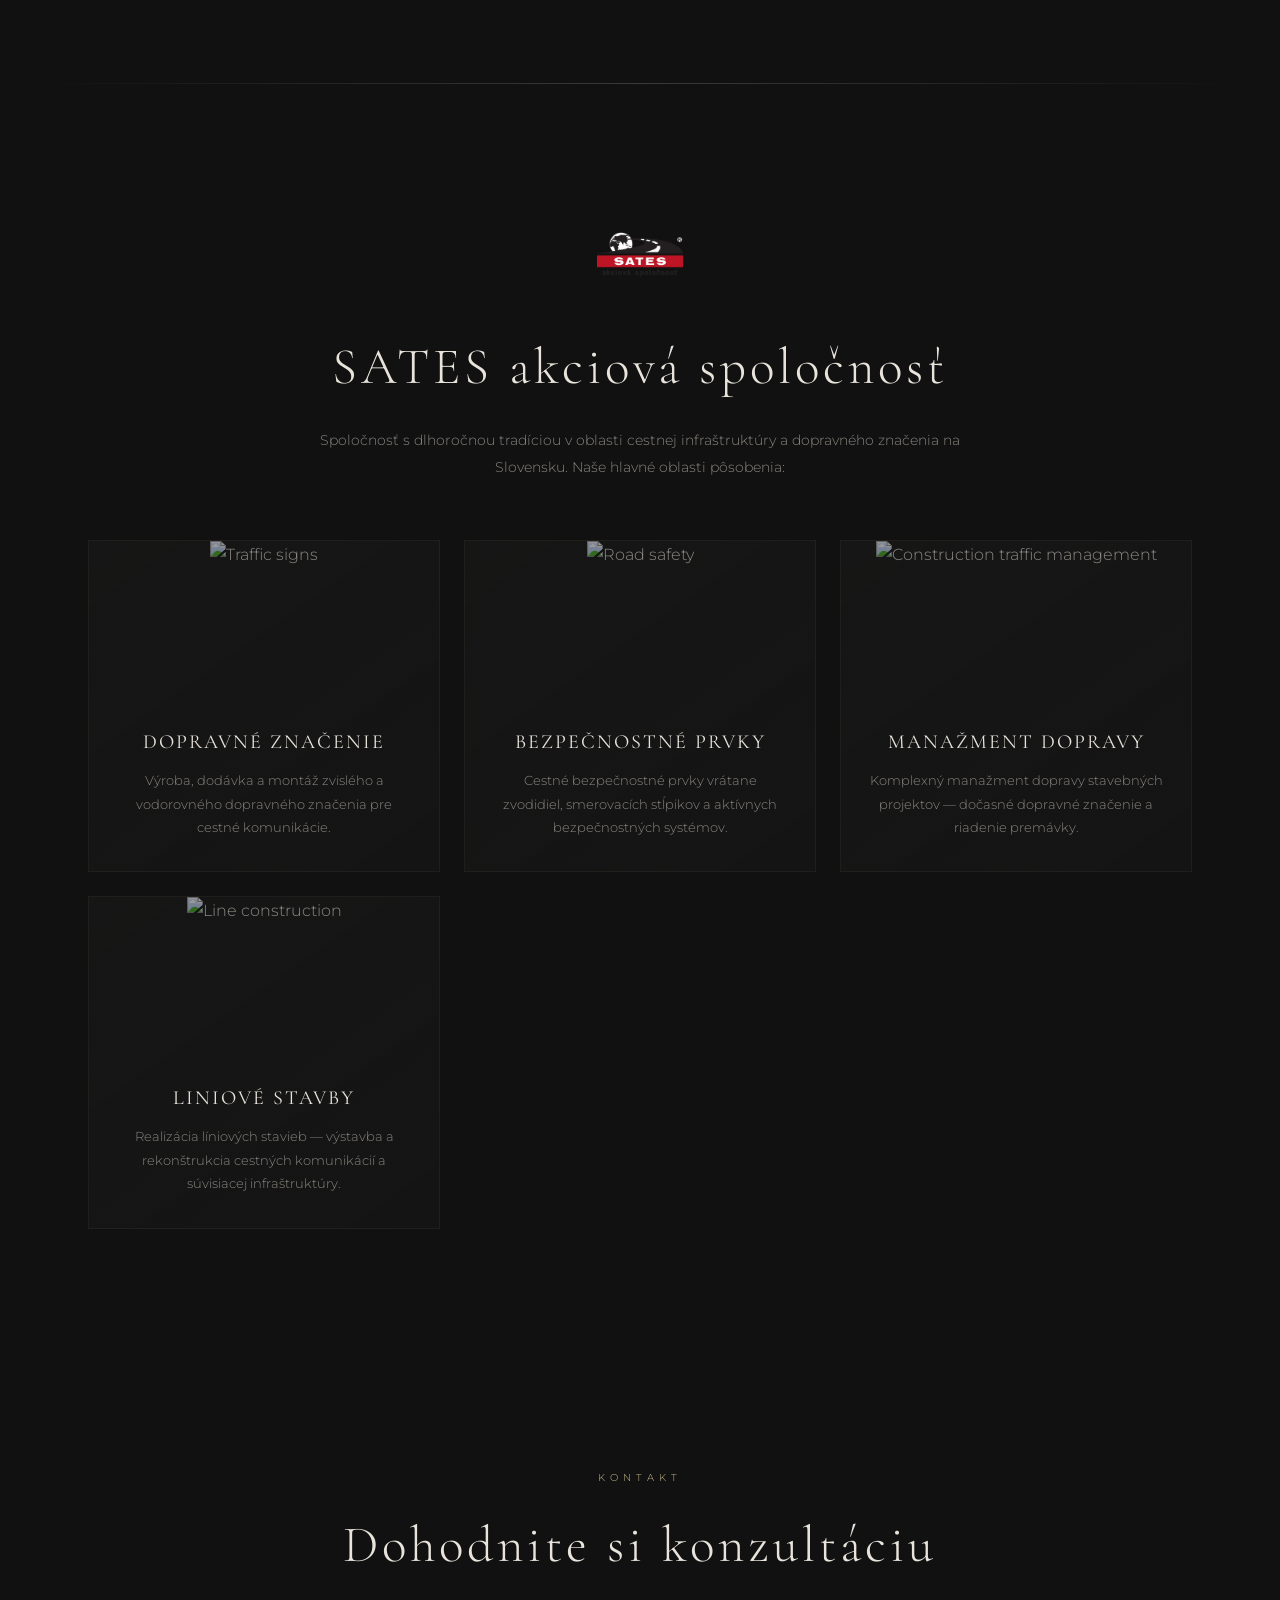
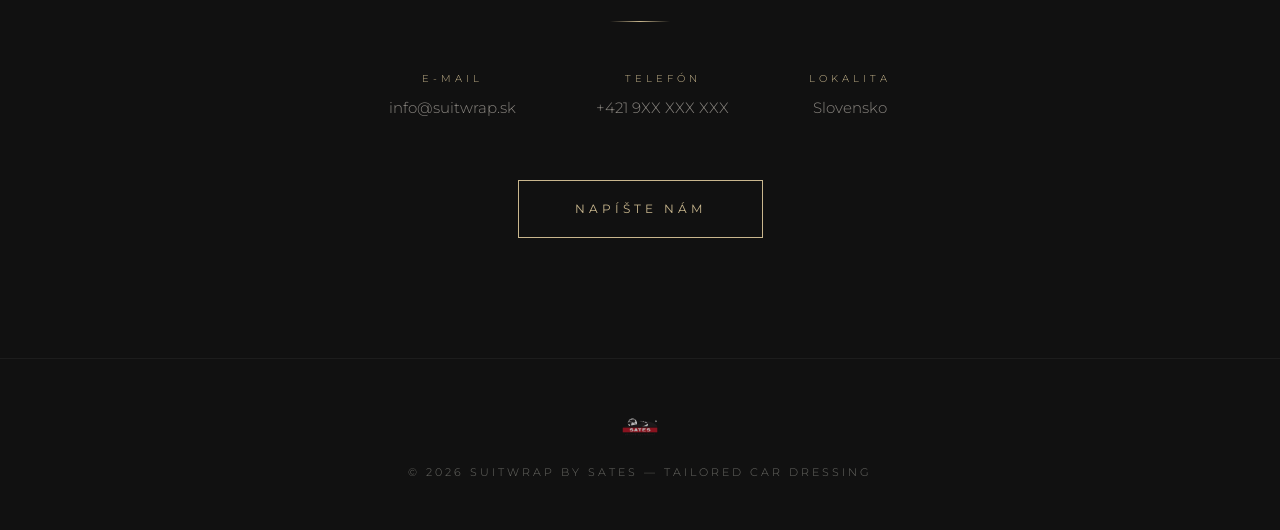
==== commit 50b50767: "Restyle SUITWRAP text with dual-tone and position SATES logo below - SUIT in bright champagne (#c9b7" ====
--- a/index.html
+++ b/index.html
@@ -20,7 +20,7 @@
 <!-- NAVIGATION -->
 <nav>
   <div class="nav-logo">
-    SUIT<span>WRAP</span>
+    <div class="brand-name"><span class="suit">SUIT</span><span class="wrap">WRAP</span></div>
     <img src="images/sates-logo.png" class="nav-sates-logo" alt="by SATES">
   </div>
   <ul class="nav-links">
@@ -35,8 +35,9 @@
 <section class="hero">
   <div class="hero-monogram">SW</div>
   <div class="hero-content">
-    <h1>SUITWRAP</h1>
+    <h1><span class="suit">SUIT</span><span class="wrap">WRAP</span></h1>
     <p class="hero-tagline" data-lang-sk="Tailored Car Dressing" data-lang-en="Tailored Car Dressing" data-lang-de="Tailored Car Dressing">Tailored Car Dressing</p>
+    <img src="images/sates-logo.png" class="hero-sates-logo" alt="by SATES">
     <p class="hero-emotion" data-lang-sk="Ten okamih, keď znova uvidíte svoje auto — a zastavíte sa v úžase." data-lang-en="That moment when you see your car again — and you stop in awe." data-lang-de="Dieser Moment, wenn Sie Ihr Auto wiedersehen — und staunend stehen bleiben.">Ten okamih, keď znova uvidíte svoje auto — a zastavíte sa v úžase.</p>
   </div>
   <div class="hero-scroll">
--- a/style.css
+++ b/style.css
@@ -6,6 +6,8 @@
 
 :root {
   --champagne: #c9b78e;
+  --champagne-bright: #c9b78e;
+  --champagne-muted: #8a7e6a;
   --satin-silver: #a8a8a0;
   --charcoal-light: #6b6b66;
   --charcoal: #3a3a38;
@@ -15,6 +17,10 @@
   --text-muted: #8a8680;
 }
 
+/* ─── DUAL-TONE BRAND TEXT ─── */
+.suit { color: var(--champagne-bright); }
+.wrap { color: var(--champagne-muted); }
+
 html { scroll-behavior: smooth; }
 
 body {
@@ -66,24 +72,25 @@
   transition: background 0.4s;
 }
 .nav-logo {
+  display: flex;
+  flex-direction: column;
+  align-items: flex-start;
+}
+.nav-logo .brand-name {
   font-family: 'Cormorant Garamond', serif;
   font-weight: 300;
   font-size: 22px;
   letter-spacing: 12px;
-  color: var(--champagne);
-  text-transform: uppercase;
-  display: flex;
-  align-items: center;
-  gap: 16px;
-}
-.nav-logo span {
+  text-transform: uppercase;
+}
+.nav-logo .brand-name .wrap {
   font-weight: 500;
 }
 .nav-sates-logo {
-  height: 28px;
+  height: 18px;
   width: auto;
-  margin-left: 8px;
-  opacity: 0.85;
+  margin-top: 4px;
+  opacity: 0.8;
   transition: opacity 0.3s;
 }
 .nav-sates-logo:hover {
@@ -146,17 +153,27 @@
   font-size: clamp(36px, 5vw, 72px);
   letter-spacing: 16px;
   text-transform: uppercase;
-  color: var(--champagne);
   margin-bottom: 16px;
   animation: fadeUp 1.2s ease-out;
+}
+.hero h1 .wrap {
+  font-weight: 500;
 }
 .hero-tagline {
   font-size: 13px;
   letter-spacing: 6px;
   text-transform: uppercase;
   color: var(--text-muted);
-  margin-bottom: 48px;
+  margin-bottom: 24px;
   animation: fadeUp 1.2s ease-out 0.3s both;
+}
+.hero-sates-logo {
+  height: 36px;
+  width: auto;
+  display: block;
+  margin: 0 auto 48px;
+  opacity: 0.75;
+  animation: fadeUp 1.2s ease-out 0.45s both;
 }
 .hero-emotion {
   font-family: 'Cormorant Garamond', serif;
